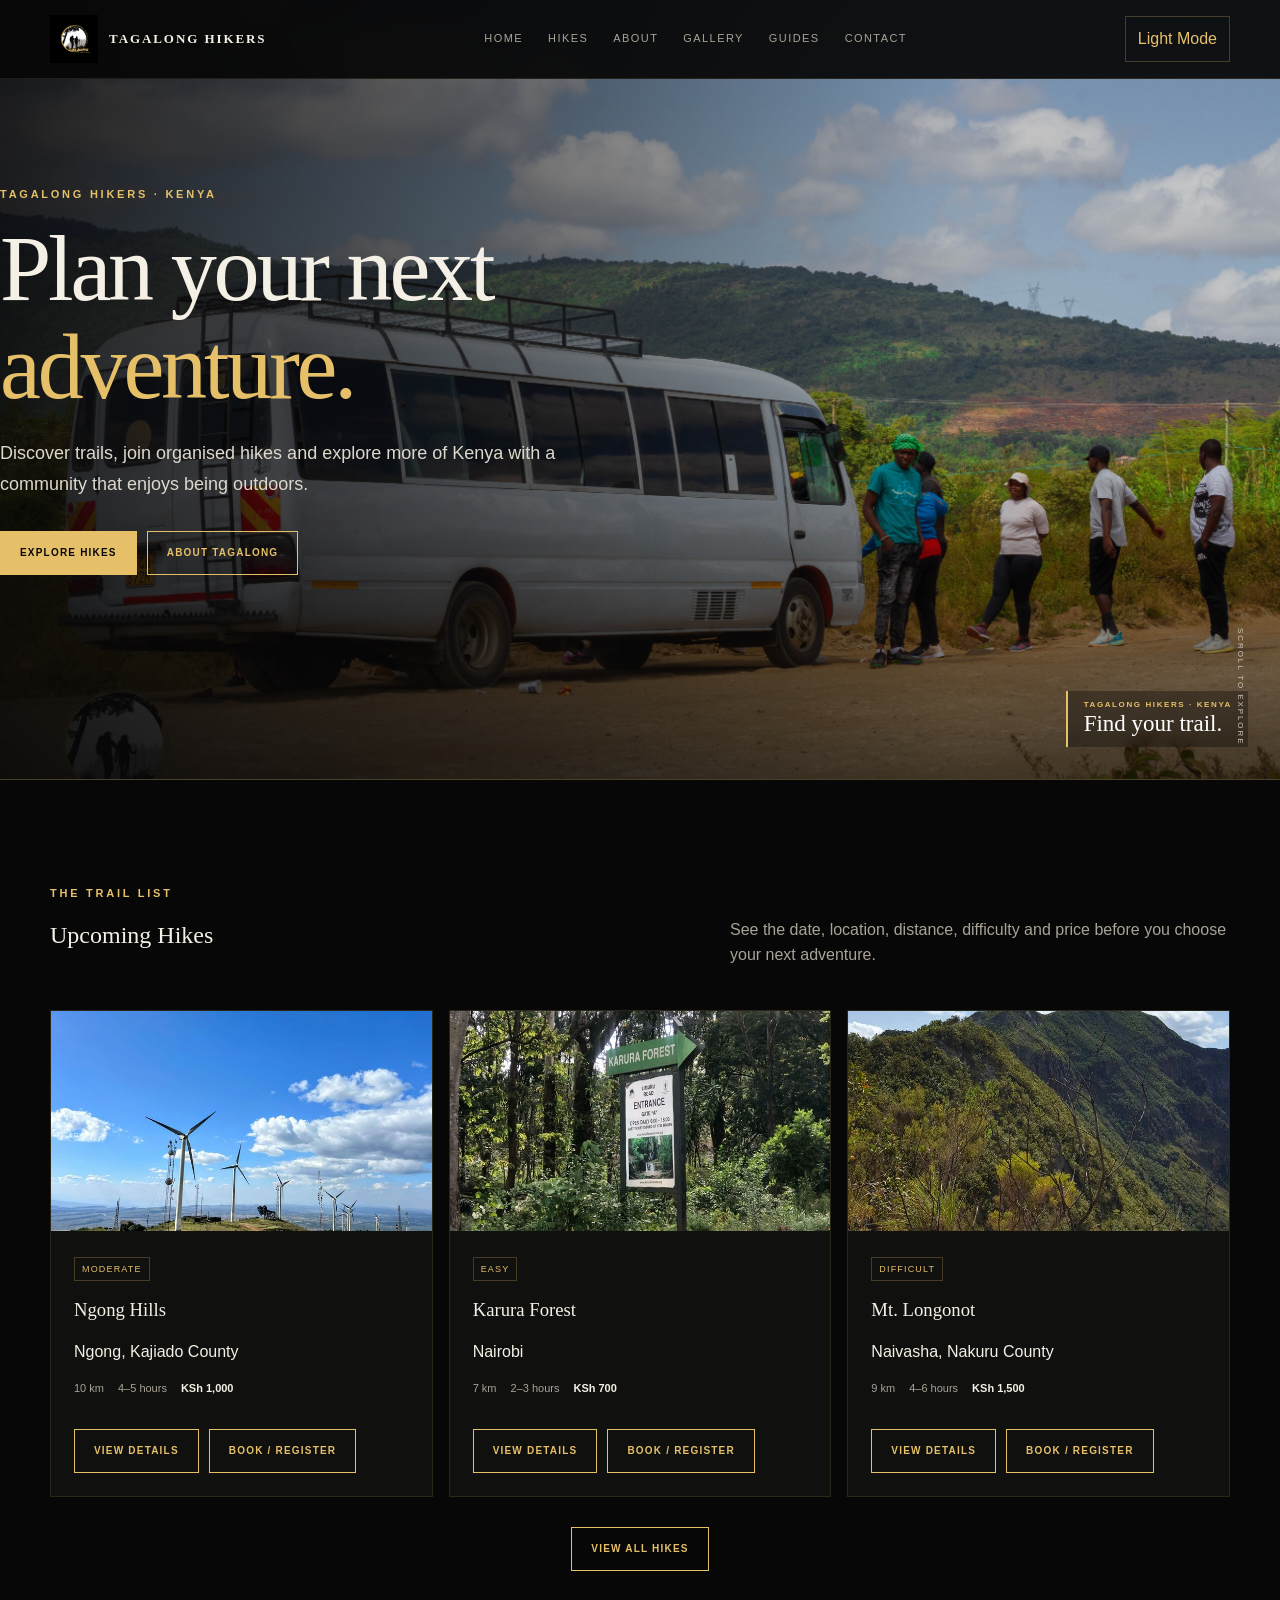
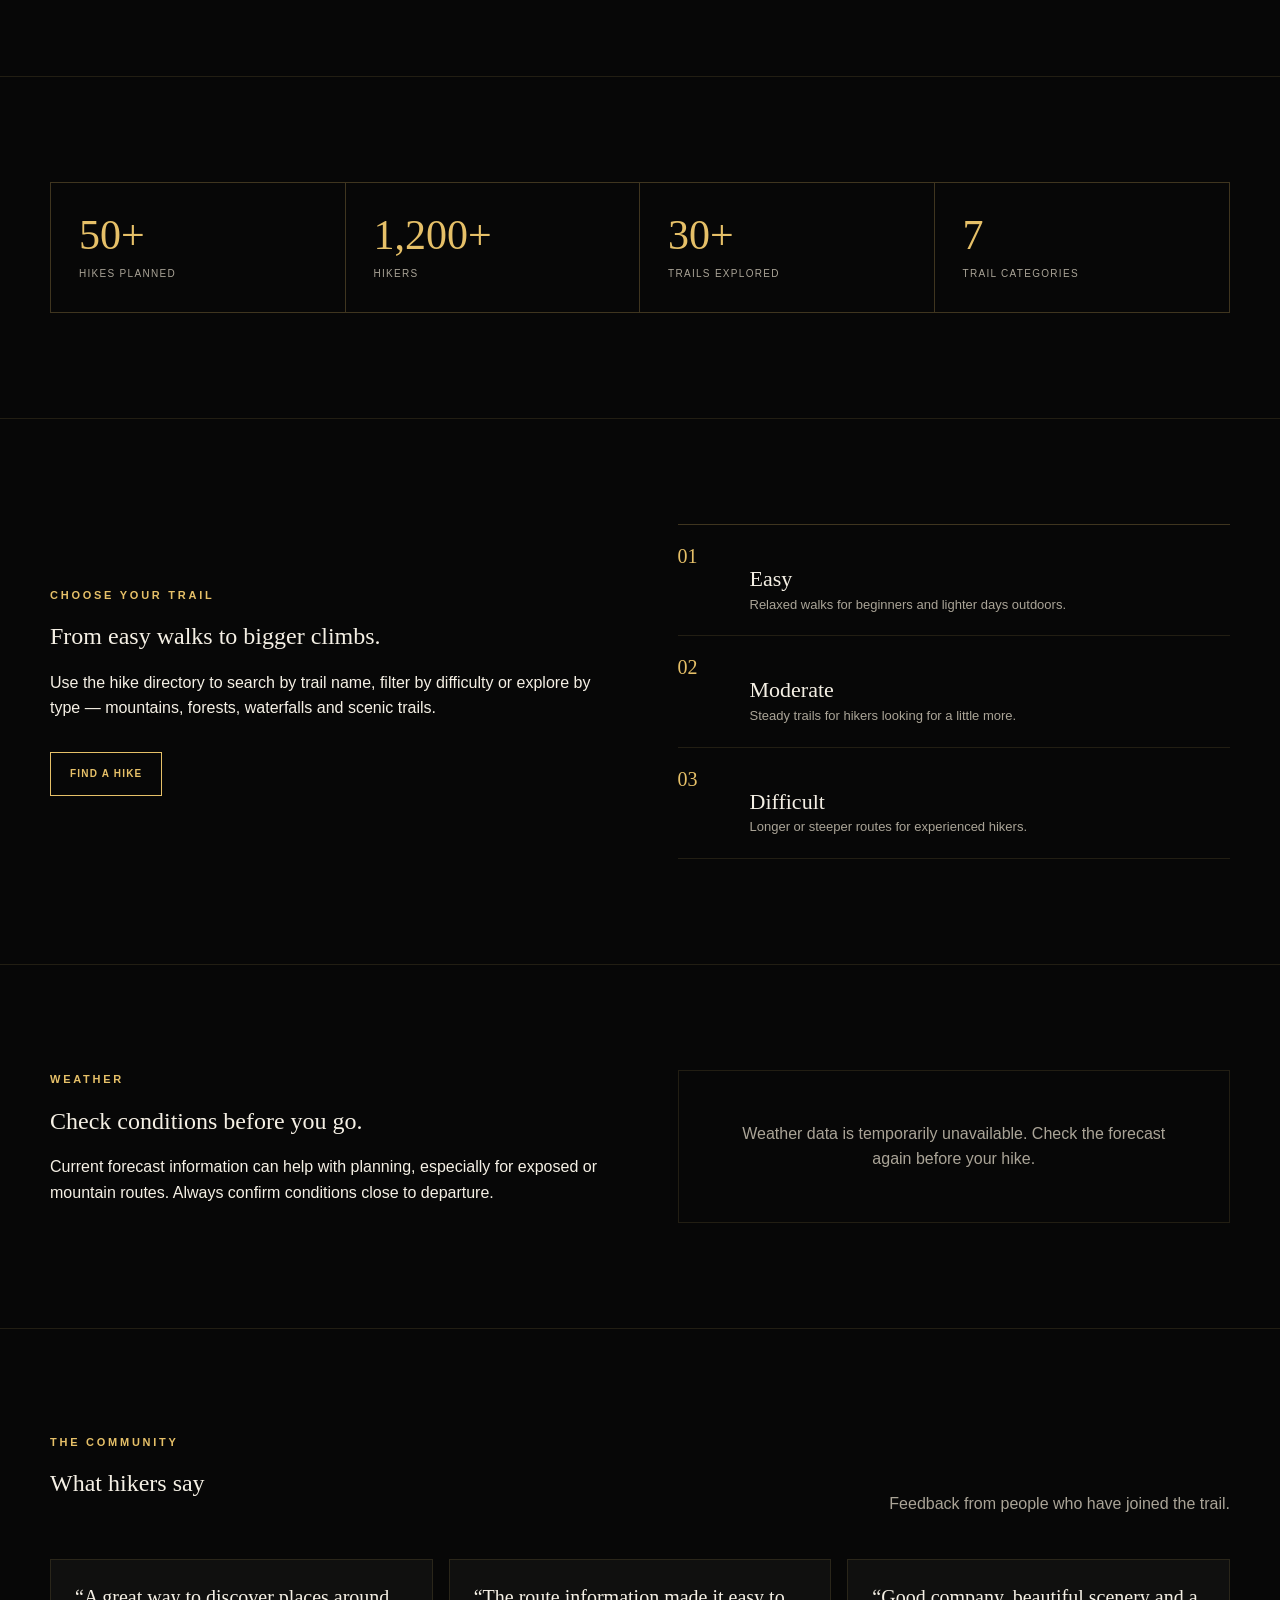
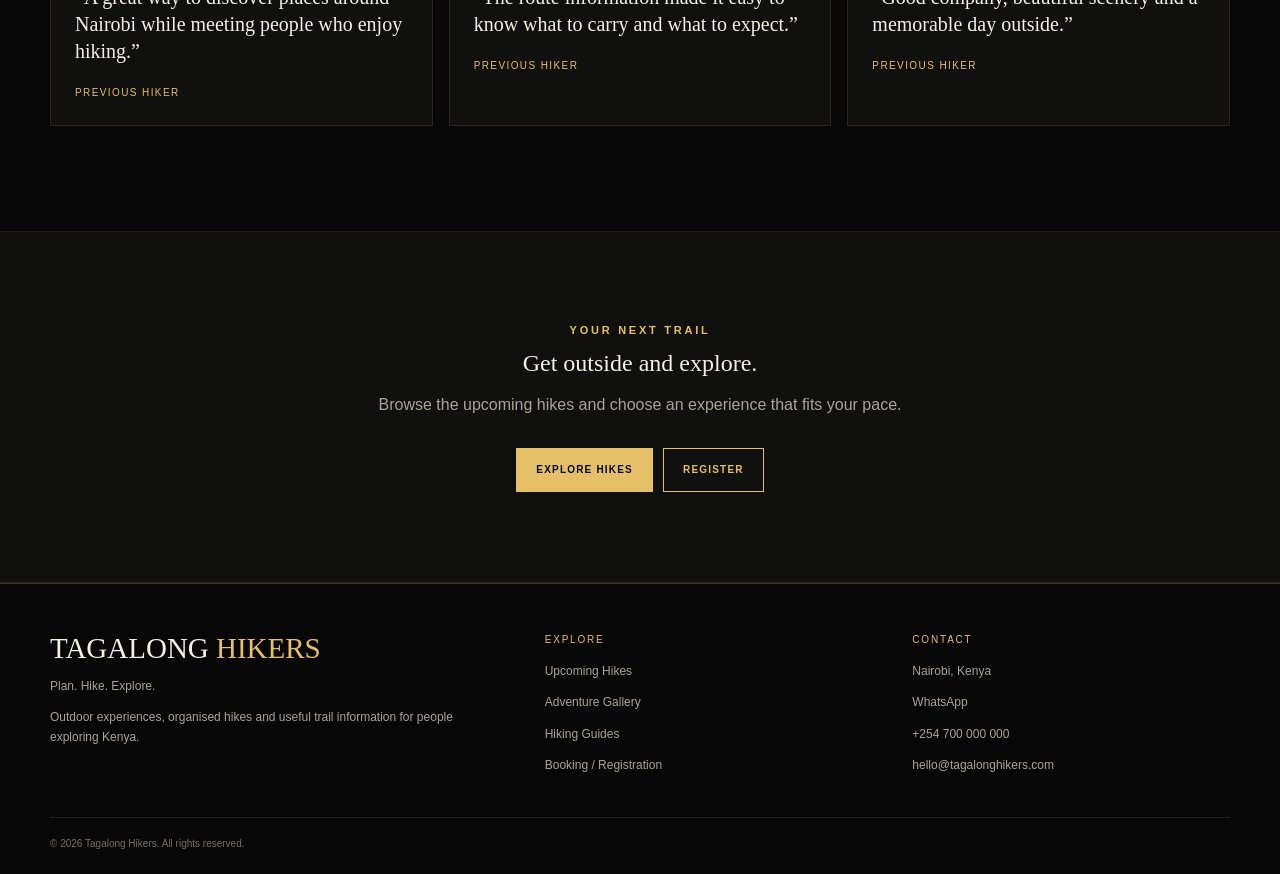
==== index.html @ f9eb4145 "initial commit" ====
<!doctype html>
<html lang="en">
  <head>
    <meta charset="utf-8" />
    <meta name="viewport" content="width=device-width,initial-scale=1" />
    <meta
      name="description"
      content="Tagalong Hikers — plan, hike and explore Kenya. Discover upcoming hikes, trail guides, registration and outdoor adventures."
    />
    <meta name="theme-color" content="#070707" />
    <title>Home | Tagalong Hikers</title>
    <link rel="stylesheet" href="assets/styles.css" />
  </head>
  <body>
    <header class="site-header">
      <div class="container nav">
        <a class="brand" href="index.html"
          ><img src="assets/logo.png" alt="Tagalong Hikers logo" /><span
            >TAGALONG HIKERS</span
          ></a
        >
        <nav class="nav-links">
          <a href="index.html">Home</a><a href="hikes.html">Hikes</a
          ><a href="about.html">About</a><a href="gallery.html">Gallery</a
          ><a href="guides.html">Guides</a><a href="contact.html">Contact</a>
        </nav>
        <div class="nav-actions">
          <button class="theme-btn" type="button">Light Mode</button
          ><button class="menu-btn" type="button">Menu</button>
        </div>
      </div>
    </header>

    <main>
      <section class="hero hero-full">
        <div class="hero-scene">
          <img
            class="hero-background-image"
            src="images/hero_section/kim subday 2025-7.jpg"
            alt="Hiking trail landscape"
            onerror="this.style.display = 'none'"
          />
          <div class="hero-image-placeholder">
            <span>ADD YOUR HERO IMAGE</span
            ><small>Replace assets/hero-image.jpg with your own photo</small>
          </div>
          <div class="scene-vignette"></div>
          <div class="scene-caption">
            <span>TAGALONG HIKERS · KENYA</span
            ><strong>Find your trail.</strong>
          </div>
        </div>
        <div class="container hero-content">
          <div class="hero-copy-block">
            <div class="eyebrow">Tagalong Hikers · Kenya</div>
            <h1>Plan your next <em>adventure.</em></h1>
            <p class="hero-copy">
              Discover trails, join organised hikes and explore more of Kenya
              with a community that enjoys being outdoors.
            </p>
            <div class="actions">
              <a class="btn fill" href="hikes.html">Explore Hikes</a
              ><a class="btn" href="about.html">About Tagalong</a>
            </div>
          </div>
        </div>
        <div class="hero-scroll">SCROLL TO EXPLORE</div>
      </section>

      <section class="section" id="upcoming">
        <div class="container">
          <div class="section-head">
            <div>
              <div class="eyebrow">The trail list</div>
              <h2>Upcoming Hikes</h2>
            </div>
            <p>
              See the date, location, distance, difficulty and price before you
              choose your next adventure.
            </p>
          </div>
          <div class="cards" id="featured-hikes"></div>
          <div
            class="actions"
            style="justify-content: center; margin-top: 30px"
          >
            <a class="btn" href="hikes.html">View All Hikes</a>
          </div>
        </div>
      </section>

      <section class="section">
        <div class="container">
          <div class="stats">
            <div class="stat">
              <strong>50+</strong><span>Hikes planned</span>
            </div>
            <div class="stat"><strong>1,200+</strong><span>Hikers</span></div>
            <div class="stat">
              <strong>30+</strong><span>Trails explored</span>
            </div>
            <div class="stat">
              <strong>7</strong><span>Trail categories</span>
            </div>
          </div>
        </div>
      </section>

      <section class="section">
        <div class="container split">
          <div>
            <div class="eyebrow">Choose your trail</div>
            <h2>From easy walks to bigger climbs.</h2>
            <p>
              Use the hike directory to search by trail name, filter by
              difficulty or explore by type — mountains, forests, waterfalls and
              scenic trails.
            </p>
            <div class="actions">
              <a class="btn" href="hikes.html">Find a Hike</a>
            </div>
          </div>
          <div class="feature-list">
            <div class="feature">
              <b>01</b>
              <div>
                <h3>Easy</h3>
                <p>Relaxed walks for beginners and lighter days outdoors.</p>
              </div>
            </div>
            <div class="feature">
              <b>02</b>
              <div>
                <h3>Moderate</h3>
                <p>Steady trails for hikers looking for a little more.</p>
              </div>
            </div>
            <div class="feature">
              <b>03</b>
              <div>
                <h3>Difficult</h3>
                <p>Longer or steeper routes for experienced hikers.</p>
              </div>
            </div>
          </div>
        </div>
      </section>

      <section class="section">
        <div class="container split">
          <div>
            <div class="eyebrow">Weather</div>
            <h2>Check conditions before you go.</h2>
            <p>
              Current forecast information can help with planning, especially
              for exposed or mountain routes. Always confirm conditions close to
              departure.
            </p>
          </div>
          <div>
            <div class="weather" id="weather-cards">
              <div class="empty">Loading forecast…</div>
            </div>
          </div>
        </div>
      </section>

      <section class="section">
        <div class="container">
          <div class="section-head">
            <div>
              <div class="eyebrow">The community</div>
              <h2>What hikers say</h2>
            </div>
            <p>Feedback from people who have joined the trail.</p>
          </div>
          <div class="testimonials">
            <article class="card">
              <div class="quote">
                “A great way to discover places around Nairobi while meeting
                people who enjoy hiking.”
              </div>
              <div class="reviewer">Previous Hiker</div>
            </article>
            <article class="card">
              <div class="quote">
                “The route information made it easy to know what to carry and
                what to expect.”
              </div>
              <div class="reviewer">Previous Hiker</div>
            </article>
            <article class="card">
              <div class="quote">
                “Good company, beautiful scenery and a memorable day outside.”
              </div>
              <div class="reviewer">Previous Hiker</div>
            </article>
          </div>
        </div>
      </section>

      <section class="cta">
        <div class="container">
          <div class="eyebrow">Your next trail</div>
          <h2>Get outside and explore.</h2>
          <p>
            Browse the upcoming hikes and choose an experience that fits your
            pace.
          </p>
          <div class="actions" style="justify-content: center">
            <a class="btn fill" href="hikes.html">Explore Hikes</a
            ><a class="btn" href="booking.html">Register</a>
          </div>
        </div>
      </section>
    </main>
    <div class="modal" id="hike-modal">
      <div class="modal-box">
        <button class="close" id="close-modal">Close</button>
        <div id="modal-content"></div>
      </div>
    </div>

    <footer>
      <div class="container">
        <div class="footer-grid">
          <div>
            <div class="footer-brand">TAGALONG <em>HIKERS</em></div>
            <p>Plan. Hike. Explore.</p>
            <p>
              Outdoor experiences, organised hikes and useful trail information
              for people exploring Kenya.
            </p>
          </div>
          <div>
            <div class="footer-title">Explore</div>
            <p><a href="hikes.html">Upcoming Hikes</a></p>
            <p><a href="gallery.html">Adventure Gallery</a></p>
            <p><a href="guides.html">Hiking Guides</a></p>
            <p><a href="booking.html">Booking / Registration</a></p>
          </div>
          <div>
            <div class="footer-title">Contact</div>
            <p>Nairobi, Kenya</p>
            <p><a href="https://wa.me/254700000000">WhatsApp</a></p>
            <p><a href="tel:+254700000000">+254 700 000 000</a></p>
            <p>
              <a href="mailto:hello@tagalonghikers.com"
                >hello@tagalonghikers.com</a
              >
            </p>
          </div>
        </div>
        <div class="copyright">
          © <span id="year"></span> Tagalong Hikers. All rights reserved.
        </div>
      </div>
    </footer>
    <script src="assets/script.js"></script>
  </body>
</html>
---- assets/styles.css ----
:root{
  --black:#070707;
  --black-2:#10100f;
  --black-3:#171715;
  --gold:#e6c068;
  --gold-light:#f1d995;
  --cream:#f5f0e5;
  --muted:#aaa497;
  --line:rgba(230,192,104,.25);
  --line-soft:rgba(230,192,104,.12);
  --max:1180px;
}
html[data-theme="light"]{
  --black:#f4f0e7;
  --black-2:#fffdf8;
  --black-3:#ebe5d8;
  --gold:#9c741b;
  --gold-light:#7c5b12;
  --cream:#171613;
  --muted:#655f54;
  --line:rgba(85,61,12,.28);
  --line-soft:rgba(85,61,12,.14);
}
*{box-sizing:border-box}
html{scroll-behavior:smooth}
body{margin:0;background:var(--black);color:var(--cream);font-family:Inter,Arial,sans-serif;line-height:1.6}
body,button,input,select,textarea{transition:background-color .25s,color .25s,border-color .25s}
a{color:inherit;text-decoration:none}
img{max-width:100%;display:block}
button{font:inherit}
.container{width:min(var(--max),calc(100% - 40px));margin:auto}
.site-header{position:fixed;inset:0 0 auto;z-index:100;background:color-mix(in srgb,var(--black) 92%,transparent);border-bottom:1px solid var(--line-soft);backdrop-filter:blur(12px)}
.nav{height:78px;display:flex;align-items:center;justify-content:space-between}
.brand{display:flex;align-items:center;gap:11px;font-family:Georgia,serif;font-weight:700;letter-spacing:.12em}
.brand img{width:48px;height:48px;object-fit:contain}
.brand span{font-size:13px}
.nav-links{display:flex;align-items:center;gap:25px;font-size:11px;text-transform:uppercase;letter-spacing:.13em}
.nav-links a{color:var(--muted)}
.nav-links a:hover,.nav-links a.active{color:var(--gold)}
.nav-actions{display:flex;gap:8px;align-items:center}
.menu-btn,.theme-btn{border:1px solid var(--line);background:transparent;color:var(--gold);padding:9px 12px;cursor:pointer}
.menu-btn{display:none}
.section{padding:105px 0;border-bottom:1px solid var(--line-soft)}
.hero{min-height:780px;padding:0;display:flex;align-items:center;position:relative;overflow:hidden;border-bottom:1px solid var(--line)}
.hero-full{isolation:isolate;background:#121613}
.hero-scene{position:absolute;inset:0;z-index:0;overflow:hidden;background:linear-gradient(135deg,#24251f 0%,#4b493d 48%,#161713 100%)}
.hero-background-image{position:absolute;inset:0;width:100%;height:100%;object-fit:cover;object-position:center;display:block}
.hero-image-placeholder{position:absolute;inset:0;display:flex;align-items:center;justify-content:center;flex-direction:column;gap:6px;color:rgba(245,240,229,.55);font-size:10px;letter-spacing:.2em;text-transform:uppercase;text-align:center}
.hero-image-placeholder small{font-size:9px;letter-spacing:.08em;color:rgba(245,240,229,.38);text-transform:none}
.hero-background-image:not([style*="display: none"]) + .hero-image-placeholder{display:none}
.scene-vignette{position:absolute;inset:0;background:linear-gradient(90deg,rgba(7,7,7,.88) 0%,rgba(7,7,7,.54) 38%,rgba(7,7,7,.12) 75%),linear-gradient(0deg,rgba(7,7,7,.64),transparent 38%,rgba(7,7,7,.16));pointer-events:none}
.hero-content{position:relative;z-index:2;width:100%;padding-top:92px;padding-bottom:110px}
.hero-copy-block{max-width:670px}
.eyebrow{font-size:11px;color:var(--gold);font-weight:700;text-transform:uppercase;letter-spacing:.25em}
h1,h2,h3{font-family:Georgia,"Times New Roman",serif;font-weight:500;line-height:1.06}
h1{font-size:clamp(54px,7.2vw,96px);margin:17px 0 22px;letter-spacing:-.035em}
h1 em{color:var(--gold);font-style:normal}
.hero-copy{max-width:570px;color:#ddd8cc;font-size:18px;line-height:1.7}
.actions{display:flex;gap:10px;flex-wrap:wrap;margin-top:31px}
.btn{display:inline-flex;align-items:center;justify-content:center;border:1px solid var(--gold);background:transparent;color:var(--gold);padding:12px 19px;min-height:44px;text-transform:uppercase;letter-spacing:.12em;font-size:10px;font-weight:700;cursor:pointer}
.btn:hover{background:var(--gold);color:var(--black)}
.btn.fill{background:var(--gold);color:var(--black)}
.btn.fill:hover{background:var(--gold-light)}
.scene-caption{position:absolute;right:32px;bottom:32px;z-index:3;border-left:2px solid var(--gold);padding:8px 16px;background:rgba(7,7,7,.35);backdrop-filter:blur(5px)}
.scene-caption span{display:block;color:var(--gold);font-size:8px;letter-spacing:.2em;font-weight:700}.scene-caption strong{font:500 23px Georgia,serif;color:#fff}
.hero-scroll{position:absolute;z-index:3;right:34px;bottom:34px;writing-mode:vertical-rl;color:#d0c8b7;font-size:8px;letter-spacing:.24em}
@media(max-width:900px){.hero{min-height:720px}.hero-content{padding-top:130px}.scene-vignette{background:linear-gradient(90deg,rgba(7,7,7,.9),rgba(7,7,7,.38)),linear-gradient(0deg,rgba(7,7,7,.72),transparent 48%)}.scene-caption{right:20px;bottom:24px}.hero-scroll{display:none}}
@media(max-width:620px){.hero{min-height:760px}.hero-content{padding-top:145px}.hero-copy{font-size:16px}.scene-caption{display:none}h1{font-size:54px}}

.hero-label{position:absolute;z-index:3;left:25px;right:25px;bottom:25px}
.hero-label strong{font:500 29px Georgia,serif;display:block}
.hero-label span{font-size:10px;color:var(--gold);text-transform:uppercase;letter-spacing:.16em}
.orbit{position:absolute;width:470px;height:470px;border:1px solid var(--line);border-radius:50%;transform:rotate(-18deg)}
.orbit:before{content:"TAGALONG HIKERS • PLAN • HIKE • EXPLORE •";position:absolute;top:-9px;left:50%;transform:translateX(-50%);white-space:nowrap;background:var(--black);padding:0 8px;color:var(--gold);font-size:9px;letter-spacing:.18em}
.hero-ring{position:absolute;width:410px;height:410px;border:1px solid var(--line-soft);border-radius:50%}

.section-head{display:flex;align-items:end;justify-content:space-between;gap:30px;margin-bottom:42px}
.section-head p{max-width:500px;color:var(--muted);margin:0}
.cards{display:grid;grid-template-columns:repeat(3,1fr);gap:16px}
.card{background:var(--black-2);border:1px solid var(--line-soft);padding:24px}
.card:hover{border-color:var(--line);transform:translateY(-3px);transition:.2s}
.hike-card{padding:0;overflow:hidden}
.hike-img{height:220px;position:relative;overflow:hidden;background:#222}
.hike-img img{width:100%;height:100%;object-fit:cover;transition:transform .5s}
.hike-card:hover .hike-img img{transform:scale(1.04)}
.hike-body{padding:23px}
.hike-meta{display:flex;gap:14px;flex-wrap:wrap;color:var(--muted);font-size:11px;margin:16px 0 20px}
.badge{display:inline-block;border:1px solid var(--line);padding:4px 7px;color:var(--gold);font-size:9px;letter-spacing:.13em;text-transform:uppercase}
.price{color:var(--cream);font-weight:700}
.filters{display:grid;grid-template-columns:1.5fr repeat(3,1fr);gap:10px;margin-bottom:28px}
input,select,textarea{width:100%;background:var(--black-2);border:1px solid var(--line-soft);color:var(--cream);padding:13px 14px;outline:none}
input:focus,select:focus,textarea:focus{border-color:var(--gold)}
label{font-size:10px;color:var(--gold);text-transform:uppercase;letter-spacing:.13em}
.field{display:flex;flex-direction:column;gap:7px}
.categories{display:flex;gap:8px;flex-wrap:wrap;margin-bottom:30px}
.category-btn{border:1px solid var(--line);background:transparent;color:var(--muted);padding:9px 13px;cursor:pointer;font-size:10px;text-transform:uppercase;letter-spacing:.12em}
.category-btn.active,.category-btn:hover{color:var(--gold);border-color:var(--gold)}
.empty{padding:50px;border:1px solid var(--line-soft);text-align:center;color:var(--muted);grid-column:1/-1}
.stats{display:grid;grid-template-columns:repeat(4,1fr);border:1px solid var(--line)}
.stat{padding:28px;border-right:1px solid var(--line)}
.stat:last-child{border-right:0}
.stat strong{font:500 42px Georgia,serif;color:var(--gold);display:block}
.stat span{font-size:10px;color:var(--muted);letter-spacing:.13em;text-transform:uppercase}
.split{display:grid;grid-template-columns:1fr 1fr;gap:75px;align-items:center}
.feature-list{border-top:1px solid var(--line)}
.feature{display:grid;grid-template-columns:58px 1fr;gap:14px;padding:20px 0;border-bottom:1px solid var(--line-soft)}
.feature b{color:var(--gold);font:500 20px Georgia,serif}
.feature p{margin:0;color:var(--muted);font-size:13px}
.feature h3{font-size:22px;margin-bottom:4px}
.map-wrap{height:460px;border:1px solid var(--line);overflow:hidden;background:var(--black-3);position:relative}
#map{height:100%;width:100%}
.map-note{position:absolute;z-index:500;left:15px;bottom:15px;background:var(--black-2);border:1px solid var(--line);padding:10px 12px;font-size:10px;color:var(--muted)}
.leaflet-control-attribution{font-size:8px}
.detail-grid{display:grid;grid-template-columns:1.1fr .9fr;gap:45px}
.detail-photo{height:480px;overflow:hidden;border:1px solid var(--line)}
.detail-photo img{width:100%;height:100%;object-fit:cover}
.detail-side{border:1px solid var(--line);background:var(--black-2);padding:28px;height:max-content}
.detail-facts{display:grid;grid-template-columns:1fr 1fr;border-top:1px solid var(--line);margin-top:24px}
.fact{padding:15px 0;border-bottom:1px solid var(--line-soft)}
.fact:nth-child(odd){padding-right:15px;border-right:1px solid var(--line-soft)}
.fact:nth-child(even){padding-left:15px}
.fact small{display:block;color:var(--muted);font-size:9px;text-transform:uppercase;letter-spacing:.13em}
.fact strong{font-size:14px}
.detail-sections{display:grid;grid-template-columns:1fr 1fr;gap:16px;margin-top:18px}
.list-card ul{padding-left:18px;color:var(--muted);margin-bottom:0}
.list-card li{margin:7px 0}
.elevation{border:1px solid var(--line);background:var(--black-2);padding:25px;margin-top:16px}
.elevation svg{width:100%;height:180px}
.elevation polyline{fill:none;stroke:var(--gold);stroke-width:3}
.elevation .axis{stroke:var(--line);stroke-width:1}
.gallery{display:grid;grid-template-columns:1.2fr .8fr .8fr;grid-auto-rows:220px;gap:12px}
.gallery-item{position:relative;overflow:hidden;border:1px solid var(--line-soft)}
.gallery-item:first-child{grid-row:span 2}
.gallery-item img{width:100%;height:100%;object-fit:cover;transition:.4s}
.gallery-item:hover img{transform:scale(1.04)}
.gallery-caption{position:absolute;z-index:2;left:16px;bottom:13px;font:500 20px Georgia,serif;text-shadow:0 2px 12px #000}
.guides{display:grid;grid-template-columns:repeat(2,1fr);gap:16px}
.guide-card{display:grid;grid-template-columns:75px 1fr;gap:20px}
.guide-number{font:500 60px Georgia,serif;color:rgba(230,192,104,.28)}
.testimonials{display:grid;grid-template-columns:repeat(3,1fr);gap:16px}
.quote{font:500 20px Georgia,serif;line-height:1.35}
.reviewer{color:var(--gold);font-size:10px;text-transform:uppercase;letter-spacing:.14em;margin-top:20px}
.weather{display:grid;grid-template-columns:repeat(4,1fr);gap:12px}
.weather-card{border:1px solid var(--line-soft);background:var(--black-2);padding:20px}
.weather-day{font-size:10px;text-transform:uppercase;color:var(--gold);letter-spacing:.14em}
.weather-temp{font:500 35px Georgia,serif;margin:12px 0 3px}
.weather-desc{font-size:12px;color:var(--muted)}
.form-layout{display:grid;grid-template-columns:1.1fr .9fr;gap:30px}
.form-grid{display:grid;grid-template-columns:1fr 1fr;gap:15px}
.full{grid-column:1/-1}
.confirmation{display:none;border:1px solid var(--gold);padding:22px;margin-top:15px}
.confirmation.show{display:block}
.confirmation strong{color:var(--gold);font-family:Georgia,serif;font-size:22px}
.cta{padding:90px 0;text-align:center;background:var(--black-2);border-bottom:1px solid var(--line-soft)}
.cta h2{max-width:780px;margin:12px auto 15px}
.cta p{max-width:600px;margin:auto;color:var(--muted)}
footer{padding:48px 0 22px;border-top:1px solid var(--line)}
.footer-grid{display:grid;grid-template-columns:1.4fr 1fr 1fr;gap:50px}
.footer-brand{font:500 29px Georgia,serif}
.footer-brand em{color:var(--gold);font-style:normal}
.footer-title{color:var(--gold);font-size:10px;text-transform:uppercase;letter-spacing:.18em;margin-bottom:14px}
footer p,footer a{color:var(--muted);font-size:12px}
footer a:hover{color:var(--gold)}
.copyright{margin-top:30px;padding-top:18px;border-top:1px solid var(--line-soft);color:#777166;font-size:10px}
.page-hero{padding:145px 0 70px;border-bottom:1px solid var(--line)}
.page-hero p{color:var(--muted);max-width:650px;font-size:17px}
.modal{display:none;position:fixed;inset:0;background:rgba(0,0,0,.78);z-index:300;padding:30px;overflow:auto}
.modal.show{display:flex;align-items:center;justify-content:center}
.modal-box{width:min(900px,100%);background:var(--black-2);border:1px solid var(--gold);padding:30px;position:relative}
.close{position:absolute;right:15px;top:15px;border:1px solid var(--line);background:transparent;color:var(--gold);padding:7px 10px;cursor:pointer}
.notice{border-left:2px solid var(--gold);padding-left:15px;color:var(--muted);font-size:13px}
@media(max-width:900px){
  .nav-links{display:none;position:absolute;top:78px;left:0;right:0;padding:20px;background:var(--black);border-bottom:1px solid var(--line);flex-direction:column;align-items:flex-start}
  .nav-links.open{display:flex}.menu-btn{display:block}
  .hero-grid,.split,.detail-grid,.form-layout{grid-template-columns:1fr}
  .hero-visual{order:-1;height:400px}.hero-photo{height:390px;width:320px}.orbit{width:390px;height:390px}.hero-ring{width:350px;height:350px}
  .cards,.testimonials{grid-template-columns:1fr}
  .stats{grid-template-columns:1fr 1fr}.stat:nth-child(2){border-right:0}.stat{border-bottom:1px solid var(--line)}
  .filters{grid-template-columns:1fr 1fr}
  .weather{grid-template-columns:1fr 1fr}
  .detail-photo{height:360px}
  .footer-grid{grid-template-columns:1fr 1fr}
}
@media(max-width:560px){
  .container{width:calc(100% - 28px)}
  .nav{height:68px}.nav-links{top:68px}
  .brand span{font-size:10px}.brand img{width:42px;height:42px}
  h1{font-size:50px}
  .hero{padding-top:110px}.hero-visual{height:330px}.hero-photo{width:255px;height:315px}.orbit{width:310px;height:310px}.hero-ring{width:280px;height:280px}
  .filters,.form-grid,.detail-sections,.guides{grid-template-columns:1fr}
  .full{grid-column:auto}
  .stats,.weather{grid-template-columns:1fr}
  .stat{border-right:0}.stat:last-child{border-bottom:0}
  .gallery{grid-template-columns:1fr;grid-auto-rows:230px}.gallery-item:first-child{grid-row:auto}
  .footer-grid{grid-template-columns:1fr}
}
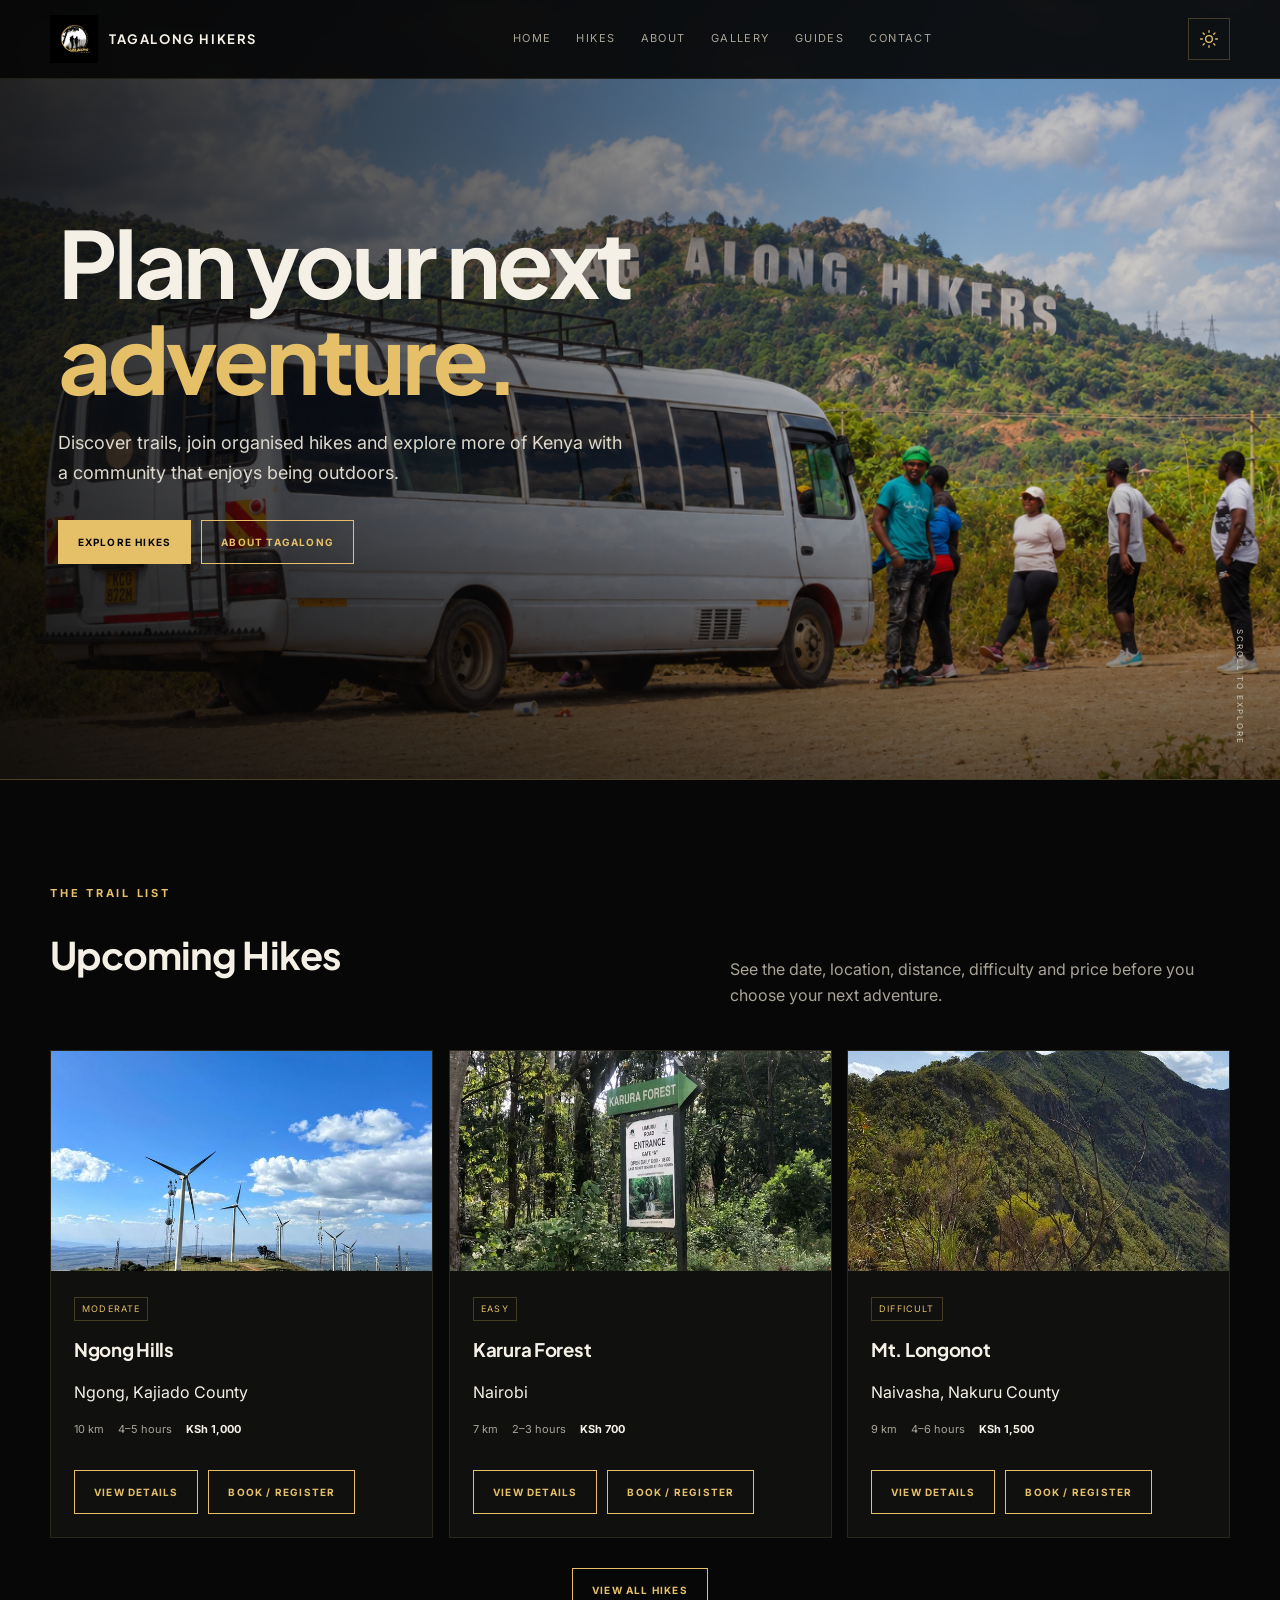
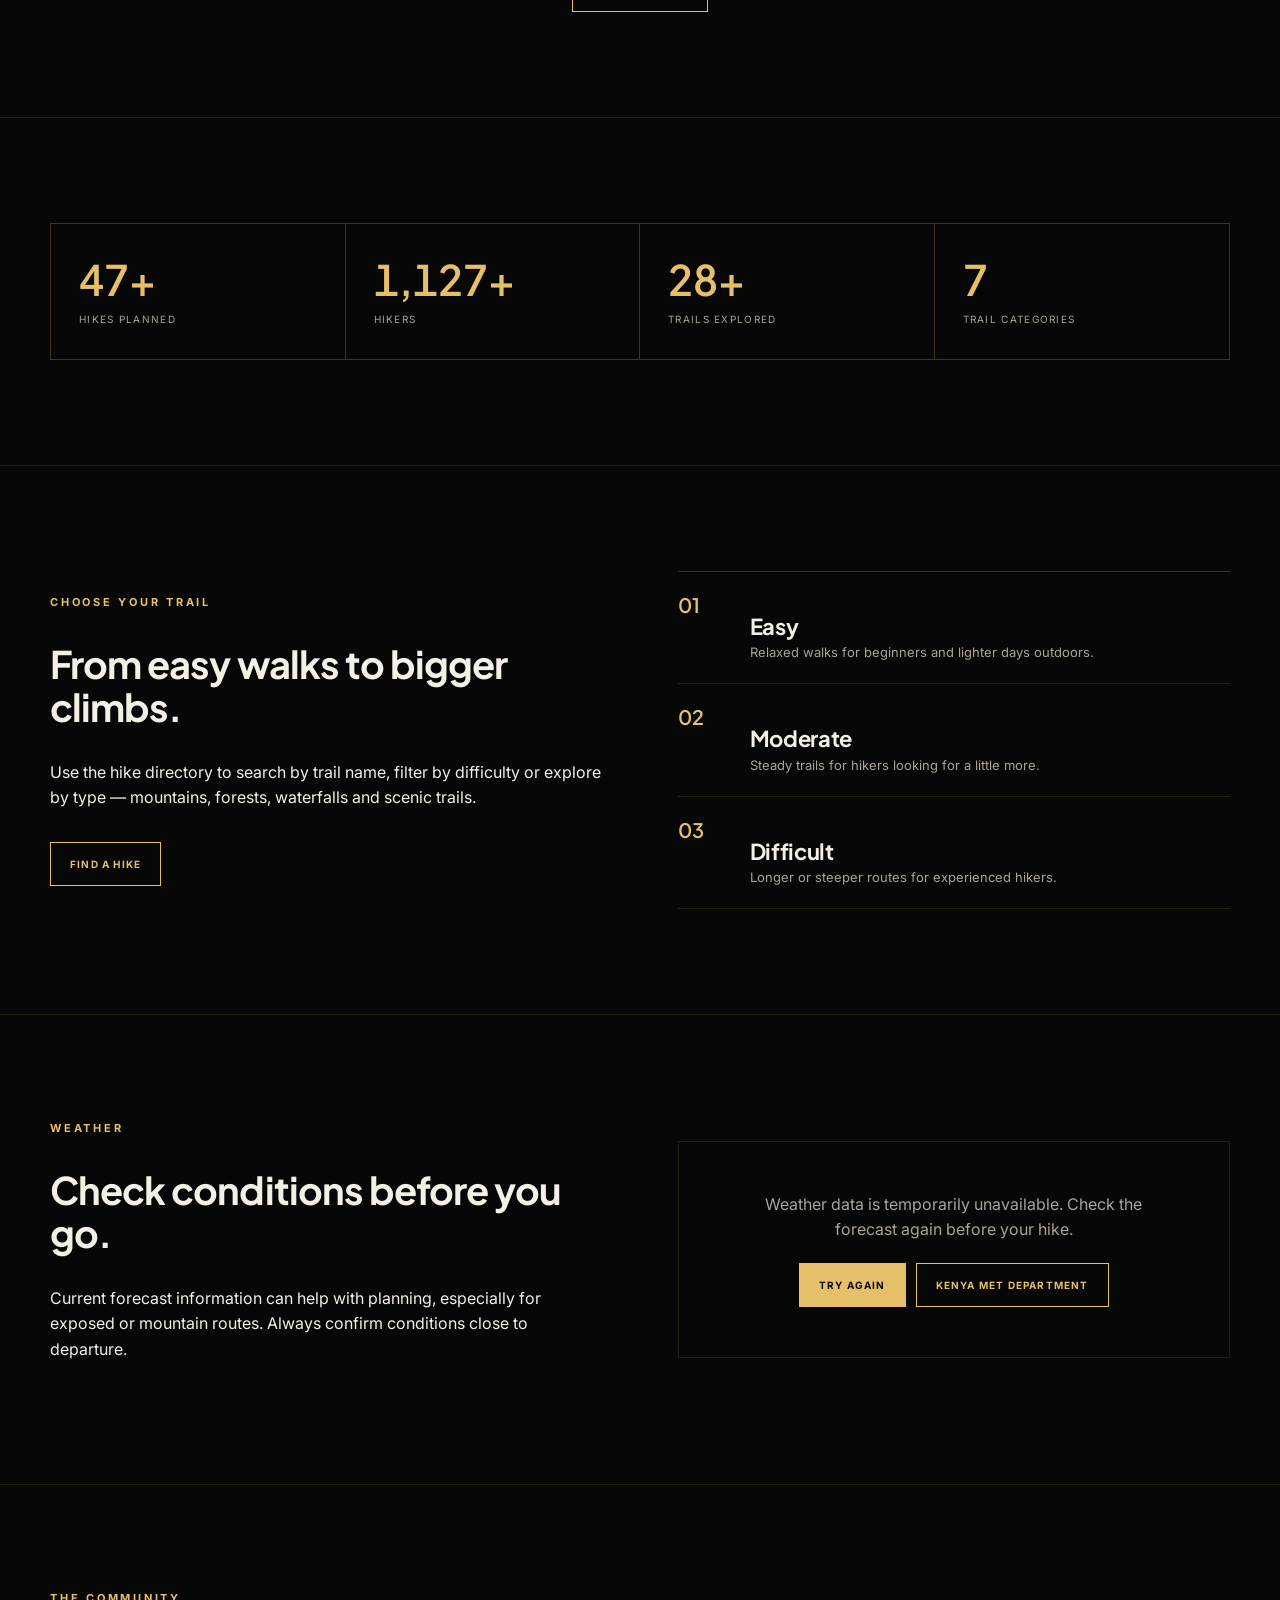
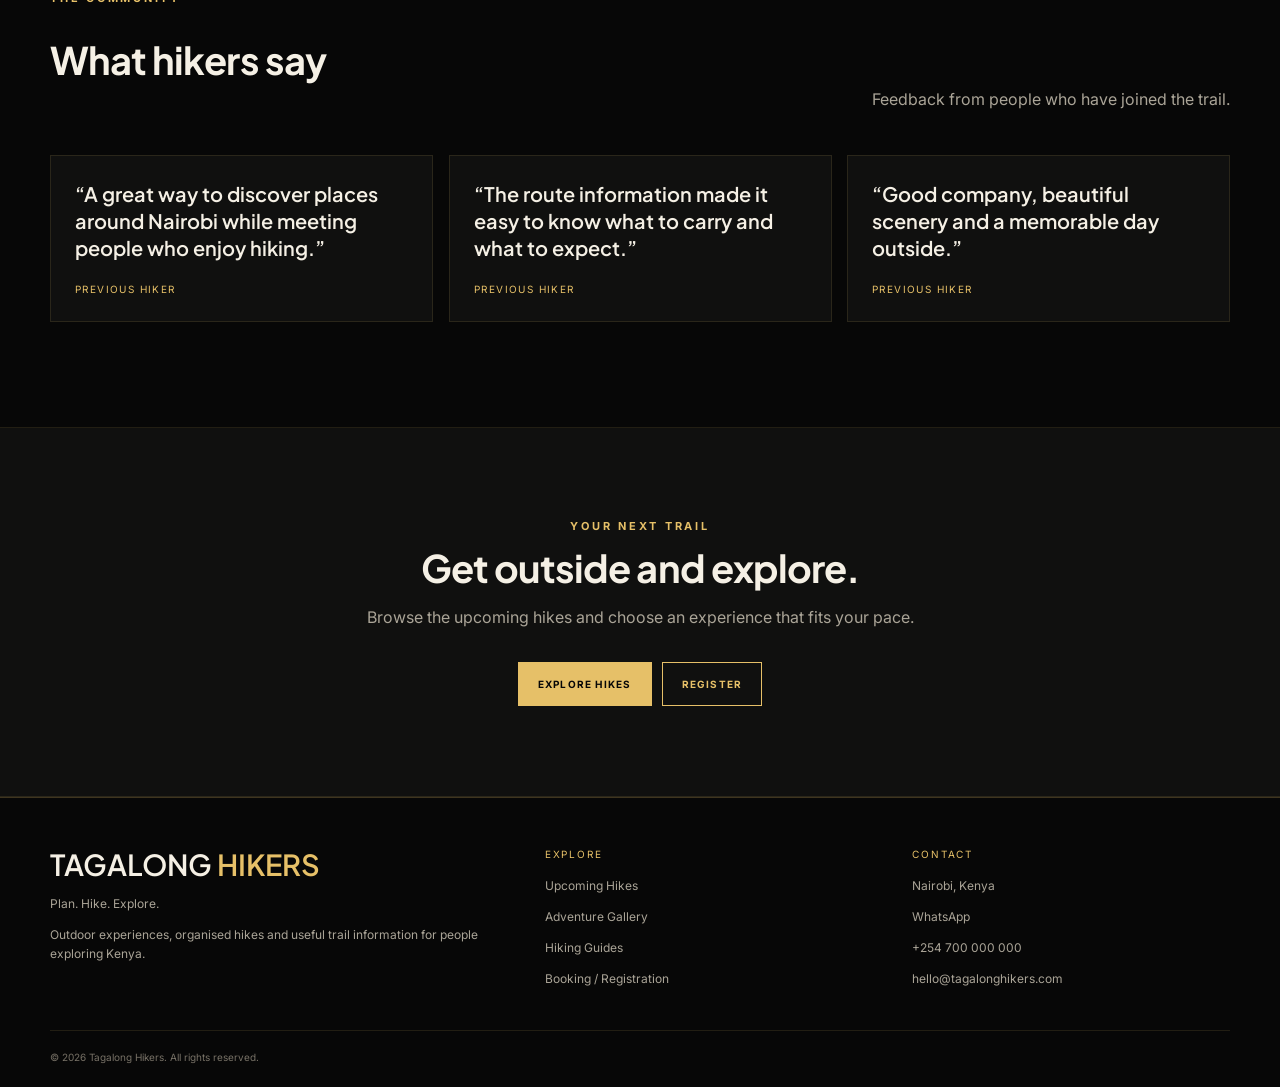
==== commit 46cf6ac8: "refined styling" ====
--- a/index.html
+++ b/index.html
@@ -36,7 +36,7 @@
         <div class="hero-scene">
           <img
             class="hero-background-image"
-            src="images/hero_section/kim subday 2025-7.jpg"
+            src="images/hero_section/hero_image.png"
             alt="Hiking trail landscape"
             onerror="this.style.display = 'none'"
           />
@@ -45,14 +45,14 @@
             ><small>Replace assets/hero-image.jpg with your own photo</small>
           </div>
           <div class="scene-vignette"></div>
-          <div class="scene-caption">
+          <!-- <div class="scene-caption">
             <span>TAGALONG HIKERS · KENYA</span
             ><strong>Find your trail.</strong>
-          </div>
+          </div> -->
         </div>
         <div class="container hero-content">
           <div class="hero-copy-block">
-            <div class="eyebrow">Tagalong Hikers · Kenya</div>
+            <!-- <div class="eyebrow">Tag Along Hikers · Kenya</div> -->
             <h1>Plan your next <em>adventure.</em></h1>
             <p class="hero-copy">
               Discover trails, join organised hikes and explore more of Kenya
--- a/assets/styles.css
+++ b/assets/styles.css
@@ -1,3 +1,4 @@
+@import url('https://fonts.googleapis.com/css2?family=Inter:wght@400;500;600;700&family=Plus+Jakarta+Sans:wght@500;600;700;800&display=swap');
 
 :root{
   --black:#070707;
@@ -24,7 +25,7 @@
 }
 *{box-sizing:border-box}
 html{scroll-behavior:smooth}
-body{margin:0;background:var(--black);color:var(--cream);font-family:Inter,Arial,sans-serif;line-height:1.6}
+body{margin:0;background:var(--black);color:var(--cream);font-family:var(--body);line-height:1.6}
 body,button,input,select,textarea{transition:background-color .25s,color .25s,border-color .25s}
 a{color:inherit;text-decoration:none}
 img{max-width:100%;display:block}
@@ -32,7 +33,7 @@
 .container{width:min(var(--max),calc(100% - 40px));margin:auto}
 .site-header{position:fixed;inset:0 0 auto;z-index:100;background:color-mix(in srgb,var(--black) 92%,transparent);border-bottom:1px solid var(--line-soft);backdrop-filter:blur(12px)}
 .nav{height:78px;display:flex;align-items:center;justify-content:space-between}
-.brand{display:flex;align-items:center;gap:11px;font-family:Georgia,serif;font-weight:700;letter-spacing:.12em}
+.brand{display:flex;align-items:center;gap:11px;font-family:var(--display);font-weight:700;letter-spacing:.12em}
 .brand img{width:48px;height:48px;object-fit:contain}
 .brand span{font-size:13px}
 .nav-links{display:flex;align-items:center;gap:25px;font-size:11px;text-transform:uppercase;letter-spacing:.13em}
@@ -53,7 +54,7 @@
 .hero-content{position:relative;z-index:2;width:100%;padding-top:92px;padding-bottom:110px}
 .hero-copy-block{max-width:670px}
 .eyebrow{font-size:11px;color:var(--gold);font-weight:700;text-transform:uppercase;letter-spacing:.25em}
-h1,h2,h3{font-family:Georgia,"Times New Roman",serif;font-weight:500;line-height:1.06}
+h1,h2,h3{font-family:var(--display);font-weight:500;line-height:1.06}
 h1{font-size:clamp(54px,7.2vw,96px);margin:17px 0 22px;letter-spacing:-.035em}
 h1 em{color:var(--gold);font-style:normal}
 .hero-copy{max-width:570px;color:#ddd8cc;font-size:18px;line-height:1.7}
@@ -63,13 +64,13 @@
 .btn.fill{background:var(--gold);color:var(--black)}
 .btn.fill:hover{background:var(--gold-light)}
 .scene-caption{position:absolute;right:32px;bottom:32px;z-index:3;border-left:2px solid var(--gold);padding:8px 16px;background:rgba(7,7,7,.35);backdrop-filter:blur(5px)}
-.scene-caption span{display:block;color:var(--gold);font-size:8px;letter-spacing:.2em;font-weight:700}.scene-caption strong{font:500 23px Georgia,serif;color:#fff}
+.scene-caption span{display:block;color:var(--gold);font-size:8px;letter-spacing:.2em;font-weight:700}.scene-caption strong{font:600 23px var(--display);color:#fff}
 .hero-scroll{position:absolute;z-index:3;right:34px;bottom:34px;writing-mode:vertical-rl;color:#d0c8b7;font-size:8px;letter-spacing:.24em}
 @media(max-width:900px){.hero{min-height:720px}.hero-content{padding-top:130px}.scene-vignette{background:linear-gradient(90deg,rgba(7,7,7,.9),rgba(7,7,7,.38)),linear-gradient(0deg,rgba(7,7,7,.72),transparent 48%)}.scene-caption{right:20px;bottom:24px}.hero-scroll{display:none}}
 @media(max-width:620px){.hero{min-height:760px}.hero-content{padding-top:145px}.hero-copy{font-size:16px}.scene-caption{display:none}h1{font-size:54px}}
 
 .hero-label{position:absolute;z-index:3;left:25px;right:25px;bottom:25px}
-.hero-label strong{font:500 29px Georgia,serif;display:block}
+.hero-label strong{font:600 29px var(--display);display:block}
 .hero-label span{font-size:10px;color:var(--gold);text-transform:uppercase;letter-spacing:.16em}
 .orbit{position:absolute;width:470px;height:470px;border:1px solid var(--line);border-radius:50%;transform:rotate(-18deg)}
 .orbit:before{content:"TAGALONG HIKERS • PLAN • HIKE • EXPLORE •";position:absolute;top:-9px;left:50%;transform:translateX(-50%);white-space:nowrap;background:var(--black);padding:0 8px;color:var(--gold);font-size:9px;letter-spacing:.18em}
@@ -100,12 +101,12 @@
 .stats{display:grid;grid-template-columns:repeat(4,1fr);border:1px solid var(--line)}
 .stat{padding:28px;border-right:1px solid var(--line)}
 .stat:last-child{border-right:0}
-.stat strong{font:500 42px Georgia,serif;color:var(--gold);display:block}
+.stat strong{font:600 42px var(--display);color:var(--gold);display:block}
 .stat span{font-size:10px;color:var(--muted);letter-spacing:.13em;text-transform:uppercase}
 .split{display:grid;grid-template-columns:1fr 1fr;gap:75px;align-items:center}
 .feature-list{border-top:1px solid var(--line)}
 .feature{display:grid;grid-template-columns:58px 1fr;gap:14px;padding:20px 0;border-bottom:1px solid var(--line-soft)}
-.feature b{color:var(--gold);font:500 20px Georgia,serif}
+.feature b{color:var(--gold);font:600 20px var(--display)}
 .feature p{margin:0;color:var(--muted);font-size:13px}
 .feature h3{font-size:22px;margin-bottom:4px}
 .map-wrap{height:460px;border:1px solid var(--line);overflow:hidden;background:var(--black-3);position:relative}
@@ -134,30 +135,30 @@
 .gallery-item:first-child{grid-row:span 2}
 .gallery-item img{width:100%;height:100%;object-fit:cover;transition:.4s}
 .gallery-item:hover img{transform:scale(1.04)}
-.gallery-caption{position:absolute;z-index:2;left:16px;bottom:13px;font:500 20px Georgia,serif;text-shadow:0 2px 12px #000}
+.gallery-caption{position:absolute;z-index:2;left:16px;bottom:13px;font:600 20px var(--display);text-shadow:0 2px 12px #000}
 .guides{display:grid;grid-template-columns:repeat(2,1fr);gap:16px}
 .guide-card{display:grid;grid-template-columns:75px 1fr;gap:20px}
-.guide-number{font:500 60px Georgia,serif;color:rgba(230,192,104,.28)}
+.guide-number{font:600 60px var(--display);color:rgba(230,192,104,.28)}
 .testimonials{display:grid;grid-template-columns:repeat(3,1fr);gap:16px}
-.quote{font:500 20px Georgia,serif;line-height:1.35}
+.quote{font:600 20px var(--display);line-height:1.35}
 .reviewer{color:var(--gold);font-size:10px;text-transform:uppercase;letter-spacing:.14em;margin-top:20px}
 .weather{display:grid;grid-template-columns:repeat(4,1fr);gap:12px}
 .weather-card{border:1px solid var(--line-soft);background:var(--black-2);padding:20px}
 .weather-day{font-size:10px;text-transform:uppercase;color:var(--gold);letter-spacing:.14em}
-.weather-temp{font:500 35px Georgia,serif;margin:12px 0 3px}
+.weather-temp{font:600 35px var(--display);margin:12px 0 3px}
 .weather-desc{font-size:12px;color:var(--muted)}
 .form-layout{display:grid;grid-template-columns:1.1fr .9fr;gap:30px}
 .form-grid{display:grid;grid-template-columns:1fr 1fr;gap:15px}
 .full{grid-column:1/-1}
 .confirmation{display:none;border:1px solid var(--gold);padding:22px;margin-top:15px}
 .confirmation.show{display:block}
-.confirmation strong{color:var(--gold);font-family:Georgia,serif;font-size:22px}
+.confirmation strong{color:var(--gold);font-family:var(--display);font-size:22px}
 .cta{padding:90px 0;text-align:center;background:var(--black-2);border-bottom:1px solid var(--line-soft)}
 .cta h2{max-width:780px;margin:12px auto 15px}
 .cta p{max-width:600px;margin:auto;color:var(--muted)}
 footer{padding:48px 0 22px;border-top:1px solid var(--line)}
 .footer-grid{display:grid;grid-template-columns:1.4fr 1fr 1fr;gap:50px}
-.footer-brand{font:500 29px Georgia,serif}
+.footer-brand{font:600 29px var(--display)}
 .footer-brand em{color:var(--gold);font-style:normal}
 .footer-title{color:var(--gold);font-size:10px;text-transform:uppercase;letter-spacing:.18em;margin-bottom:14px}
 footer p,footer a{color:var(--muted);font-size:12px}
@@ -195,3 +196,416 @@
   .gallery{grid-template-columns:1fr;grid-auto-rows:230px}.gallery-item:first-child{grid-row:auto}
   .footer-grid{grid-template-columns:1fr}
 }
+
+/* ===================================================================
+   MOTION LAYER
+   Hidden start states are scoped to .js-motion, which script.js only adds
+   when the visitor has not asked for reduced motion.
+   =================================================================== */
+:focus-visible{outline:2px solid var(--gold);outline-offset:3px}
+
+/* scroll progress + header */
+.scroll-progress{position:fixed;top:0;left:0;width:100%;height:3px;z-index:200;pointer-events:none;transform-origin:0 50%;transform:scaleX(0);background:linear-gradient(90deg,var(--gold),var(--gold-light))}
+.site-header{transition:box-shadow .3s,border-color .3s}
+.site-header.scrolled{border-bottom-color:var(--line);box-shadow:0 12px 40px rgba(0,0,0,.28)}
+body.page-leave{opacity:0;transition:opacity .26s ease}
+
+/* 3D hero canvas */
+.js-motion #hiker-canvas{opacity:0;transition:opacity 1.8s ease}
+.js-motion #hiker-canvas.ready{opacity:1}
+.hero-scene,.hero-content{will-change:transform}
+.hero-content{perspective:1200px}
+.hero-copy-block{transform-style:preserve-3d;transform:rotateX(var(--hrx,0deg)) rotateY(var(--hry,0deg));transition:transform .6s cubic-bezier(.2,.8,.2,1)}
+
+/* headline: each word rotates up out of a mask */
+.word{display:inline-block;max-width:100%;overflow:hidden;vertical-align:top;padding:0 .05em .14em;margin:0 -.05em -.14em;perspective:700px}
+.word-inner{display:inline-block;transform-origin:50% 100%;transform:translateY(105%) rotateX(-75deg);opacity:0;animation:wordIn 1s cubic-bezier(.2,.8,.2,1) forwards;animation-delay:calc(var(--i) * 75ms + 200ms)}
+@keyframes wordIn{to{transform:none;opacity:1}}
+
+/* hero supporting copy */
+.js-motion .hero-copy-block .eyebrow,
+.js-motion .hero-copy-block .hero-copy,
+.js-motion .hero-copy-block .actions{opacity:0;animation:riseIn 1s cubic-bezier(.2,.8,.2,1) both}
+.js-motion .hero-copy-block .eyebrow{animation-delay:.05s}
+.js-motion .hero-copy-block .hero-copy{animation-delay:.95s}
+.js-motion .hero-copy-block .actions{animation-delay:1.15s}
+@keyframes riseIn{from{opacity:0;transform:translateY(26px)}to{opacity:1;transform:none}}
+.js-motion .hero-scroll{animation:bob 2.6s ease-in-out infinite}
+@keyframes bob{50%{transform:translateY(-9px)}}
+
+/* scroll reveals */
+.js-motion [data-reveal]{opacity:0;transition:opacity .8s cubic-bezier(.2,.7,.2,1) var(--d,0ms),transform .95s cubic-bezier(.2,.7,.2,1) var(--d,0ms)}
+.js-motion [data-reveal="up"]{transform:translateY(36px)}
+.js-motion [data-reveal="left"]{transform:translateX(-34px)}
+.js-motion [data-reveal="zoom"]{transform:scale(.92)}
+.js-motion [data-reveal="3d"]{transform:perspective(1000px) translateY(44px) rotateX(16deg) scale(.96);transform-origin:50% 100%}
+.js-motion [data-reveal="flip"]{transform:perspective(800px) rotateX(-70deg);transform-origin:50% 0}
+.js-motion [data-reveal].in-view{opacity:1;transform:none}
+
+/* 3D tilt cards */
+:is(.card,.gallery-item,.weather-card).tilt,
+:is(.card,.gallery-item,.weather-card).tilt:hover{
+  position:relative;
+  transform:perspective(900px) translateY(var(--lift,0px)) rotateX(var(--rx,0deg)) rotateY(var(--ry,0deg));
+  transition:transform .55s cubic-bezier(.2,.8,.2,1),border-color .2s,box-shadow .4s;
+  will-change:transform}
+:is(.card,.gallery-item,.weather-card).tilt.tilting,
+:is(.card,.gallery-item,.weather-card).tilt.tilting:hover{
+  --lift:-6px;
+  transition:transform .12s ease-out,border-color .2s,box-shadow .4s;
+  border-color:var(--line);
+  box-shadow:0 28px 50px -24px rgba(0,0,0,.55)}
+.tilt-glare{position:absolute;inset:0;z-index:4;pointer-events:none;opacity:0;transition:opacity .35s;
+  background:radial-gradient(420px circle at var(--mx,50%) var(--my,50%),color-mix(in srgb,var(--gold) 24%,transparent),transparent 55%)}
+.tilting .tilt-glare{opacity:1}
+.tilt .hike-img img{transition:transform .3s ease-out}
+.tilt.tilting .hike-img img{transform:scale(1.1) translate(var(--tx,0px),var(--ty,0px))}
+
+/* buttons: magnetic pull and light sweep */
+.btn{position:relative;overflow:hidden;transform:translate(var(--bx,0px),var(--by,0px));transition:background-color .25s,color .25s,transform .3s cubic-bezier(.2,.8,.2,1)}
+.btn::after{content:"";position:absolute;inset:0;pointer-events:none;background:linear-gradient(110deg,transparent 30%,rgba(255,255,255,.34) 50%,transparent 70%);transform:translateX(-130%)}
+.btn:hover::after{transform:translateX(130%);transition:transform .75s ease}
+
+/* elevation profile draws itself */
+.js-motion .elevation polyline[pathLength]{stroke-dasharray:1;stroke-dashoffset:1}
+.js-motion .elevation.in-view polyline[pathLength]{stroke-dashoffset:0;transition:stroke-dashoffset 2.4s cubic-bezier(.6,0,.2,1) .3s}
+
+/* modal opens with a 3D pop */
+.modal.show{animation:fadeIn .25s ease both}
+.modal.show .modal-box{animation:modalIn .65s cubic-bezier(.2,.8,.2,1) both;transform-origin:50% 0}
+@keyframes fadeIn{from{opacity:0}to{opacity:1}}
+@keyframes modalIn{from{opacity:0;transform:perspective(1200px) translateY(46px) rotateX(-14deg) scale(.94)}to{opacity:1;transform:none}}
+
+/* slow push-in on the hero photo fallback */
+.hero-background-image{animation:pushIn 24s ease-in-out infinite alternate}
+@keyframes pushIn{from{transform:scale(1)}to{transform:scale(1.08)}}
+
+@media(hover:none){.tilt-glare{display:none}}
+@media(prefers-reduced-motion:reduce){
+  *,*::before,*::after{animation:none!important;transition-duration:.01ms!important;scroll-behavior:auto!important}
+  .word-inner{opacity:1;transform:none}
+}
+
+
+/* ===================================================================
+   THEME SYNC + FIT FIXES
+   =================================================================== */
+
+/* Form controls and scrollbars follow the theme */
+html{color-scheme:dark}
+html[data-theme="light"]{color-scheme:light}
+
+/* The hero always sits on a dark photo / 3D scene, so it keeps the dark-theme
+   palette in BOTH modes. Without this, light mode turned the headline dark. */
+.hero,.hero-full{
+  --black:#070707;--black-2:#10100f;--black-3:#171715;
+  --gold:#e6c068;--gold-light:#f1d995;--cream:#f5f0e5;--muted:#aaa497;
+  --line:rgba(230,192,104,.25);--line-soft:rgba(230,192,104,.12);
+  color:var(--cream)}
+
+/* Gallery captions sit on photos: fixed light text over a soft shade */
+.gallery-item::before{content:"";position:absolute;inset:auto 0 0;height:55%;z-index:1;pointer-events:none;background:linear-gradient(0deg,rgba(7,7,7,.75),transparent)}
+.gallery-caption{color:#f5f0e5}
+
+/* Dark map tiles in dark mode; normal tiles in light mode */
+/* (scoped in the Kenya map block below) */
+
+/* Hero copy sits a little further in from the left edge, on every page */
+.hero-copy-block{margin-left:clamp(0px,4.5vw,64px)}
+.page-hero .container{padding-left:clamp(0px,4.5vw,64px)}
+
+/* Nothing may cause sideways scrolling while things animate */
+html,body{overflow-x:clip}
+@supports not (overflow:clip){html,body{overflow-x:hidden}}
+.stat strong{font-variant-numeric:tabular-nums}
+
+/* Headlines never outgrow the screen (words are masked, so they must fit) */
+@media(max-width:620px){
+  .hero h1,.page-hero h1{font-size:min(54px,14.5vw)}
+}
+
+/* Modal: tall content scrolls from the top instead of being cut off */
+.modal.show{align-items:normal;justify-content:normal}
+.modal-box{margin:auto}
+.modal .detail-photo{height:min(360px,45vh)}
+@media(max-width:560px){
+  .modal{padding:12px}
+  .modal-box{padding:20px}
+}
+
+/* ===================================================================
+   KENYA HIKING MAP
+   =================================================================== */
+:root{--lv-easy:#79c088;--lv-moderate:#e0b24e;--lv-difficult:#e2805a}
+html[data-theme="light"]{--lv-easy:#2f7a42;--lv-moderate:#94670a;--lv-difficult:#b04722}
+.lv-easy{--c:var(--lv-easy)}.lv-moderate{--c:var(--lv-moderate)}.lv-difficult{--c:var(--lv-difficult)}
+
+.kenya-section h2{font-size:clamp(30px,4vw,44px);margin:10px 0 0}
+.kenya-layout{display:grid;grid-template-columns:1fr 340px;gap:16px;align-items:start}
+.kenya-wrap{height:640px;scroll-margin-top:96px}
+#contact-map{height:100%;width:100%}
+.kenya-map{background:var(--black-3);font-family:Inter,Arial,sans-serif}
+.map-hint{margin:14px 0 0;color:var(--muted);font-size:12px}
+@media(max-width:900px){
+  .kenya-layout{grid-template-columns:1fr}
+  .kenya-wrap{height:480px}
+  .kenya-section .section-head{flex-direction:column;align-items:flex-start;gap:12px}
+}
+
+/* Dark-mode tile filter only applies to the older OSM maps; this map swaps real tiles */
+html:not([data-theme="light"]) .leaflet-container:not(.kenya-map) .leaflet-tile-pane{filter:invert(1) hue-rotate(180deg) brightness(.92) contrast(.9) saturate(.7)}
+
+/* pins */
+.pin-wrap{background:none;border:0}
+.pin{--c:var(--gold);position:relative;display:block;width:38px;height:46px;filter:drop-shadow(0 5px 6px rgba(0,0,0,.45));
+  animation:pinDrop .7s cubic-bezier(.3,1.6,.5,1) both;animation-delay:calc(var(--i) * 70ms + 200ms);animation-play-state:paused}
+.kenya-wrap.live .pin{animation-play-state:running}
+.pin svg{display:block;width:38px;height:46px;overflow:visible;transform-origin:50% 100%;transition:transform .25s cubic-bezier(.2,.8,.2,1)}
+.pin-body{fill:var(--c);stroke:rgba(0,0,0,.4);stroke-width:1.5}
+.pin-peak{fill:#fff}
+.pin.lv-moderate .pin-peak{fill:#1a1408}
+.pin-ours .pin-body{stroke:#f1d995;stroke-width:2.5}
+.leaflet-marker-icon:hover .pin svg,.pin.active svg{transform:scale(1.2) translateY(-2px)}
+.pin.active .pin-body{stroke:#fff;stroke-width:2.5}
+.pin-pulse{position:absolute;left:19px;top:18px;width:28px;height:28px;margin:-14px 0 0 -14px;border:2px solid #f1d995;border-radius:50%;animation:pinPulse 2.4s ease-out infinite}
+@keyframes pinDrop{from{opacity:0;transform:translateY(-30px) scale(.6)}to{opacity:1;transform:none}}
+@keyframes pinPulse{from{transform:scale(.6);opacity:.9}to{transform:scale(2.3);opacity:0}}
+.city-label{background:transparent;border:0;box-shadow:none;color:var(--gold);font:700 9px Inter,Arial,sans-serif;letter-spacing:.16em;text-transform:uppercase;text-shadow:0 0 5px var(--black),0 0 5px var(--black)}
+.city-label:before{display:none}
+
+/* map controls */
+.kenya-map .map-panel{background:color-mix(in srgb,var(--black-2) 92%,transparent);border:1px solid var(--line);backdrop-filter:blur(6px);color:var(--muted);font-size:11px}
+.map-toggle{display:flex;padding:3px;gap:3px}
+.map-toggle button{border:0;background:transparent;color:var(--muted);padding:7px 12px;font:700 10px Inter,Arial,sans-serif;letter-spacing:.12em;text-transform:uppercase;cursor:pointer;transition:background-color .2s,color .2s}
+.map-toggle button:hover{color:var(--gold)}
+.map-toggle button.active{background:var(--gold);color:var(--black)}
+.map-legend{display:flex;flex-wrap:wrap;gap:6px 14px;padding:9px 12px;margin-bottom:26px!important;max-width:300px}
+.map-legend span{display:inline-flex;align-items:center;gap:6px}
+.dot{width:10px;height:10px;border-radius:50%;background:var(--c);display:inline-block}
+.dot.ring{background:transparent;border:2px solid var(--gold)}
+.kenya-map .leaflet-bar{border:1px solid var(--line);box-shadow:none;border-radius:0}
+.kenya-map .leaflet-bar a{background:var(--black-2);color:var(--gold);border-bottom:1px solid var(--line-soft);border-radius:0}
+.kenya-map .leaflet-bar a:hover{background:var(--gold);color:var(--black)}
+.kenya-map .leaflet-control-attribution{background:color-mix(in srgb,var(--black) 82%,transparent);color:var(--muted)}
+.kenya-map .leaflet-control-attribution a{color:var(--gold)}
+
+/* popups */
+.kenya-popup .leaflet-popup-content-wrapper{background:var(--black-2);color:var(--cream);border:1px solid var(--line);border-radius:0;box-shadow:0 22px 50px rgba(0,0,0,.5);animation:popIn .35s cubic-bezier(.2,.8,.2,1) both;transform-origin:50% 100%}
+.kenya-popup .leaflet-popup-tip{background:var(--black-2);border:1px solid var(--line)}
+.kenya-popup .leaflet-popup-content{margin:18px 20px}
+.kenya-popup a.leaflet-popup-close-button{color:var(--gold);top:8px;right:8px}
+.kp-tags{display:flex;gap:6px;flex-wrap:wrap}
+.kp .badge{color:var(--c,var(--gold));border-color:currentColor}
+.kp .badge.badge-ours{color:var(--gold)}
+.kp h3{font-size:24px;margin:12px 0 4px}
+.kp p{margin:0 0 10px;font-size:13px;line-height:1.55;color:var(--muted)}
+.kp .kp-region{color:var(--gold);font-size:10px;letter-spacing:.1em;text-transform:uppercase}
+.kp-facts{display:grid;grid-template-columns:1fr 1fr;margin:14px 0;border-top:1px solid var(--line-soft)}
+.kp-facts div{padding:9px 0;border-bottom:1px solid var(--line-soft)}
+.kp-facts div:nth-child(odd){padding-right:10px}
+.kp-facts dt{font-size:9px;text-transform:uppercase;letter-spacing:.12em;color:var(--muted)}
+.kp-facts dd{margin:2px 0 0;font-size:13px;font-weight:600}
+.kp-actions{display:flex;gap:8px;flex-wrap:wrap}
+.kp .btn{padding:10px 13px;min-height:40px;font-size:9px}
+.kenya-popup .kp .btn{color:var(--gold)}
+.kenya-popup .kp .btn.fill{color:var(--black)}
+.kenya-popup .kp .btn:hover{color:var(--black)}
+@keyframes popIn{from{opacity:0;transform:translateY(12px) scale(.96)}to{opacity:1;transform:none}}
+
+/* place list */
+.spot-list{list-style:none;margin:0;padding:0;height:640px;overflow:auto;position:relative;border:1px solid var(--line);background:var(--black-2);scrollbar-width:thin;scrollbar-color:var(--gold) transparent}
+@media(max-width:900px){.spot-list{height:auto;max-height:360px}}
+.spot-list li{border-bottom:1px solid var(--line-soft);animation:listIn .5s cubic-bezier(.2,.8,.2,1) both;animation-delay:calc(var(--i) * 40ms)}
+.spot-list li:last-child{border-bottom:0}
+@keyframes listIn{from{opacity:0;transform:translateX(14px)}to{opacity:1;transform:none}}
+.spot{width:100%;display:flex;align-items:center;gap:12px;padding:14px 16px;background:transparent;border:0;border-left:3px solid transparent;color:var(--cream);text-align:left;cursor:pointer;transition:background-color .2s,border-color .2s}
+.spot:hover{background:var(--black-3)}
+.spot.active{background:var(--black-3);border-left-color:var(--gold)}
+.spot-dot{flex:none;width:11px;height:11px;border-radius:50%;background:var(--c)}
+.spot-body{flex:1;min-width:0}
+.spot-body strong{display:block;font:600 17px var(--display)}
+.spot-body small{display:block;color:var(--muted);font-size:11px;white-space:nowrap;overflow:hidden;text-overflow:ellipsis}
+.star{color:var(--gold);font-style:normal}
+.spot-lv{flex:none;color:var(--c);font-size:9px;font-weight:700;letter-spacing:.12em;text-transform:uppercase}
+.categories .category-btn span{opacity:.6;margin-left:4px}
+
+/* Kenya map: terrain tiles are bright, so calm them down in dark mode */
+html:not([data-theme="light"]) .kenya-map.is-terrain .leaflet-tile-pane{filter:brightness(.74) contrast(1.05) saturate(.85)}
+.kenya-map .leaflet-control-container .leaflet-top.leaflet-left{margin-top:4px}
+.kenya-wrap{min-width:0;position:relative}
+.kenya-layout>*{min-width:0}
+.spot-list:focus-visible{outline:2px solid var(--gold);outline-offset:2px}
+@media(max-width:560px){
+  .kenya-wrap{height:420px}
+  .map-legend{max-width:210px;padding:7px 9px;gap:4px 10px}
+  .map-toggle button{padding:6px 9px}
+}
+
+
+/* ===================================================================
+   HEADER CONTROLS  (theme toggle + menu)
+   Two matching 42px icon buttons, aligned to the nav on every screen size.
+   =================================================================== */
+.nav-actions{gap:10px;flex:none}
+.theme-btn,.menu-btn{position:relative;width:42px;height:42px;padding:0;display:inline-grid;place-items:center;flex:none;
+  border:1px solid var(--line);background:transparent;color:var(--gold);cursor:pointer;line-height:0;
+  transition:background-color .25s,color .25s,border-color .25s,transform .15s}
+.menu-btn{display:none}
+.theme-btn:active,.menu-btn:active{transform:scale(.94)}
+@media(hover:hover){
+  .theme-btn:hover,.menu-btn:hover{background:var(--gold);border-color:var(--gold);color:var(--black)}
+}
+
+/* sun shows in dark mode (tap to go light); moon shows in light mode */
+.theme-btn .ico{position:absolute;inset:0;display:grid;place-items:center;transition:transform .5s cubic-bezier(.2,.8,.2,1),opacity .3s}
+.theme-btn .ico svg{width:20px;height:20px}
+.theme-btn .ico-moon{opacity:0;transform:rotate(-90deg) scale(.5)}
+html[data-theme="light"] .theme-btn .ico-sun{opacity:0;transform:rotate(90deg) scale(.5)}
+html[data-theme="light"] .theme-btn .ico-moon{opacity:1;transform:none}
+
+/* hamburger that turns into a close (X) */
+.bars{position:relative;display:block;width:18px;height:12px}
+.bars i{position:absolute;left:0;width:100%;height:1.6px;background:currentColor;transition:top .3s cubic-bezier(.2,.8,.2,1),transform .3s cubic-bezier(.2,.8,.2,1),opacity .2s}
+.bars i:nth-child(1){top:0}
+.bars i:nth-child(2){top:5.2px}
+.bars i:nth-child(3){top:10.4px}
+.menu-btn[aria-expanded="true"]{border-color:var(--gold)}
+.menu-btn[aria-expanded="true"] .bars i:nth-child(1){top:5.2px;transform:rotate(45deg)}
+.menu-btn[aria-expanded="true"] .bars i:nth-child(2){opacity:0}
+.menu-btn[aria-expanded="true"] .bars i:nth-child(3){top:5.2px;transform:rotate(-45deg)}
+
+@media(max-width:900px){
+  .menu-btn{display:inline-grid}
+  /* tidier dropdown: full-width rows, comfortable tap targets */
+  .nav-links{gap:0;padding:6px 20px 14px;box-shadow:0 26px 40px rgba(0,0,0,.32)}
+  .nav-links a{width:100%;padding:15px 0;font-size:12px;border-bottom:1px solid var(--line-soft)}
+  .nav-links a:last-child{border-bottom:0}
+  .nav-links.open{animation:navIn .3s cubic-bezier(.2,.8,.2,1)}
+}
+@keyframes navIn{from{opacity:0;transform:translateY(-8px)}}
+@media(max-width:560px){
+  .nav-actions{gap:8px}
+  .theme-btn,.menu-btn{width:40px;height:40px}
+  .brand{min-width:0;gap:9px}
+  .brand span{white-space:nowrap}
+}
+@media(max-width:360px){.brand span{letter-spacing:.06em}}
+
+
+/* ===================================================================
+   MODERN TYPOGRAPHY  +  COMPACT HERO
+   Change --display / --body here to restyle text across the whole site.
+   =================================================================== */
+:root{
+  --display:"Plus Jakarta Sans","Inter",system-ui,-apple-system,"Segoe UI",Roboto,Arial,sans-serif;
+  --body:"Inter",system-ui,-apple-system,"Segoe UI",Roboto,Arial,sans-serif;
+}
+body{font-family:var(--body)}
+input,select,textarea,button{font-family:inherit}
+h1,h2,h3{font-family:var(--display);font-weight:700;letter-spacing:-.025em;line-height:1.12}
+h2{font-size:clamp(26px,3.4vw,38px)}
+h3{letter-spacing:-.015em}
+.brand{letter-spacing:.1em}
+
+/* Homepage hero: shorter, so the photo shows with far less cropping */
+.hero{min-height:clamp(500px,72vh,640px)}
+.hero-content{padding-top:104px;padding-bottom:76px}
+.hero-copy-block{max-width:620px}
+.hero .eyebrow{font-size:10.5px;letter-spacing:.22em}
+.hero h1{font-size:clamp(36px,4.8vw,62px);line-height:1.08;letter-spacing:-.035em;margin:14px 0 18px;font-weight:800}
+.hero-copy{font-size:16px;line-height:1.7;max-width:520px}
+.hero .actions{margin-top:26px}
+.scene-caption strong{font-size:19px}
+.hero-background-image{object-position:center 45%;animation:pushIn 24s ease-in-out infinite alternate}
+@keyframes pushIn{from{transform:scale(1)}to{transform:scale(1.035)}}
+
+/* Inner-page heroes share the smaller scale */
+.page-hero{padding:132px 0 56px}
+.page-hero h1{font-size:clamp(32px,4.4vw,54px);line-height:1.1;letter-spacing:-.035em;font-weight:800;margin:12px 0 16px}
+.page-hero p{font-size:16px}
+
+@media(max-width:900px){
+  .hero{min-height:560px}
+  .hero-content{padding-top:112px;padding-bottom:64px}
+}
+@media(max-width:620px){
+  .hero{min-height:0}
+  .hero-content{padding-top:104px;padding-bottom:56px}
+  .hero h1,.page-hero h1{font-size:clamp(30px,9.4vw,38px)}
+  .hero-copy{font-size:15px}
+  .hero .actions{margin-top:22px}
+  .page-hero{padding:118px 0 44px}
+}
+
+/* Weather states */
+.weather-note{grid-column:1/-1;margin:2px 0 0;font-size:11px;letter-spacing:.06em;color:var(--muted);max-width:none}
+.weather-error p{margin:0 auto;max-width:420px}
+.weather-error .actions{justify-content:center;margin-top:20px}
+
+/* remove legacy extra top padding on small screens (hero content already clears the header) */
+@media(max-width:560px){.hero{padding-top:0}}
+
+/* ===================================================================
+   LARGE SCREENS: hero back to its original size (small screens keep the compact hero)
+   Modern font stays; only the scale changes.
+   =================================================================== */
+@media(min-width:1025px){
+  .hero{min-height:780px}
+  .hero-content{padding-top:92px;padding-bottom:110px}
+  .hero-copy-block{max-width:670px}
+  .hero .eyebrow{font-size:11px;letter-spacing:.25em}
+  .hero h1{font-size:clamp(54px,7.2vw,96px);line-height:1.04;letter-spacing:-.04em;margin:17px 0 22px;font-weight:700}
+  .hero-copy{font-size:18px;max-width:570px}
+  .hero .actions{margin-top:31px}
+  .scene-caption strong{font-size:23px}
+
+  .page-hero{padding:145px 0 70px}
+  .page-hero h1{font-size:clamp(54px,7.2vw,96px);line-height:1.04;letter-spacing:-.04em;font-weight:700;margin:17px 0 22px}
+  .page-hero p{font-size:17px}
+}
+
+/* ===================================================================
+   FOOTER: Explore and Contact sit side by side on every screen size
+   =================================================================== */
+@media(max-width:900px){
+  .footer-grid{grid-template-columns:minmax(0,1fr) minmax(0,1.15fr);gap:28px 32px}
+  .footer-grid>div:first-child{grid-column:1/-1}
+  .footer-grid>div:not(:first-child) p{margin:0 0 9px}
+  .footer-grid a{overflow-wrap:anywhere}
+  footer{padding-top:40px}
+}
+@media(max-width:560px){
+  .footer-grid{gap:26px 20px}
+  .footer-title{margin-bottom:12px}
+  .footer-grid>div:not(:first-child) p{font-size:12px}
+}
+
+/* ===================================================================
+   SMALL-SCREEN HERO: text over the photo
+   The photo fills the hero (no dimming zoom, no parallax) and the copy sits in
+   the foreground on a dark fade. Nudge which part of the photo shows with
+   --hero-pos on .hero, e.g. .hero{--hero-pos:60% 40%}
+   =================================================================== */
+@media(max-width:900px){
+  .hero{display:flex;align-items:flex-end;min-height:560px;min-height:clamp(520px,80svh,660px);padding:0;background:#121613}
+  .hero-scene{position:absolute;inset:0;height:auto;min-height:0;z-index:0;overflow:hidden;background:linear-gradient(135deg,#24251f 0%,#4b493d 48%,#161713 100%)}
+  .hero-background-image{position:absolute;inset:0;width:100%;height:100%;object-fit:cover;object-position:var(--hero-pos,42% 38%);animation:none}
+  .scene-vignette{display:block;background:linear-gradient(0deg,rgba(7,7,7,.94) 0%,rgba(7,7,7,.78) 34%,rgba(7,7,7,.28) 62%,rgba(7,7,7,.12) 80%,rgba(7,7,7,.4) 100%)}
+  .scene-caption{display:none}
+
+  .hero-content{position:relative;z-index:2;margin:0;padding-top:110px;padding-bottom:40px}
+  .hero-copy-block{max-width:560px;margin-left:clamp(0px,2vw,16px)}
+  .hero .eyebrow{font-size:10px;letter-spacing:.22em}
+  .hero h1{font-size:clamp(28px,7.6vw,38px);font-weight:800;line-height:1.12;letter-spacing:-.03em;margin:10px 0 12px}
+  .hero-copy{font-size:14.5px;line-height:1.7;color:#e3dfd3;max-width:460px}
+
+  /* two equal, easy-to-tap buttons */
+  .hero .actions{display:grid;grid-template-columns:1fr 1fr;gap:10px;margin-top:22px;max-width:420px}
+  .hero .btn{min-height:46px;padding:0 8px;font-size:10px;letter-spacing:.1em;text-align:center}
+}
+@media(max-width:560px){
+  .hero{min-height:520px;min-height:clamp(500px,76svh,600px)}
+  .hero-content{padding-bottom:34px}
+  .hero h1{font-size:clamp(27px,8vw,32px)}
+  .hero-copy{font-size:14px}
+}
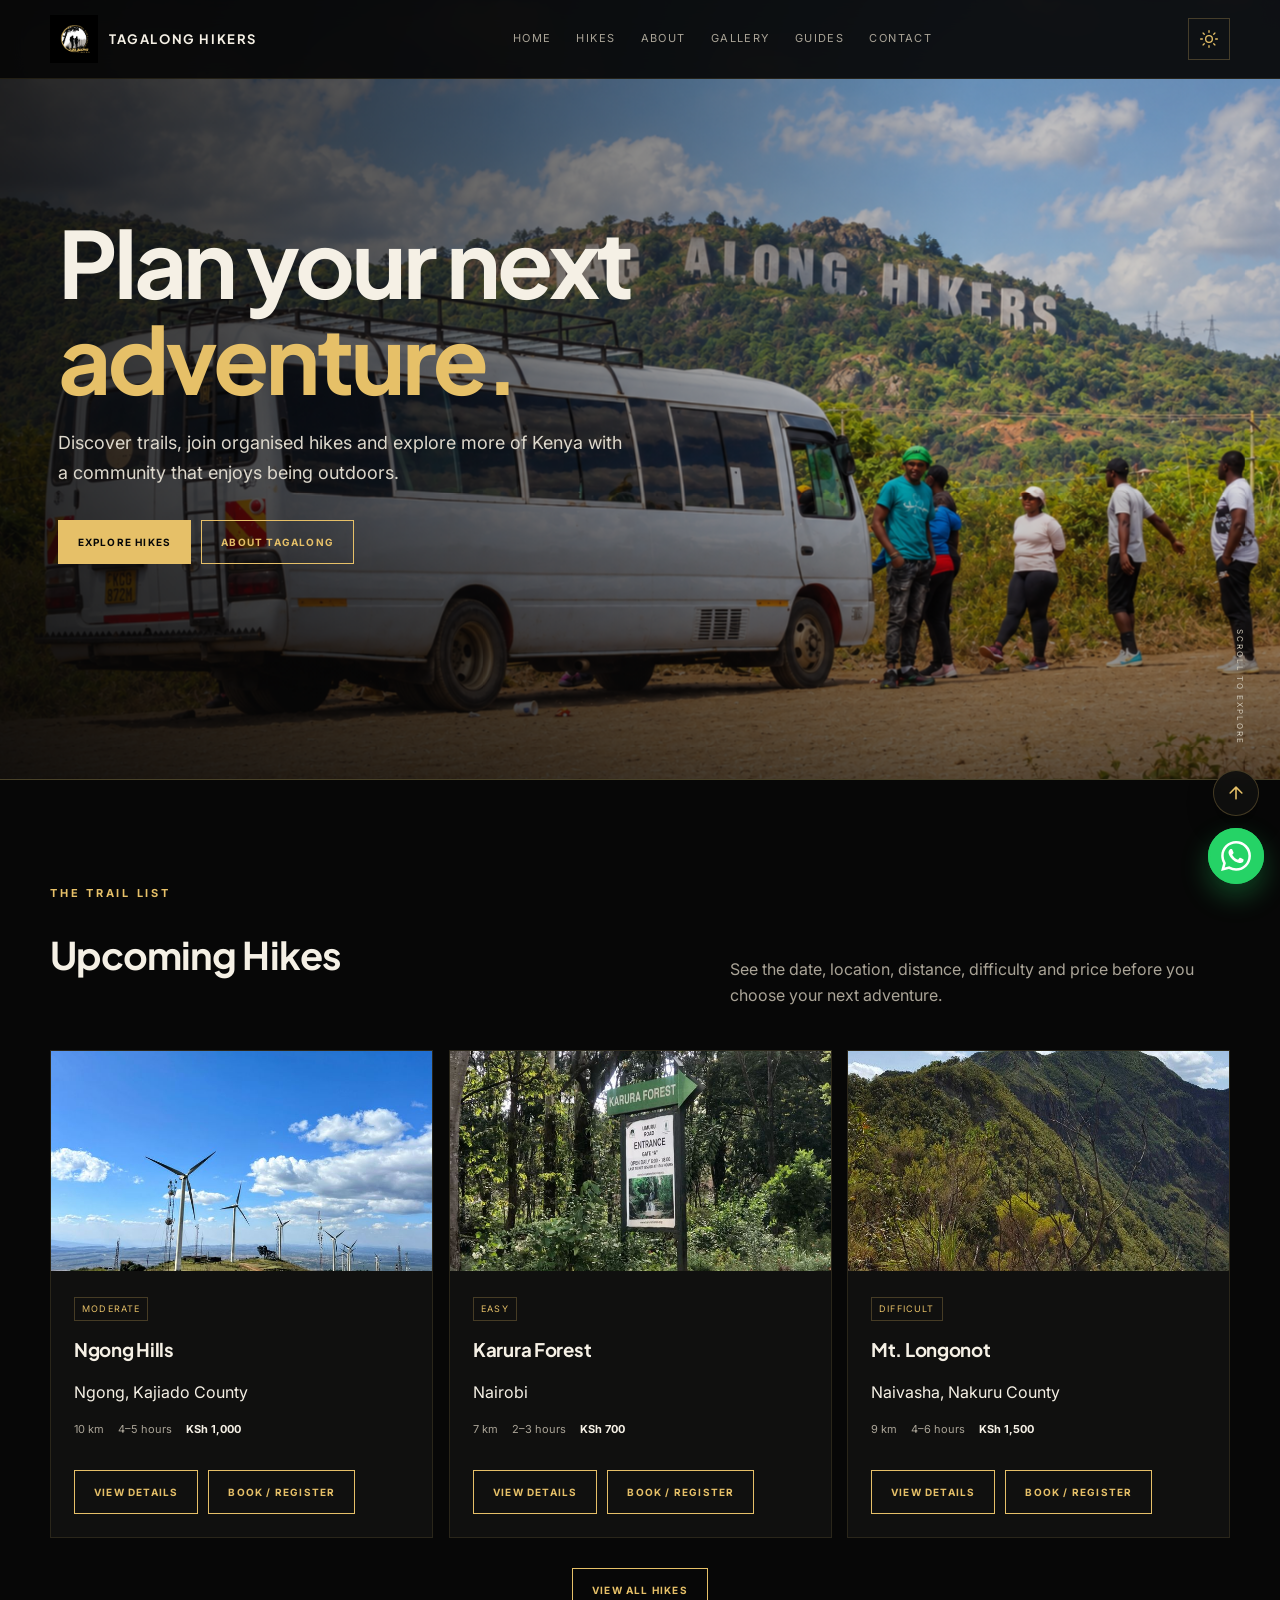
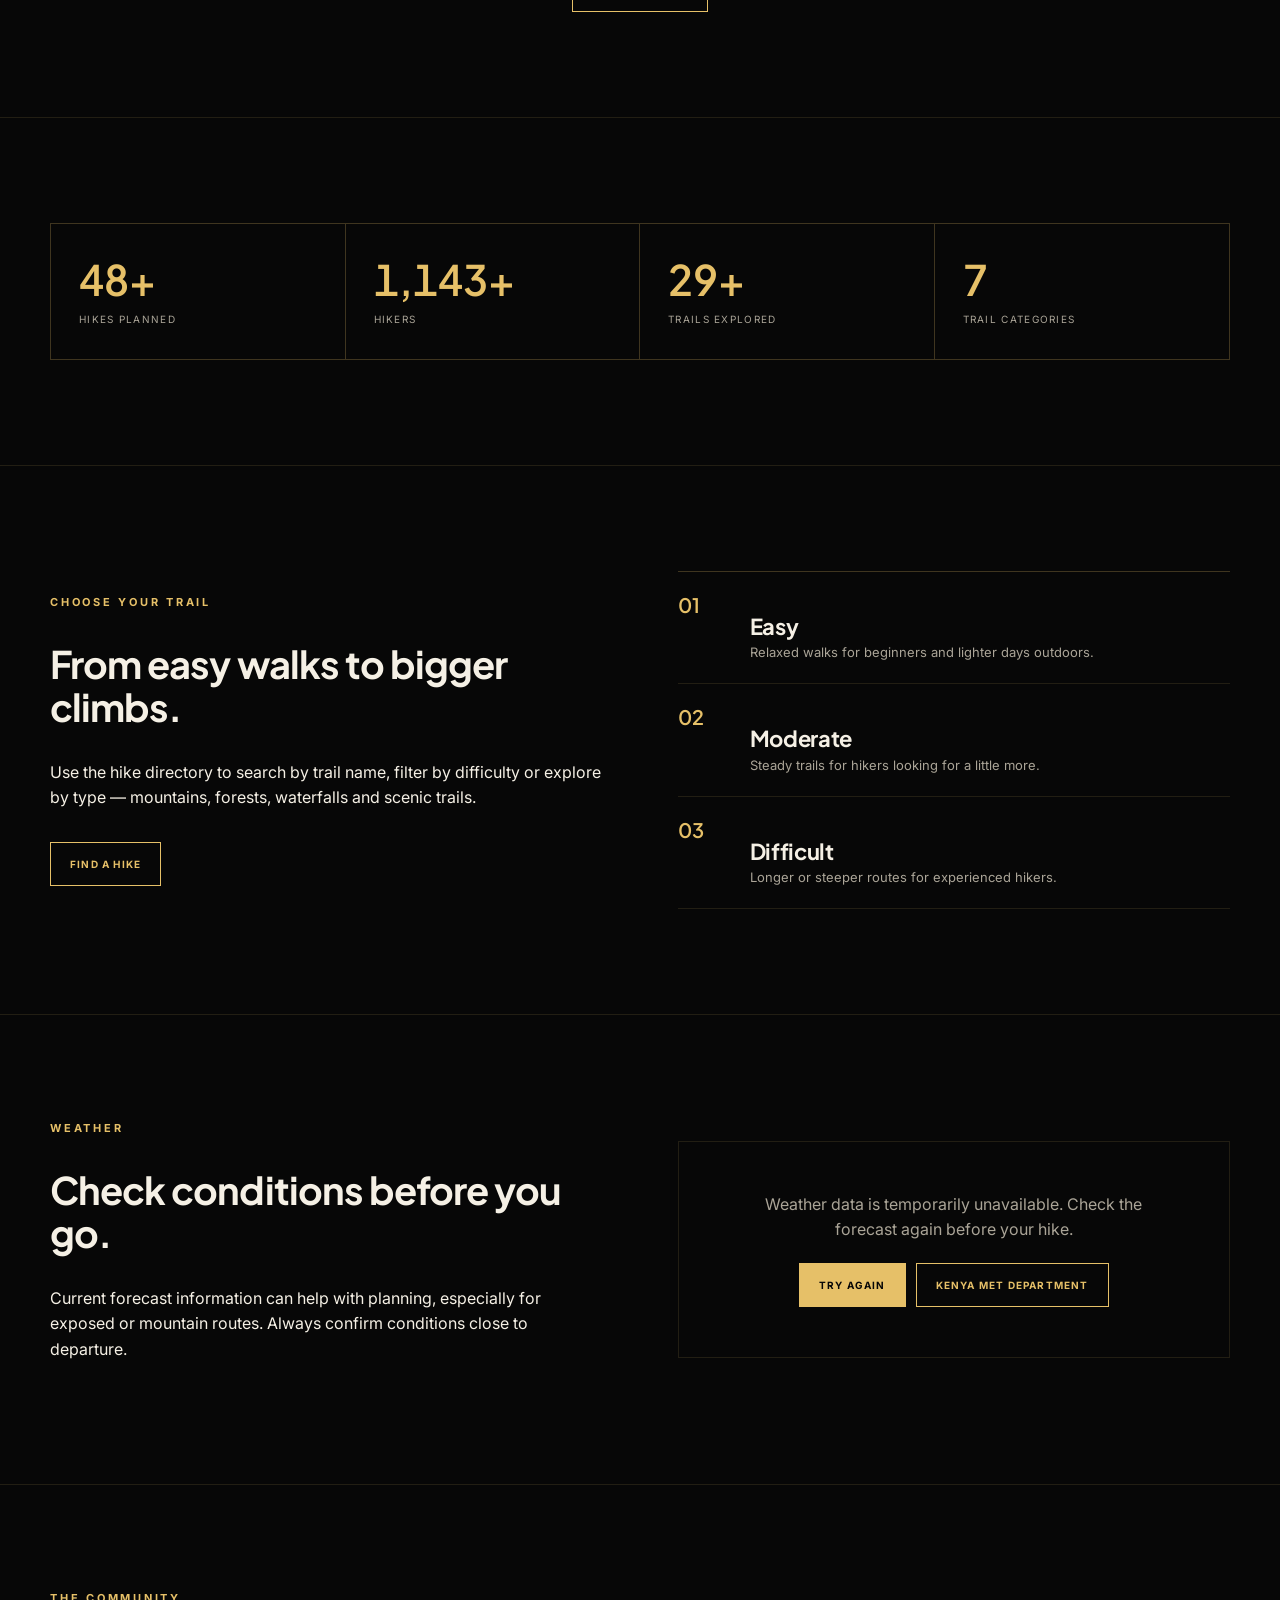
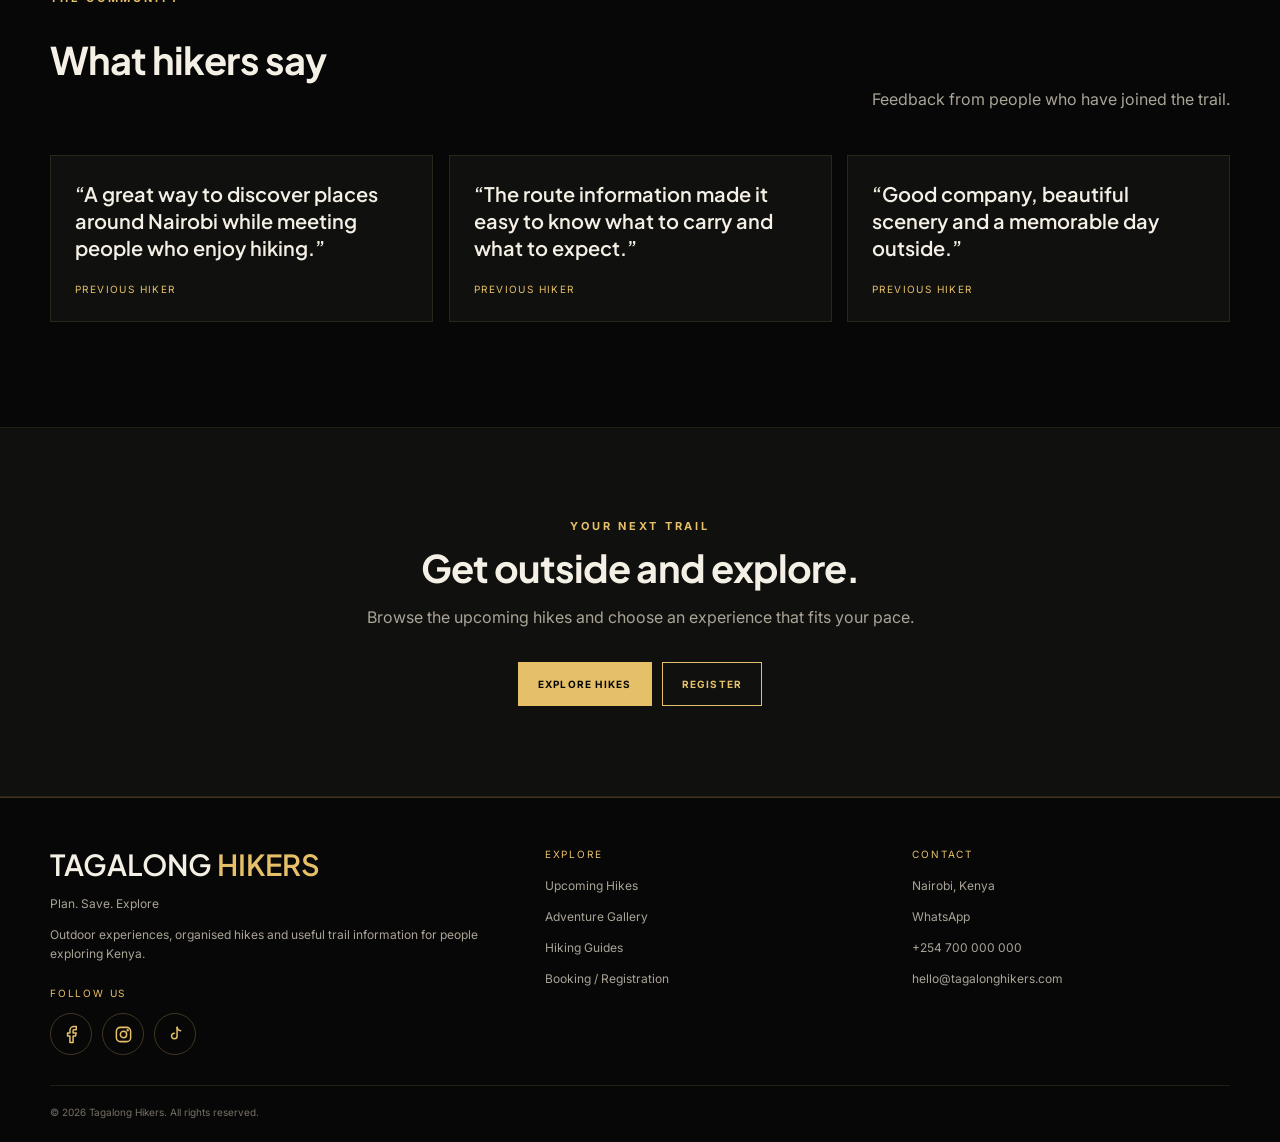
==== commit 7dcfeca8: "refined styling" ====
--- a/index.html
+++ b/index.html
@@ -226,7 +226,7 @@
         <div class="footer-grid">
           <div>
             <div class="footer-brand">TAGALONG <em>HIKERS</em></div>
-            <p>Plan. Hike. Explore.</p>
+            <p>Plan. Save. Explore</p>
             <p>
               Outdoor experiences, organised hikes and useful trail information
               for people exploring Kenya.
--- a/assets/styles.css
+++ b/assets/styles.css
@@ -609,3 +609,62 @@
   .hero h1{font-size:clamp(27px,8vw,32px)}
   .hero-copy{font-size:14px}
 }
+
+
+/* ===================================================================
+   FLOATING ACTIONS (WhatsApp + back to top)
+   =================================================================== */
+.fab-stack{position:fixed;z-index:150;right:max(16px,env(safe-area-inset-right));bottom:max(16px,env(safe-area-inset-bottom));display:flex;flex-direction:column;align-items:flex-end;gap:12px;pointer-events:none}
+.fab-stack>*{pointer-events:auto}
+
+/* WhatsApp */
+.wa-fab{position:relative;display:inline-flex;align-items:center;height:56px;padding:0 13px;border-radius:99px;background:#25d366;color:#fff;text-decoration:none;
+  box-shadow:0 12px 28px rgba(37,211,102,.32),0 4px 12px rgba(0,0,0,.35);transition:transform .25s cubic-bezier(.2,.8,.2,1),box-shadow .25s,background-color .2s}
+.wa-fab svg{width:30px;height:30px;flex:none;display:block}
+.wa-fab::after{content:"";position:absolute;inset:0;border-radius:inherit;border:2px solid #25d366;pointer-events:none;animation:waPulse 2.8s ease-out infinite}
+@keyframes waPulse{0%{transform:scale(1);opacity:.65}100%{transform:scale(1.55);opacity:0}}
+.wa-label{max-width:0;overflow:hidden;white-space:nowrap;font:600 13px/1 var(--body);letter-spacing:.02em;transition:max-width .35s ease,margin .35s ease}
+@media(hover:hover){
+  .wa-fab:hover,.wa-fab:focus-visible{transform:translateY(-3px);background:#1ebe5b;box-shadow:0 16px 34px rgba(37,211,102,.4),0 6px 14px rgba(0,0,0,.4)}
+  .wa-fab:hover .wa-label,.wa-fab:focus-visible .wa-label{max-width:130px;margin:0 8px 0 10px}
+}
+.wa-fab:focus-visible{outline:3px solid #fff;outline-offset:3px}
+
+/* Back to top, with a ring that fills as you scroll */
+.to-top{position:relative;width:46px;height:46px;margin-right:5px;padding:0;display:grid;place-items:center;border-radius:50%;
+  border:1px solid var(--line);background:color-mix(in srgb,var(--black-2) 92%,transparent);backdrop-filter:blur(10px);color:var(--gold);cursor:pointer;
+  box-shadow:0 10px 26px rgba(0,0,0,.35);
+  opacity:0;visibility:hidden;transform:translateY(14px) scale(.9);
+  transition:opacity .3s,transform .35s cubic-bezier(.2,.8,.2,1),visibility 0s .35s,background-color .2s,color .2s,border-color .2s}
+.to-top.show{opacity:1;visibility:visible;transform:none;transition-delay:0s}
+.to-top>svg:not(.ring){position:relative;width:20px;height:20px;display:block}
+.to-top .ring{position:absolute;inset:0;width:100%;height:100%;transform:rotate(-90deg);pointer-events:none}
+.to-top .ring circle{fill:none;stroke:var(--gold);stroke-width:2;stroke-linecap:round;transition:stroke-dashoffset .15s linear}
+@media(hover:hover){
+  .to-top.show:hover{background:var(--gold);color:var(--black);border-color:var(--gold);transform:translateY(-3px)}
+  .to-top:hover .ring circle{stroke:var(--black)}
+}
+.to-top:focus-visible{outline:2px solid var(--gold);outline-offset:3px}
+
+/* ===================================================================
+   FOOTER SOCIAL ICONS
+   =================================================================== */
+.socials{margin-top:22px}
+.socials .footer-title{margin-bottom:12px}
+.social-list{list-style:none;margin:0;padding:0;display:flex;flex-wrap:wrap;gap:10px}
+.social-link{display:grid;place-items:center;width:42px;height:42px;border:1px solid var(--line);border-radius:50%;color:var(--gold);
+  transition:background-color .25s,color .25s,border-color .25s,transform .25s cubic-bezier(.2,.8,.2,1)}
+.social-link svg{width:19px;height:19px;display:block}
+@media(hover:hover){
+  .social-link:hover{background:var(--gold);border-color:var(--gold);color:var(--black);transform:translateY(-3px)}
+}
+.social-link:focus-visible{outline:2px solid var(--gold);outline-offset:3px}
+
+/* Small screens: slightly smaller buttons, and keep the footer text clear of them */
+@media(max-width:560px){
+  .fab-stack{right:max(14px,env(safe-area-inset-right));bottom:max(14px,env(safe-area-inset-bottom));gap:10px}
+  .wa-fab{height:52px;padding:0 11px}
+  .to-top{width:42px;height:42px;margin-right:5px}
+  .social-link{width:40px;height:40px}
+  .copyright{padding-right:76px}
+}
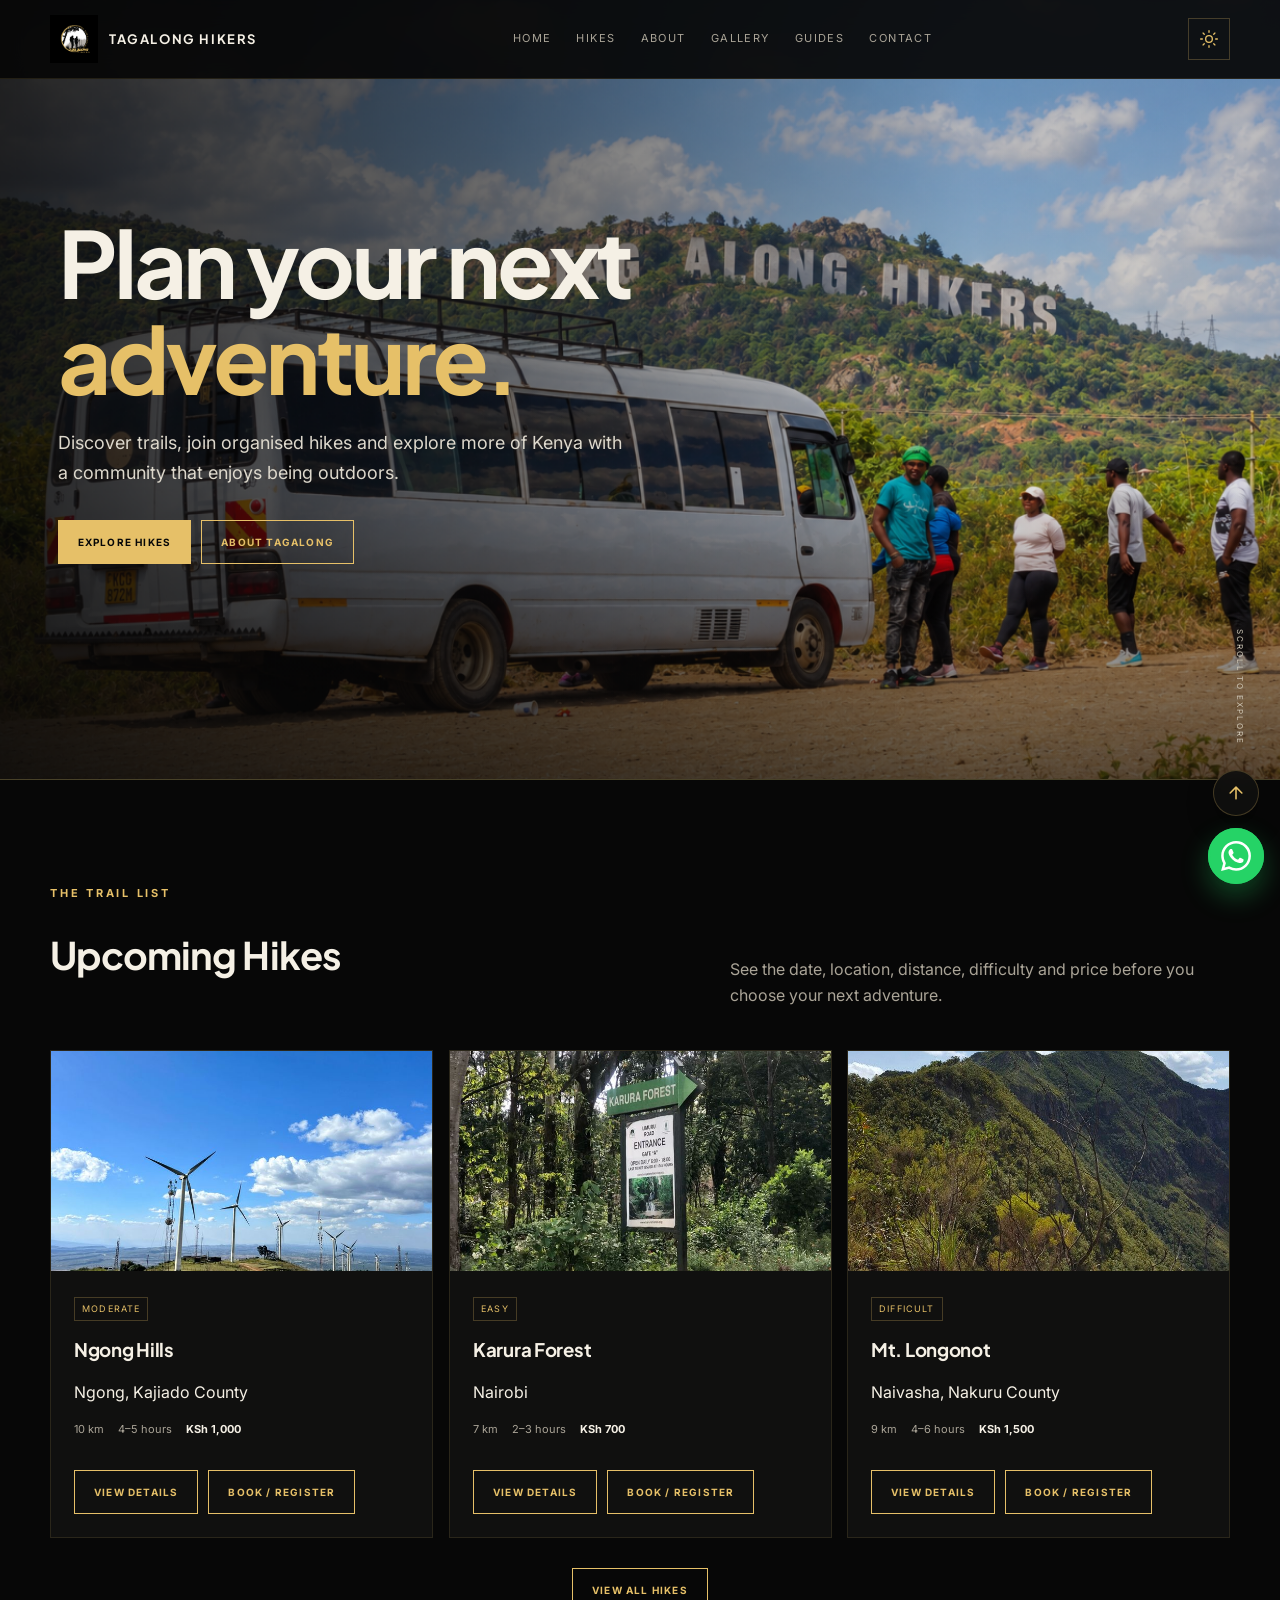
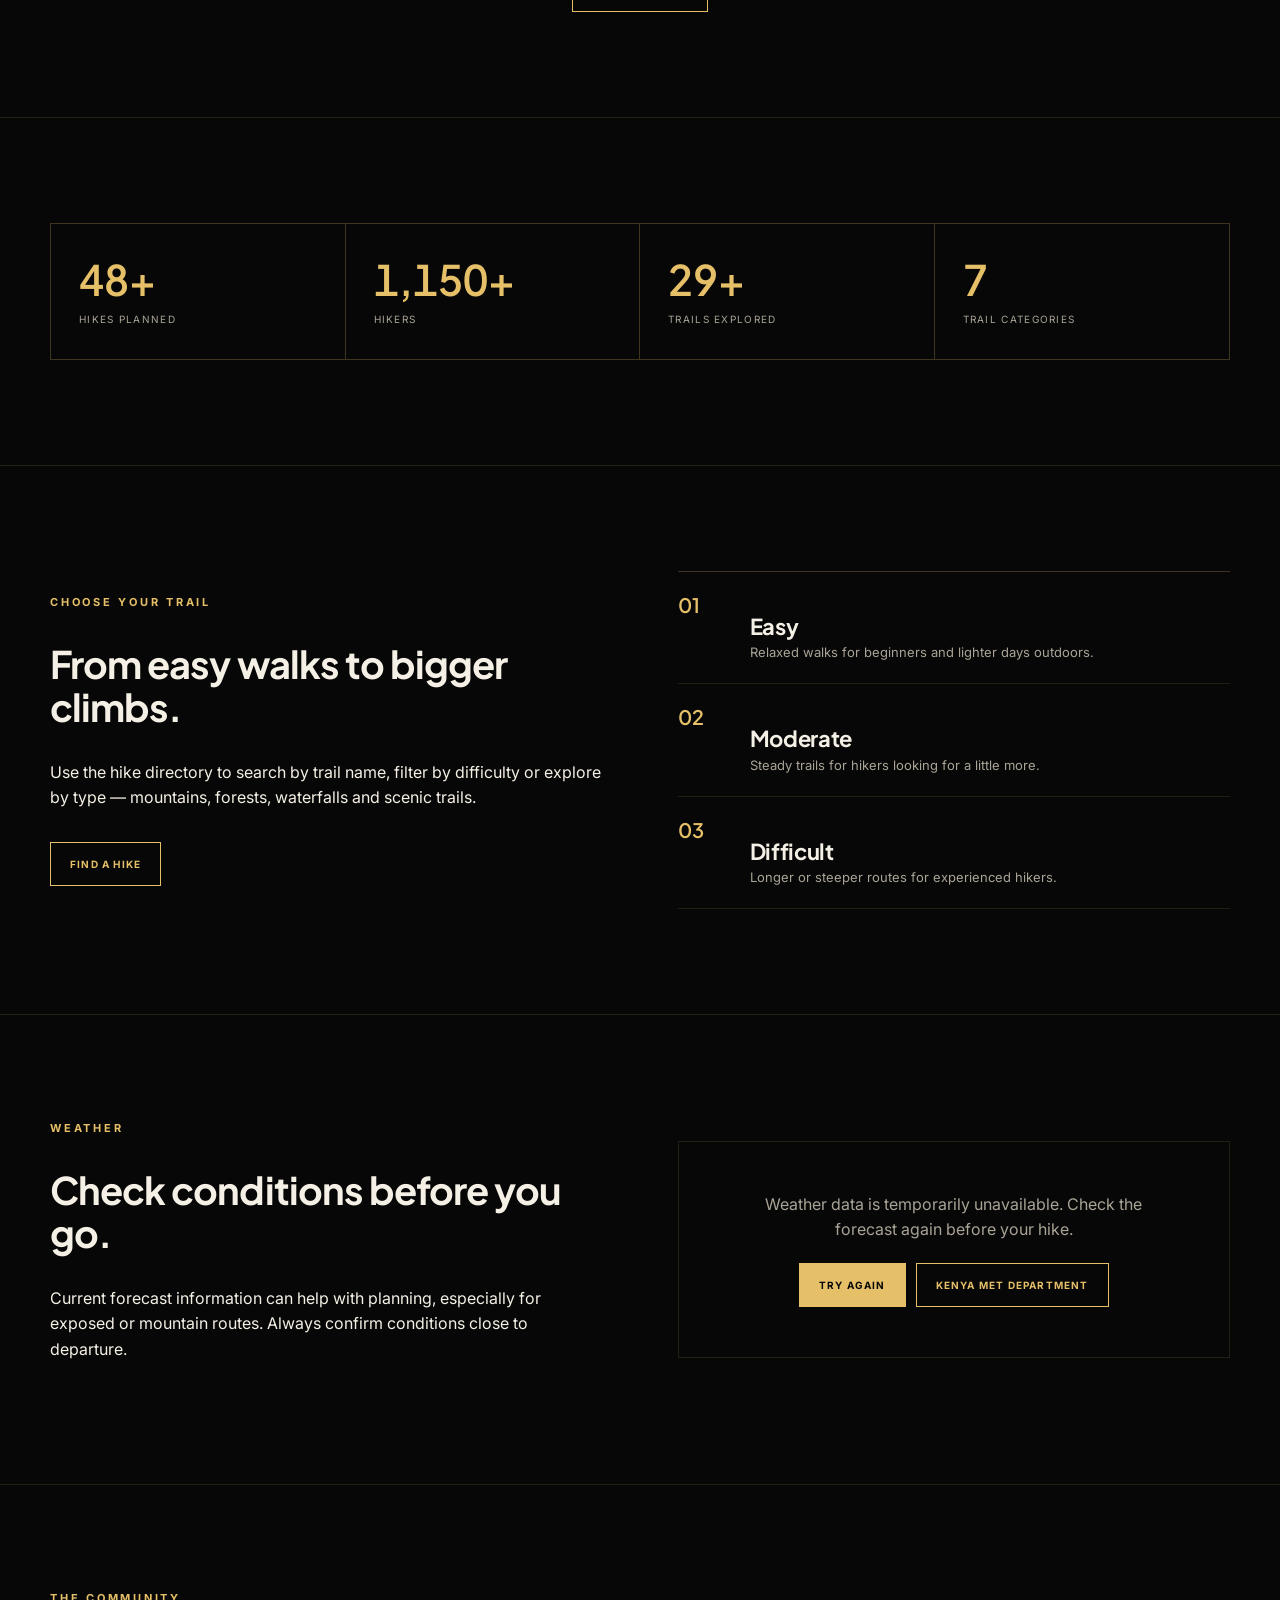
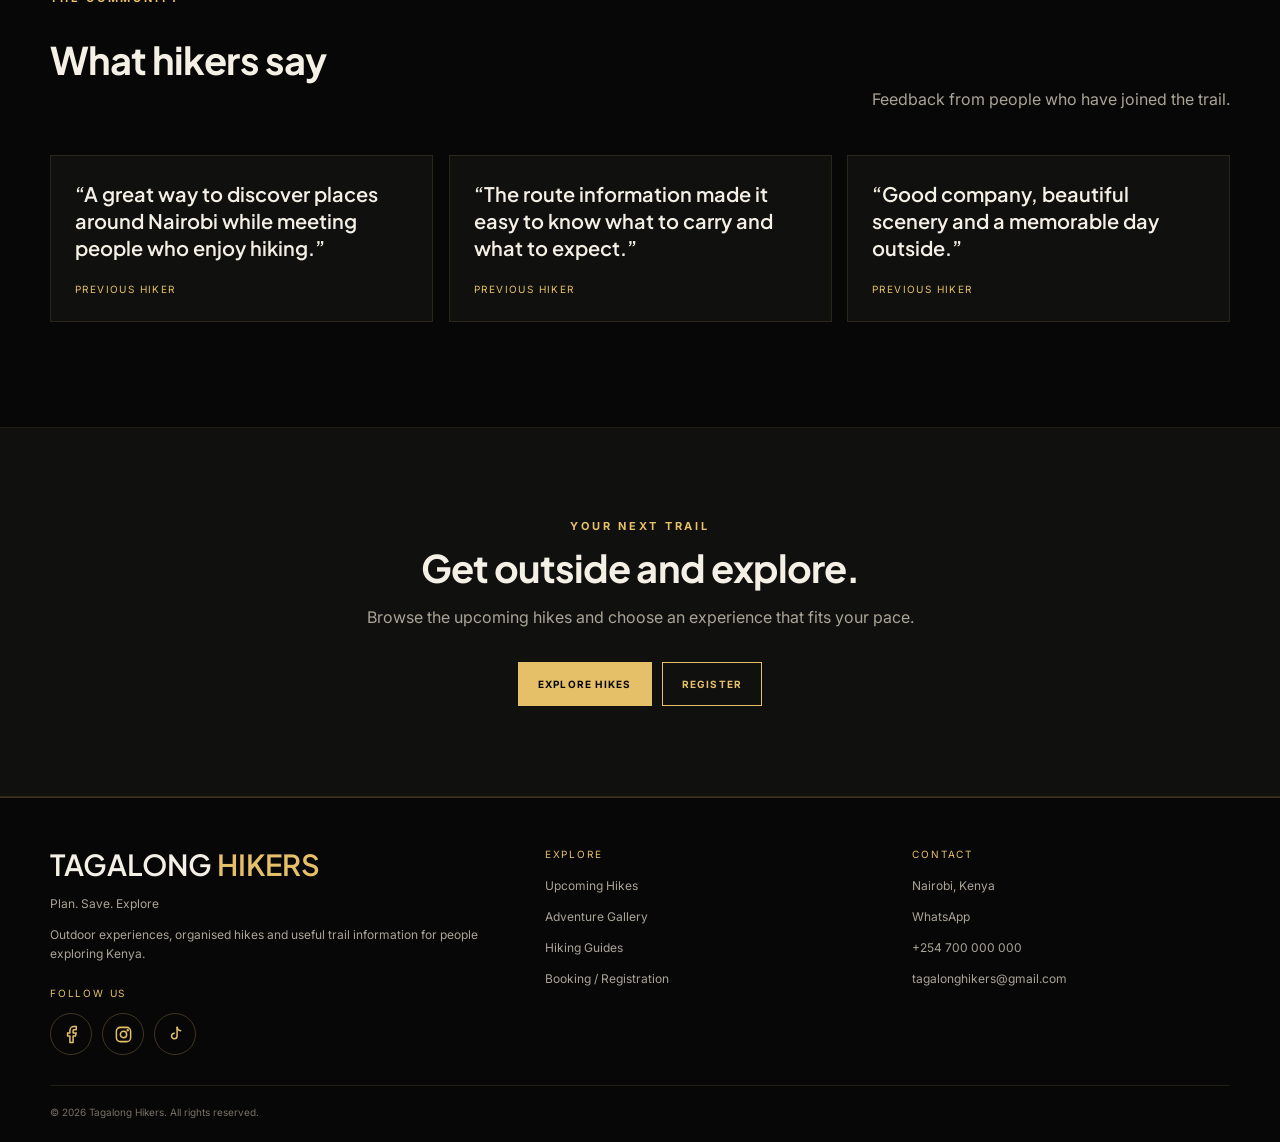
==== commit afda63ae: "refined gallery" ====
--- a/index.html
+++ b/index.html
@@ -245,8 +245,8 @@
             <p><a href="https://wa.me/254700000000">WhatsApp</a></p>
             <p><a href="tel:+254700000000">+254 700 000 000</a></p>
             <p>
-              <a href="mailto:hello@tagalonghikers.com"
-                >hello@tagalonghikers.com</a
+              <a href="mailto:tagalonghikers@gmail.com"
+                >tagalonghikers@gmail.com</a
               >
             </p>
           </div>
--- a/assets/styles.css
+++ b/assets/styles.css
@@ -1,200 +1,1020 @@
-@import url('https://fonts.googleapis.com/css2?family=Inter:wght@400;500;600;700&family=Plus+Jakarta+Sans:wght@500;600;700;800&display=swap');
-
-:root{
-  --black:#070707;
-  --black-2:#10100f;
-  --black-3:#171715;
-  --gold:#e6c068;
-  --gold-light:#f1d995;
-  --cream:#f5f0e5;
-  --muted:#aaa497;
-  --line:rgba(230,192,104,.25);
-  --line-soft:rgba(230,192,104,.12);
-  --max:1180px;
-}
-html[data-theme="light"]{
-  --black:#f4f0e7;
-  --black-2:#fffdf8;
-  --black-3:#ebe5d8;
-  --gold:#9c741b;
-  --gold-light:#7c5b12;
-  --cream:#171613;
-  --muted:#655f54;
-  --line:rgba(85,61,12,.28);
-  --line-soft:rgba(85,61,12,.14);
-}
-*{box-sizing:border-box}
-html{scroll-behavior:smooth}
-body{margin:0;background:var(--black);color:var(--cream);font-family:var(--body);line-height:1.6}
-body,button,input,select,textarea{transition:background-color .25s,color .25s,border-color .25s}
-a{color:inherit;text-decoration:none}
-img{max-width:100%;display:block}
-button{font:inherit}
-.container{width:min(var(--max),calc(100% - 40px));margin:auto}
-.site-header{position:fixed;inset:0 0 auto;z-index:100;background:color-mix(in srgb,var(--black) 92%,transparent);border-bottom:1px solid var(--line-soft);backdrop-filter:blur(12px)}
-.nav{height:78px;display:flex;align-items:center;justify-content:space-between}
-.brand{display:flex;align-items:center;gap:11px;font-family:var(--display);font-weight:700;letter-spacing:.12em}
-.brand img{width:48px;height:48px;object-fit:contain}
-.brand span{font-size:13px}
-.nav-links{display:flex;align-items:center;gap:25px;font-size:11px;text-transform:uppercase;letter-spacing:.13em}
-.nav-links a{color:var(--muted)}
-.nav-links a:hover,.nav-links a.active{color:var(--gold)}
-.nav-actions{display:flex;gap:8px;align-items:center}
-.menu-btn,.theme-btn{border:1px solid var(--line);background:transparent;color:var(--gold);padding:9px 12px;cursor:pointer}
-.menu-btn{display:none}
-.section{padding:105px 0;border-bottom:1px solid var(--line-soft)}
-.hero{min-height:780px;padding:0;display:flex;align-items:center;position:relative;overflow:hidden;border-bottom:1px solid var(--line)}
-.hero-full{isolation:isolate;background:#121613}
-.hero-scene{position:absolute;inset:0;z-index:0;overflow:hidden;background:linear-gradient(135deg,#24251f 0%,#4b493d 48%,#161713 100%)}
-.hero-background-image{position:absolute;inset:0;width:100%;height:100%;object-fit:cover;object-position:center;display:block}
-.hero-image-placeholder{position:absolute;inset:0;display:flex;align-items:center;justify-content:center;flex-direction:column;gap:6px;color:rgba(245,240,229,.55);font-size:10px;letter-spacing:.2em;text-transform:uppercase;text-align:center}
-.hero-image-placeholder small{font-size:9px;letter-spacing:.08em;color:rgba(245,240,229,.38);text-transform:none}
-.hero-background-image:not([style*="display: none"]) + .hero-image-placeholder{display:none}
-.scene-vignette{position:absolute;inset:0;background:linear-gradient(90deg,rgba(7,7,7,.88) 0%,rgba(7,7,7,.54) 38%,rgba(7,7,7,.12) 75%),linear-gradient(0deg,rgba(7,7,7,.64),transparent 38%,rgba(7,7,7,.16));pointer-events:none}
-.hero-content{position:relative;z-index:2;width:100%;padding-top:92px;padding-bottom:110px}
-.hero-copy-block{max-width:670px}
-.eyebrow{font-size:11px;color:var(--gold);font-weight:700;text-transform:uppercase;letter-spacing:.25em}
-h1,h2,h3{font-family:var(--display);font-weight:500;line-height:1.06}
-h1{font-size:clamp(54px,7.2vw,96px);margin:17px 0 22px;letter-spacing:-.035em}
-h1 em{color:var(--gold);font-style:normal}
-.hero-copy{max-width:570px;color:#ddd8cc;font-size:18px;line-height:1.7}
-.actions{display:flex;gap:10px;flex-wrap:wrap;margin-top:31px}
-.btn{display:inline-flex;align-items:center;justify-content:center;border:1px solid var(--gold);background:transparent;color:var(--gold);padding:12px 19px;min-height:44px;text-transform:uppercase;letter-spacing:.12em;font-size:10px;font-weight:700;cursor:pointer}
-.btn:hover{background:var(--gold);color:var(--black)}
-.btn.fill{background:var(--gold);color:var(--black)}
-.btn.fill:hover{background:var(--gold-light)}
-.scene-caption{position:absolute;right:32px;bottom:32px;z-index:3;border-left:2px solid var(--gold);padding:8px 16px;background:rgba(7,7,7,.35);backdrop-filter:blur(5px)}
-.scene-caption span{display:block;color:var(--gold);font-size:8px;letter-spacing:.2em;font-weight:700}.scene-caption strong{font:600 23px var(--display);color:#fff}
-.hero-scroll{position:absolute;z-index:3;right:34px;bottom:34px;writing-mode:vertical-rl;color:#d0c8b7;font-size:8px;letter-spacing:.24em}
-@media(max-width:900px){.hero{min-height:720px}.hero-content{padding-top:130px}.scene-vignette{background:linear-gradient(90deg,rgba(7,7,7,.9),rgba(7,7,7,.38)),linear-gradient(0deg,rgba(7,7,7,.72),transparent 48%)}.scene-caption{right:20px;bottom:24px}.hero-scroll{display:none}}
-@media(max-width:620px){.hero{min-height:760px}.hero-content{padding-top:145px}.hero-copy{font-size:16px}.scene-caption{display:none}h1{font-size:54px}}
-
-.hero-label{position:absolute;z-index:3;left:25px;right:25px;bottom:25px}
-.hero-label strong{font:600 29px var(--display);display:block}
-.hero-label span{font-size:10px;color:var(--gold);text-transform:uppercase;letter-spacing:.16em}
-.orbit{position:absolute;width:470px;height:470px;border:1px solid var(--line);border-radius:50%;transform:rotate(-18deg)}
-.orbit:before{content:"TAGALONG HIKERS • PLAN • HIKE • EXPLORE •";position:absolute;top:-9px;left:50%;transform:translateX(-50%);white-space:nowrap;background:var(--black);padding:0 8px;color:var(--gold);font-size:9px;letter-spacing:.18em}
-.hero-ring{position:absolute;width:410px;height:410px;border:1px solid var(--line-soft);border-radius:50%}
-
-.section-head{display:flex;align-items:end;justify-content:space-between;gap:30px;margin-bottom:42px}
-.section-head p{max-width:500px;color:var(--muted);margin:0}
-.cards{display:grid;grid-template-columns:repeat(3,1fr);gap:16px}
-.card{background:var(--black-2);border:1px solid var(--line-soft);padding:24px}
-.card:hover{border-color:var(--line);transform:translateY(-3px);transition:.2s}
-.hike-card{padding:0;overflow:hidden}
-.hike-img{height:220px;position:relative;overflow:hidden;background:#222}
-.hike-img img{width:100%;height:100%;object-fit:cover;transition:transform .5s}
-.hike-card:hover .hike-img img{transform:scale(1.04)}
-.hike-body{padding:23px}
-.hike-meta{display:flex;gap:14px;flex-wrap:wrap;color:var(--muted);font-size:11px;margin:16px 0 20px}
-.badge{display:inline-block;border:1px solid var(--line);padding:4px 7px;color:var(--gold);font-size:9px;letter-spacing:.13em;text-transform:uppercase}
-.price{color:var(--cream);font-weight:700}
-.filters{display:grid;grid-template-columns:1.5fr repeat(3,1fr);gap:10px;margin-bottom:28px}
-input,select,textarea{width:100%;background:var(--black-2);border:1px solid var(--line-soft);color:var(--cream);padding:13px 14px;outline:none}
-input:focus,select:focus,textarea:focus{border-color:var(--gold)}
-label{font-size:10px;color:var(--gold);text-transform:uppercase;letter-spacing:.13em}
-.field{display:flex;flex-direction:column;gap:7px}
-.categories{display:flex;gap:8px;flex-wrap:wrap;margin-bottom:30px}
-.category-btn{border:1px solid var(--line);background:transparent;color:var(--muted);padding:9px 13px;cursor:pointer;font-size:10px;text-transform:uppercase;letter-spacing:.12em}
-.category-btn.active,.category-btn:hover{color:var(--gold);border-color:var(--gold)}
-.empty{padding:50px;border:1px solid var(--line-soft);text-align:center;color:var(--muted);grid-column:1/-1}
-.stats{display:grid;grid-template-columns:repeat(4,1fr);border:1px solid var(--line)}
-.stat{padding:28px;border-right:1px solid var(--line)}
-.stat:last-child{border-right:0}
-.stat strong{font:600 42px var(--display);color:var(--gold);display:block}
-.stat span{font-size:10px;color:var(--muted);letter-spacing:.13em;text-transform:uppercase}
-.split{display:grid;grid-template-columns:1fr 1fr;gap:75px;align-items:center}
-.feature-list{border-top:1px solid var(--line)}
-.feature{display:grid;grid-template-columns:58px 1fr;gap:14px;padding:20px 0;border-bottom:1px solid var(--line-soft)}
-.feature b{color:var(--gold);font:600 20px var(--display)}
-.feature p{margin:0;color:var(--muted);font-size:13px}
-.feature h3{font-size:22px;margin-bottom:4px}
-.map-wrap{height:460px;border:1px solid var(--line);overflow:hidden;background:var(--black-3);position:relative}
-#map{height:100%;width:100%}
-.map-note{position:absolute;z-index:500;left:15px;bottom:15px;background:var(--black-2);border:1px solid var(--line);padding:10px 12px;font-size:10px;color:var(--muted)}
-.leaflet-control-attribution{font-size:8px}
-.detail-grid{display:grid;grid-template-columns:1.1fr .9fr;gap:45px}
-.detail-photo{height:480px;overflow:hidden;border:1px solid var(--line)}
-.detail-photo img{width:100%;height:100%;object-fit:cover}
-.detail-side{border:1px solid var(--line);background:var(--black-2);padding:28px;height:max-content}
-.detail-facts{display:grid;grid-template-columns:1fr 1fr;border-top:1px solid var(--line);margin-top:24px}
-.fact{padding:15px 0;border-bottom:1px solid var(--line-soft)}
-.fact:nth-child(odd){padding-right:15px;border-right:1px solid var(--line-soft)}
-.fact:nth-child(even){padding-left:15px}
-.fact small{display:block;color:var(--muted);font-size:9px;text-transform:uppercase;letter-spacing:.13em}
-.fact strong{font-size:14px}
-.detail-sections{display:grid;grid-template-columns:1fr 1fr;gap:16px;margin-top:18px}
-.list-card ul{padding-left:18px;color:var(--muted);margin-bottom:0}
-.list-card li{margin:7px 0}
-.elevation{border:1px solid var(--line);background:var(--black-2);padding:25px;margin-top:16px}
-.elevation svg{width:100%;height:180px}
-.elevation polyline{fill:none;stroke:var(--gold);stroke-width:3}
-.elevation .axis{stroke:var(--line);stroke-width:1}
-.gallery{display:grid;grid-template-columns:1.2fr .8fr .8fr;grid-auto-rows:220px;gap:12px}
-.gallery-item{position:relative;overflow:hidden;border:1px solid var(--line-soft)}
-.gallery-item:first-child{grid-row:span 2}
-.gallery-item img{width:100%;height:100%;object-fit:cover;transition:.4s}
-.gallery-item:hover img{transform:scale(1.04)}
-.gallery-caption{position:absolute;z-index:2;left:16px;bottom:13px;font:600 20px var(--display);text-shadow:0 2px 12px #000}
-.guides{display:grid;grid-template-columns:repeat(2,1fr);gap:16px}
-.guide-card{display:grid;grid-template-columns:75px 1fr;gap:20px}
-.guide-number{font:600 60px var(--display);color:rgba(230,192,104,.28)}
-.testimonials{display:grid;grid-template-columns:repeat(3,1fr);gap:16px}
-.quote{font:600 20px var(--display);line-height:1.35}
-.reviewer{color:var(--gold);font-size:10px;text-transform:uppercase;letter-spacing:.14em;margin-top:20px}
-.weather{display:grid;grid-template-columns:repeat(4,1fr);gap:12px}
-.weather-card{border:1px solid var(--line-soft);background:var(--black-2);padding:20px}
-.weather-day{font-size:10px;text-transform:uppercase;color:var(--gold);letter-spacing:.14em}
-.weather-temp{font:600 35px var(--display);margin:12px 0 3px}
-.weather-desc{font-size:12px;color:var(--muted)}
-.form-layout{display:grid;grid-template-columns:1.1fr .9fr;gap:30px}
-.form-grid{display:grid;grid-template-columns:1fr 1fr;gap:15px}
-.full{grid-column:1/-1}
-.confirmation{display:none;border:1px solid var(--gold);padding:22px;margin-top:15px}
-.confirmation.show{display:block}
-.confirmation strong{color:var(--gold);font-family:var(--display);font-size:22px}
-.cta{padding:90px 0;text-align:center;background:var(--black-2);border-bottom:1px solid var(--line-soft)}
-.cta h2{max-width:780px;margin:12px auto 15px}
-.cta p{max-width:600px;margin:auto;color:var(--muted)}
-footer{padding:48px 0 22px;border-top:1px solid var(--line)}
-.footer-grid{display:grid;grid-template-columns:1.4fr 1fr 1fr;gap:50px}
-.footer-brand{font:600 29px var(--display)}
-.footer-brand em{color:var(--gold);font-style:normal}
-.footer-title{color:var(--gold);font-size:10px;text-transform:uppercase;letter-spacing:.18em;margin-bottom:14px}
-footer p,footer a{color:var(--muted);font-size:12px}
-footer a:hover{color:var(--gold)}
-.copyright{margin-top:30px;padding-top:18px;border-top:1px solid var(--line-soft);color:#777166;font-size:10px}
-.page-hero{padding:145px 0 70px;border-bottom:1px solid var(--line)}
-.page-hero p{color:var(--muted);max-width:650px;font-size:17px}
-.modal{display:none;position:fixed;inset:0;background:rgba(0,0,0,.78);z-index:300;padding:30px;overflow:auto}
-.modal.show{display:flex;align-items:center;justify-content:center}
-.modal-box{width:min(900px,100%);background:var(--black-2);border:1px solid var(--gold);padding:30px;position:relative}
-.close{position:absolute;right:15px;top:15px;border:1px solid var(--line);background:transparent;color:var(--gold);padding:7px 10px;cursor:pointer}
-.notice{border-left:2px solid var(--gold);padding-left:15px;color:var(--muted);font-size:13px}
-@media(max-width:900px){
-  .nav-links{display:none;position:absolute;top:78px;left:0;right:0;padding:20px;background:var(--black);border-bottom:1px solid var(--line);flex-direction:column;align-items:flex-start}
-  .nav-links.open{display:flex}.menu-btn{display:block}
-  .hero-grid,.split,.detail-grid,.form-layout{grid-template-columns:1fr}
-  .hero-visual{order:-1;height:400px}.hero-photo{height:390px;width:320px}.orbit{width:390px;height:390px}.hero-ring{width:350px;height:350px}
-  .cards,.testimonials{grid-template-columns:1fr}
-  .stats{grid-template-columns:1fr 1fr}.stat:nth-child(2){border-right:0}.stat{border-bottom:1px solid var(--line)}
-  .filters{grid-template-columns:1fr 1fr}
-  .weather{grid-template-columns:1fr 1fr}
-  .detail-photo{height:360px}
-  .footer-grid{grid-template-columns:1fr 1fr}
-}
-@media(max-width:560px){
-  .container{width:calc(100% - 28px)}
-  .nav{height:68px}.nav-links{top:68px}
-  .brand span{font-size:10px}.brand img{width:42px;height:42px}
-  h1{font-size:50px}
-  .hero{padding-top:110px}.hero-visual{height:330px}.hero-photo{width:255px;height:315px}.orbit{width:310px;height:310px}.hero-ring{width:280px;height:280px}
-  .filters,.form-grid,.detail-sections,.guides{grid-template-columns:1fr}
-  .full{grid-column:auto}
-  .stats,.weather{grid-template-columns:1fr}
-  .stat{border-right:0}.stat:last-child{border-bottom:0}
-  .gallery{grid-template-columns:1fr;grid-auto-rows:230px}.gallery-item:first-child{grid-row:auto}
-  .footer-grid{grid-template-columns:1fr}
+@import url("https://fonts.googleapis.com/css2?family=Inter:wght@400;500;600;700&family=Plus+Jakarta+Sans:wght@500;600;700;800&display=swap");
+
+:root {
+  --black: #070707;
+  --black-2: #10100f;
+  --black-3: #171715;
+  --gold: #e6c068;
+  --gold-light: #f1d995;
+  --cream: #f5f0e5;
+  --muted: #aaa497;
+  --line: rgba(230, 192, 104, 0.25);
+  --line-soft: rgba(230, 192, 104, 0.12);
+  --max: 1180px;
+}
+html[data-theme="light"] {
+  --black: #f4f0e7;
+  --black-2: #fffdf8;
+  --black-3: #ebe5d8;
+  --gold: #9c741b;
+  --gold-light: #7c5b12;
+  --cream: #171613;
+  --muted: #655f54;
+  --line: rgba(85, 61, 12, 0.28);
+  --line-soft: rgba(85, 61, 12, 0.14);
+}
+* {
+  box-sizing: border-box;
+}
+html {
+  scroll-behavior: smooth;
+}
+body {
+  margin: 0;
+  background: var(--black);
+  color: var(--cream);
+  font-family: var(--body);
+  line-height: 1.6;
+}
+body,
+button,
+input,
+select,
+textarea {
+  transition:
+    background-color 0.25s,
+    color 0.25s,
+    border-color 0.25s;
+}
+a {
+  color: inherit;
+  text-decoration: none;
+}
+img {
+  max-width: 100%;
+  display: block;
+}
+button {
+  font: inherit;
+}
+.container {
+  width: min(var(--max), calc(100% - 40px));
+  margin: auto;
+}
+.site-header {
+  position: fixed;
+  inset: 0 0 auto;
+  z-index: 100;
+  background: color-mix(in srgb, var(--black) 92%, transparent);
+  border-bottom: 1px solid var(--line-soft);
+  backdrop-filter: blur(12px);
+}
+.nav {
+  height: 78px;
+  display: flex;
+  align-items: center;
+  justify-content: space-between;
+}
+.brand {
+  display: flex;
+  align-items: center;
+  gap: 11px;
+  font-family: var(--display);
+  font-weight: 700;
+  letter-spacing: 0.12em;
+}
+.brand img {
+  width: 48px;
+  height: 48px;
+  object-fit: contain;
+}
+.brand span {
+  font-size: 13px;
+}
+.nav-links {
+  display: flex;
+  align-items: center;
+  gap: 25px;
+  font-size: 11px;
+  text-transform: uppercase;
+  letter-spacing: 0.13em;
+}
+.nav-links a {
+  color: var(--muted);
+}
+.nav-links a:hover,
+.nav-links a.active {
+  color: var(--gold);
+}
+.nav-actions {
+  display: flex;
+  gap: 8px;
+  align-items: center;
+}
+.menu-btn,
+.theme-btn {
+  border: 1px solid var(--line);
+  background: transparent;
+  color: var(--gold);
+  padding: 9px 12px;
+  cursor: pointer;
+}
+.menu-btn {
+  display: none;
+}
+.section {
+  padding: 105px 0;
+  border-bottom: 1px solid var(--line-soft);
+}
+.hero {
+  min-height: 780px;
+  padding: 0;
+  display: flex;
+  align-items: center;
+  position: relative;
+  overflow: hidden;
+  border-bottom: 1px solid var(--line);
+}
+.hero-full {
+  isolation: isolate;
+  background: #121613;
+}
+.hero-scene {
+  position: absolute;
+  inset: 0;
+  z-index: 0;
+  overflow: hidden;
+  background: linear-gradient(135deg, #24251f 0%, #4b493d 48%, #161713 100%);
+}
+.hero-background-image {
+  position: absolute;
+  inset: 0;
+  width: 100%;
+  height: 100%;
+  object-fit: cover;
+  object-position: center;
+  display: block;
+}
+.hero-image-placeholder {
+  position: absolute;
+  inset: 0;
+  display: flex;
+  align-items: center;
+  justify-content: center;
+  flex-direction: column;
+  gap: 6px;
+  color: rgba(245, 240, 229, 0.55);
+  font-size: 10px;
+  letter-spacing: 0.2em;
+  text-transform: uppercase;
+  text-align: center;
+}
+.hero-image-placeholder small {
+  font-size: 9px;
+  letter-spacing: 0.08em;
+  color: rgba(245, 240, 229, 0.38);
+  text-transform: none;
+}
+.hero-background-image:not([style*="display: none"]) + .hero-image-placeholder {
+  display: none;
+}
+.scene-vignette {
+  position: absolute;
+  inset: 0;
+  background:
+    linear-gradient(
+      90deg,
+      rgba(7, 7, 7, 0.88) 0%,
+      rgba(7, 7, 7, 0.54) 38%,
+      rgba(7, 7, 7, 0.12) 75%
+    ),
+    linear-gradient(
+      0deg,
+      rgba(7, 7, 7, 0.64),
+      transparent 38%,
+      rgba(7, 7, 7, 0.16)
+    );
+  pointer-events: none;
+}
+.hero-content {
+  position: relative;
+  z-index: 2;
+  width: 100%;
+  padding-top: 92px;
+  padding-bottom: 110px;
+}
+.hero-copy-block {
+  max-width: 670px;
+}
+.eyebrow {
+  font-size: 11px;
+  color: var(--gold);
+  font-weight: 700;
+  text-transform: uppercase;
+  letter-spacing: 0.25em;
+}
+h1,
+h2,
+h3 {
+  font-family: var(--display);
+  font-weight: 500;
+  line-height: 1.06;
+}
+h1 {
+  font-size: clamp(54px, 7.2vw, 96px);
+  margin: 17px 0 22px;
+  letter-spacing: -0.035em;
+}
+h1 em {
+  color: var(--gold);
+  font-style: normal;
+}
+.hero-copy {
+  max-width: 570px;
+  color: #ddd8cc;
+  font-size: 18px;
+  line-height: 1.7;
+}
+.actions {
+  display: flex;
+  gap: 10px;
+  flex-wrap: wrap;
+  margin-top: 31px;
+}
+.btn {
+  display: inline-flex;
+  align-items: center;
+  justify-content: center;
+  border: 1px solid var(--gold);
+  background: transparent;
+  color: var(--gold);
+  padding: 12px 19px;
+  min-height: 44px;
+  text-transform: uppercase;
+  letter-spacing: 0.12em;
+  font-size: 10px;
+  font-weight: 700;
+  cursor: pointer;
+}
+.btn:hover {
+  background: var(--gold);
+  color: var(--black);
+}
+.btn.fill {
+  background: var(--gold);
+  color: var(--black);
+}
+.btn.fill:hover {
+  background: var(--gold-light);
+}
+.scene-caption {
+  position: absolute;
+  right: 32px;
+  bottom: 32px;
+  z-index: 3;
+  border-left: 2px solid var(--gold);
+  padding: 8px 16px;
+  background: rgba(7, 7, 7, 0.35);
+  backdrop-filter: blur(5px);
+}
+.scene-caption span {
+  display: block;
+  color: var(--gold);
+  font-size: 8px;
+  letter-spacing: 0.2em;
+  font-weight: 700;
+}
+.scene-caption strong {
+  font: 600 23px var(--display);
+  color: #fff;
+}
+.hero-scroll {
+  position: absolute;
+  z-index: 3;
+  right: 34px;
+  bottom: 34px;
+  writing-mode: vertical-rl;
+  color: #d0c8b7;
+  font-size: 8px;
+  letter-spacing: 0.24em;
+}
+@media (max-width: 900px) {
+  .hero {
+    min-height: 720px;
+  }
+  .hero-content {
+    padding-top: 130px;
+  }
+  .scene-vignette {
+    background:
+      linear-gradient(90deg, rgba(7, 7, 7, 0.9), rgba(7, 7, 7, 0.38)),
+      linear-gradient(0deg, rgba(7, 7, 7, 0.72), transparent 48%);
+  }
+  .scene-caption {
+    right: 20px;
+    bottom: 24px;
+  }
+  .hero-scroll {
+    display: none;
+  }
+}
+@media (max-width: 620px) {
+  .hero {
+    min-height: 760px;
+  }
+  .hero-content {
+    padding-top: 145px;
+  }
+  .hero-copy {
+    font-size: 16px;
+  }
+  .scene-caption {
+    display: none;
+  }
+  h1 {
+    font-size: 54px;
+  }
+}
+
+.hero-label {
+  position: absolute;
+  z-index: 3;
+  left: 25px;
+  right: 25px;
+  bottom: 25px;
+}
+.hero-label strong {
+  font: 600 29px var(--display);
+  display: block;
+}
+.hero-label span {
+  font-size: 10px;
+  color: var(--gold);
+  text-transform: uppercase;
+  letter-spacing: 0.16em;
+}
+.orbit {
+  position: absolute;
+  width: 470px;
+  height: 470px;
+  border: 1px solid var(--line);
+  border-radius: 50%;
+  transform: rotate(-18deg);
+}
+.orbit:before {
+  content: "TAGALONG HIKERS • PLAN • HIKE • EXPLORE •";
+  position: absolute;
+  top: -9px;
+  left: 50%;
+  transform: translateX(-50%);
+  white-space: nowrap;
+  background: var(--black);
+  padding: 0 8px;
+  color: var(--gold);
+  font-size: 9px;
+  letter-spacing: 0.18em;
+}
+.hero-ring {
+  position: absolute;
+  width: 410px;
+  height: 410px;
+  border: 1px solid var(--line-soft);
+  border-radius: 50%;
+}
+
+.section-head {
+  display: flex;
+  align-items: end;
+  justify-content: space-between;
+  gap: 30px;
+  margin-bottom: 42px;
+}
+.section-head p {
+  max-width: 500px;
+  color: var(--muted);
+  margin: 0;
+}
+.cards {
+  display: grid;
+  grid-template-columns: repeat(3, 1fr);
+  gap: 16px;
+}
+.card {
+  background: var(--black-2);
+  border: 1px solid var(--line-soft);
+  padding: 24px;
+}
+.card:hover {
+  border-color: var(--line);
+  transform: translateY(-3px);
+  transition: 0.2s;
+}
+.hike-card {
+  padding: 0;
+  overflow: hidden;
+}
+.hike-img {
+  height: 220px;
+  position: relative;
+  overflow: hidden;
+  background: #222;
+}
+.hike-img img {
+  width: 100%;
+  height: 100%;
+  object-fit: cover;
+  transition: transform 0.5s;
+}
+.hike-card:hover .hike-img img {
+  transform: scale(1.04);
+}
+.hike-body {
+  padding: 23px;
+}
+.hike-meta {
+  display: flex;
+  gap: 14px;
+  flex-wrap: wrap;
+  color: var(--muted);
+  font-size: 11px;
+  margin: 16px 0 20px;
+}
+.badge {
+  display: inline-block;
+  border: 1px solid var(--line);
+  padding: 4px 7px;
+  color: var(--gold);
+  font-size: 9px;
+  letter-spacing: 0.13em;
+  text-transform: uppercase;
+}
+.price {
+  color: var(--cream);
+  font-weight: 700;
+}
+.filters {
+  display: grid;
+  grid-template-columns: 1.5fr repeat(3, 1fr);
+  gap: 10px;
+  margin-bottom: 28px;
+}
+input,
+select,
+textarea {
+  width: 100%;
+  background: var(--black-2);
+  border: 1px solid var(--line-soft);
+  color: var(--cream);
+  padding: 13px 14px;
+  outline: none;
+}
+input:focus,
+select:focus,
+textarea:focus {
+  border-color: var(--gold);
+}
+label {
+  font-size: 10px;
+  color: var(--gold);
+  text-transform: uppercase;
+  letter-spacing: 0.13em;
+}
+.field {
+  display: flex;
+  flex-direction: column;
+  gap: 7px;
+}
+.categories {
+  display: flex;
+  gap: 8px;
+  flex-wrap: wrap;
+  margin-bottom: 30px;
+}
+.category-btn {
+  border: 1px solid var(--line);
+  background: transparent;
+  color: var(--muted);
+  padding: 9px 13px;
+  cursor: pointer;
+  font-size: 10px;
+  text-transform: uppercase;
+  letter-spacing: 0.12em;
+}
+.category-btn.active,
+.category-btn:hover {
+  color: var(--gold);
+  border-color: var(--gold);
+}
+.empty {
+  padding: 50px;
+  border: 1px solid var(--line-soft);
+  text-align: center;
+  color: var(--muted);
+  grid-column: 1/-1;
+}
+.stats {
+  display: grid;
+  grid-template-columns: repeat(4, 1fr);
+  border: 1px solid var(--line);
+}
+.stat {
+  padding: 28px;
+  border-right: 1px solid var(--line);
+}
+.stat:last-child {
+  border-right: 0;
+}
+.stat strong {
+  font: 600 42px var(--display);
+  color: var(--gold);
+  display: block;
+}
+.stat span {
+  font-size: 10px;
+  color: var(--muted);
+  letter-spacing: 0.13em;
+  text-transform: uppercase;
+}
+.split {
+  display: grid;
+  grid-template-columns: 1fr 1fr;
+  gap: 75px;
+  align-items: center;
+}
+.feature-list {
+  border-top: 1px solid var(--line);
+}
+.feature {
+  display: grid;
+  grid-template-columns: 58px 1fr;
+  gap: 14px;
+  padding: 20px 0;
+  border-bottom: 1px solid var(--line-soft);
+}
+.feature b {
+  color: var(--gold);
+  font: 600 20px var(--display);
+}
+.feature p {
+  margin: 0;
+  color: var(--muted);
+  font-size: 13px;
+}
+.feature h3 {
+  font-size: 22px;
+  margin-bottom: 4px;
+}
+.map-wrap {
+  height: 460px;
+  border: 1px solid var(--line);
+  overflow: hidden;
+  background: var(--black-3);
+  position: relative;
+}
+#map {
+  height: 100%;
+  width: 100%;
+}
+.map-note {
+  position: absolute;
+  z-index: 500;
+  left: 15px;
+  bottom: 15px;
+  background: var(--black-2);
+  border: 1px solid var(--line);
+  padding: 10px 12px;
+  font-size: 10px;
+  color: var(--muted);
+}
+.leaflet-control-attribution {
+  font-size: 8px;
+}
+.detail-grid {
+  display: grid;
+  grid-template-columns: 1.1fr 0.9fr;
+  gap: 45px;
+}
+.detail-photo {
+  height: 480px;
+  overflow: hidden;
+  border: 1px solid var(--line);
+}
+.detail-photo img {
+  width: 100%;
+  height: 100%;
+  object-fit: cover;
+}
+.detail-side {
+  border: 1px solid var(--line);
+  background: var(--black-2);
+  padding: 28px;
+  height: max-content;
+}
+.detail-facts {
+  display: grid;
+  grid-template-columns: 1fr 1fr;
+  border-top: 1px solid var(--line);
+  margin-top: 24px;
+}
+.fact {
+  padding: 15px 0;
+  border-bottom: 1px solid var(--line-soft);
+}
+.fact:nth-child(odd) {
+  padding-right: 15px;
+  border-right: 1px solid var(--line-soft);
+}
+.fact:nth-child(even) {
+  padding-left: 15px;
+}
+.fact small {
+  display: block;
+  color: var(--muted);
+  font-size: 9px;
+  text-transform: uppercase;
+  letter-spacing: 0.13em;
+}
+.fact strong {
+  font-size: 14px;
+}
+.detail-sections {
+  display: grid;
+  grid-template-columns: 1fr 1fr;
+  gap: 16px;
+  margin-top: 18px;
+}
+.list-card ul {
+  padding-left: 18px;
+  color: var(--muted);
+  margin-bottom: 0;
+}
+.list-card li {
+  margin: 7px 0;
+}
+.elevation {
+  border: 1px solid var(--line);
+  background: var(--black-2);
+  padding: 25px;
+  margin-top: 16px;
+}
+.elevation svg {
+  width: 100%;
+  height: 180px;
+}
+.elevation polyline {
+  fill: none;
+  stroke: var(--gold);
+  stroke-width: 3;
+}
+.elevation .axis {
+  stroke: var(--line);
+  stroke-width: 1;
+}
+.gallery {
+  display: grid;
+  grid-template-columns: 1.2fr 0.8fr 0.8fr;
+  grid-auto-rows: 220px;
+  gap: 12px;
+}
+.gallery-item {
+  position: relative;
+  overflow: hidden;
+  border: 1px solid var(--line-soft);
+}
+.gallery-item:first-child {
+  grid-row: span 2;
+}
+.gallery-item img {
+  width: 100%;
+  height: 100%;
+  object-fit: cover;
+  transition: 0.4s;
+}
+.gallery-item:hover img {
+  transform: scale(1.04);
+}
+.gallery-caption {
+  position: absolute;
+  z-index: 2;
+  left: 16px;
+  bottom: 13px;
+  font: 600 20px var(--display);
+  text-shadow: 0 2px 12px #000;
+}
+.guides {
+  display: grid;
+  grid-template-columns: repeat(2, 1fr);
+  gap: 16px;
+}
+.guide-card {
+  display: grid;
+  grid-template-columns: 75px 1fr;
+  gap: 20px;
+}
+.guide-number {
+  font: 600 60px var(--display);
+  color: rgba(230, 192, 104, 0.28);
+}
+.testimonials {
+  display: grid;
+  grid-template-columns: repeat(3, 1fr);
+  gap: 16px;
+}
+.quote {
+  font: 600 20px var(--display);
+  line-height: 1.35;
+}
+.reviewer {
+  color: var(--gold);
+  font-size: 10px;
+  text-transform: uppercase;
+  letter-spacing: 0.14em;
+  margin-top: 20px;
+}
+.weather {
+  display: grid;
+  grid-template-columns: repeat(4, 1fr);
+  gap: 12px;
+}
+.weather-card {
+  border: 1px solid var(--line-soft);
+  background: var(--black-2);
+  padding: 20px;
+}
+.weather-day {
+  font-size: 10px;
+  text-transform: uppercase;
+  color: var(--gold);
+  letter-spacing: 0.14em;
+}
+.weather-temp {
+  font: 600 35px var(--display);
+  margin: 12px 0 3px;
+}
+.weather-desc {
+  font-size: 12px;
+  color: var(--muted);
+}
+.form-layout {
+  display: grid;
+  grid-template-columns: 1.1fr 0.9fr;
+  gap: 30px;
+}
+.form-grid {
+  display: grid;
+  grid-template-columns: 1fr 1fr;
+  gap: 15px;
+}
+.full {
+  grid-column: 1/-1;
+}
+.confirmation {
+  display: none;
+  border: 1px solid var(--gold);
+  padding: 22px;
+  margin-top: 15px;
+}
+.confirmation.show {
+  display: block;
+}
+.confirmation strong {
+  color: var(--gold);
+  font-family: var(--display);
+  font-size: 22px;
+}
+.cta {
+  padding: 90px 0;
+  text-align: center;
+  background: var(--black-2);
+  border-bottom: 1px solid var(--line-soft);
+}
+.cta h2 {
+  max-width: 780px;
+  margin: 12px auto 15px;
+}
+.cta p {
+  max-width: 600px;
+  margin: auto;
+  color: var(--muted);
+}
+footer {
+  padding: 48px 0 22px;
+  border-top: 1px solid var(--line);
+}
+.footer-grid {
+  display: grid;
+  grid-template-columns: 1.4fr 1fr 1fr;
+  gap: 50px;
+}
+.footer-brand {
+  font: 600 29px var(--display);
+}
+.footer-brand em {
+  color: var(--gold);
+  font-style: normal;
+}
+.footer-title {
+  color: var(--gold);
+  font-size: 10px;
+  text-transform: uppercase;
+  letter-spacing: 0.18em;
+  margin-bottom: 14px;
+}
+footer p,
+footer a {
+  color: var(--muted);
+  font-size: 12px;
+}
+footer a:hover {
+  color: var(--gold);
+}
+.copyright {
+  margin-top: 30px;
+  padding-top: 18px;
+  border-top: 1px solid var(--line-soft);
+  color: #777166;
+  font-size: 10px;
+}
+.page-hero {
+  padding: 145px 0 70px;
+  border-bottom: 1px solid var(--line);
+}
+.page-hero p {
+  color: var(--muted);
+  max-width: 650px;
+  font-size: 17px;
+}
+.modal {
+  display: none;
+  position: fixed;
+  inset: 0;
+  background: rgba(0, 0, 0, 0.78);
+  z-index: 300;
+  padding: 30px;
+  overflow: auto;
+}
+.modal.show {
+  display: flex;
+  align-items: center;
+  justify-content: center;
+}
+.modal-box {
+  width: min(900px, 100%);
+  background: var(--black-2);
+  border: 1px solid var(--gold);
+  padding: 30px;
+  position: relative;
+}
+.close {
+  position: absolute;
+  right: 15px;
+  top: 15px;
+  border: 1px solid var(--line);
+  background: transparent;
+  color: var(--gold);
+  padding: 7px 10px;
+  cursor: pointer;
+}
+.notice {
+  border-left: 2px solid var(--gold);
+  padding-left: 15px;
+  color: var(--muted);
+  font-size: 13px;
+}
+@media (max-width: 900px) {
+  .nav-links {
+    display: none;
+    position: absolute;
+    top: 78px;
+    left: 0;
+    right: 0;
+    padding: 20px;
+    background: var(--black);
+    border-bottom: 1px solid var(--line);
+    flex-direction: column;
+    align-items: flex-start;
+  }
+  .nav-links.open {
+    display: flex;
+  }
+  .menu-btn {
+    display: block;
+  }
+  .hero-grid,
+  .split,
+  .detail-grid,
+  .form-layout {
+    grid-template-columns: 1fr;
+  }
+  .hero-visual {
+    order: -1;
+    height: 400px;
+  }
+  .hero-photo {
+    height: 390px;
+    width: 320px;
+  }
+  .orbit {
+    width: 390px;
+    height: 390px;
+  }
+  .hero-ring {
+    width: 350px;
+    height: 350px;
+  }
+  .cards,
+  .testimonials {
+    grid-template-columns: 1fr;
+  }
+  .stats {
+    grid-template-columns: 1fr 1fr;
+  }
+  .stat:nth-child(2) {
+    border-right: 0;
+  }
+  .stat {
+    border-bottom: 1px solid var(--line);
+  }
+  .filters {
+    grid-template-columns: 1fr 1fr;
+  }
+  .weather {
+    grid-template-columns: 1fr 1fr;
+  }
+  .detail-photo {
+    height: 360px;
+  }
+  .footer-grid {
+    grid-template-columns: 1fr 1fr;
+  }
+}
+@media (max-width: 560px) {
+  .container {
+    width: calc(100% - 28px);
+  }
+  .nav {
+    height: 68px;
+  }
+  .nav-links {
+    top: 68px;
+  }
+  .brand span {
+    font-size: 10px;
+  }
+  .brand img {
+    width: 42px;
+    height: 42px;
+  }
+  h1 {
+    font-size: 50px;
+  }
+  .hero {
+    padding-top: 110px;
+  }
+  .hero-visual {
+    height: 330px;
+  }
+  .hero-photo {
+    width: 255px;
+    height: 315px;
+  }
+  .orbit {
+    width: 310px;
+    height: 310px;
+  }
+  .hero-ring {
+    width: 280px;
+    height: 280px;
+  }
+  .filters,
+  .form-grid,
+  .detail-sections,
+  .guides {
+    grid-template-columns: 1fr;
+  }
+  .full {
+    grid-column: auto;
+  }
+  .stats,
+  .weather {
+    grid-template-columns: 1fr;
+  }
+  .stat {
+    border-right: 0;
+  }
+  .stat:last-child {
+    border-bottom: 0;
+  }
+  .gallery {
+    grid-template-columns: 1fr;
+    grid-auto-rows: 230px;
+  }
+  .gallery-item:first-child {
+    grid-row: auto;
+  }
+  .footer-grid {
+    grid-template-columns: 1fr;
+  }
 }
 
 /* ===================================================================
@@ -202,382 +1022,1281 @@
    Hidden start states are scoped to .js-motion, which script.js only adds
    when the visitor has not asked for reduced motion.
    =================================================================== */
-:focus-visible{outline:2px solid var(--gold);outline-offset:3px}
+:focus-visible {
+  outline: 2px solid var(--gold);
+  outline-offset: 3px;
+}
 
 /* scroll progress + header */
-.scroll-progress{position:fixed;top:0;left:0;width:100%;height:3px;z-index:200;pointer-events:none;transform-origin:0 50%;transform:scaleX(0);background:linear-gradient(90deg,var(--gold),var(--gold-light))}
-.site-header{transition:box-shadow .3s,border-color .3s}
-.site-header.scrolled{border-bottom-color:var(--line);box-shadow:0 12px 40px rgba(0,0,0,.28)}
-body.page-leave{opacity:0;transition:opacity .26s ease}
+.scroll-progress {
+  position: fixed;
+  top: 0;
+  left: 0;
+  width: 100%;
+  height: 3px;
+  z-index: 200;
+  pointer-events: none;
+  transform-origin: 0 50%;
+  transform: scaleX(0);
+  background: linear-gradient(90deg, var(--gold), var(--gold-light));
+}
+.site-header {
+  transition:
+    box-shadow 0.3s,
+    border-color 0.3s;
+}
+.site-header.scrolled {
+  border-bottom-color: var(--line);
+  box-shadow: 0 12px 40px rgba(0, 0, 0, 0.28);
+}
+body.page-leave {
+  opacity: 0;
+  transition: opacity 0.26s ease;
+}
 
 /* 3D hero canvas */
-.js-motion #hiker-canvas{opacity:0;transition:opacity 1.8s ease}
-.js-motion #hiker-canvas.ready{opacity:1}
-.hero-scene,.hero-content{will-change:transform}
-.hero-content{perspective:1200px}
-.hero-copy-block{transform-style:preserve-3d;transform:rotateX(var(--hrx,0deg)) rotateY(var(--hry,0deg));transition:transform .6s cubic-bezier(.2,.8,.2,1)}
+.js-motion #hiker-canvas {
+  opacity: 0;
+  transition: opacity 1.8s ease;
+}
+.js-motion #hiker-canvas.ready {
+  opacity: 1;
+}
+.hero-scene,
+.hero-content {
+  will-change: transform;
+}
+.hero-content {
+  perspective: 1200px;
+}
+.hero-copy-block {
+  transform-style: preserve-3d;
+  transform: rotateX(var(--hrx, 0deg)) rotateY(var(--hry, 0deg));
+  transition: transform 0.6s cubic-bezier(0.2, 0.8, 0.2, 1);
+}
 
 /* headline: each word rotates up out of a mask */
-.word{display:inline-block;max-width:100%;overflow:hidden;vertical-align:top;padding:0 .05em .14em;margin:0 -.05em -.14em;perspective:700px}
-.word-inner{display:inline-block;transform-origin:50% 100%;transform:translateY(105%) rotateX(-75deg);opacity:0;animation:wordIn 1s cubic-bezier(.2,.8,.2,1) forwards;animation-delay:calc(var(--i) * 75ms + 200ms)}
-@keyframes wordIn{to{transform:none;opacity:1}}
+.word {
+  display: inline-block;
+  max-width: 100%;
+  overflow: hidden;
+  vertical-align: top;
+  padding: 0 0.05em 0.14em;
+  margin: 0 -0.05em -0.14em;
+  perspective: 700px;
+}
+.word-inner {
+  display: inline-block;
+  transform-origin: 50% 100%;
+  transform: translateY(105%) rotateX(-75deg);
+  opacity: 0;
+  animation: wordIn 1s cubic-bezier(0.2, 0.8, 0.2, 1) forwards;
+  animation-delay: calc(var(--i) * 75ms + 200ms);
+}
+@keyframes wordIn {
+  to {
+    transform: none;
+    opacity: 1;
+  }
+}
 
 /* hero supporting copy */
 .js-motion .hero-copy-block .eyebrow,
 .js-motion .hero-copy-block .hero-copy,
-.js-motion .hero-copy-block .actions{opacity:0;animation:riseIn 1s cubic-bezier(.2,.8,.2,1) both}
-.js-motion .hero-copy-block .eyebrow{animation-delay:.05s}
-.js-motion .hero-copy-block .hero-copy{animation-delay:.95s}
-.js-motion .hero-copy-block .actions{animation-delay:1.15s}
-@keyframes riseIn{from{opacity:0;transform:translateY(26px)}to{opacity:1;transform:none}}
-.js-motion .hero-scroll{animation:bob 2.6s ease-in-out infinite}
-@keyframes bob{50%{transform:translateY(-9px)}}
+.js-motion .hero-copy-block .actions {
+  opacity: 0;
+  animation: riseIn 1s cubic-bezier(0.2, 0.8, 0.2, 1) both;
+}
+.js-motion .hero-copy-block .eyebrow {
+  animation-delay: 0.05s;
+}
+.js-motion .hero-copy-block .hero-copy {
+  animation-delay: 0.95s;
+}
+.js-motion .hero-copy-block .actions {
+  animation-delay: 1.15s;
+}
+@keyframes riseIn {
+  from {
+    opacity: 0;
+    transform: translateY(26px);
+  }
+  to {
+    opacity: 1;
+    transform: none;
+  }
+}
+.js-motion .hero-scroll {
+  animation: bob 2.6s ease-in-out infinite;
+}
+@keyframes bob {
+  50% {
+    transform: translateY(-9px);
+  }
+}
 
 /* scroll reveals */
-.js-motion [data-reveal]{opacity:0;transition:opacity .8s cubic-bezier(.2,.7,.2,1) var(--d,0ms),transform .95s cubic-bezier(.2,.7,.2,1) var(--d,0ms)}
-.js-motion [data-reveal="up"]{transform:translateY(36px)}
-.js-motion [data-reveal="left"]{transform:translateX(-34px)}
-.js-motion [data-reveal="zoom"]{transform:scale(.92)}
-.js-motion [data-reveal="3d"]{transform:perspective(1000px) translateY(44px) rotateX(16deg) scale(.96);transform-origin:50% 100%}
-.js-motion [data-reveal="flip"]{transform:perspective(800px) rotateX(-70deg);transform-origin:50% 0}
-.js-motion [data-reveal].in-view{opacity:1;transform:none}
+.js-motion [data-reveal] {
+  opacity: 0;
+  transition:
+    opacity 0.8s cubic-bezier(0.2, 0.7, 0.2, 1) var(--d, 0ms),
+    transform 0.95s cubic-bezier(0.2, 0.7, 0.2, 1) var(--d, 0ms);
+}
+.js-motion [data-reveal="up"] {
+  transform: translateY(36px);
+}
+.js-motion [data-reveal="left"] {
+  transform: translateX(-34px);
+}
+.js-motion [data-reveal="zoom"] {
+  transform: scale(0.92);
+}
+.js-motion [data-reveal="3d"] {
+  transform: perspective(1000px) translateY(44px) rotateX(16deg) scale(0.96);
+  transform-origin: 50% 100%;
+}
+.js-motion [data-reveal="flip"] {
+  transform: perspective(800px) rotateX(-70deg);
+  transform-origin: 50% 0;
+}
+.js-motion [data-reveal].in-view {
+  opacity: 1;
+  transform: none;
+}
 
 /* 3D tilt cards */
-:is(.card,.gallery-item,.weather-card).tilt,
-:is(.card,.gallery-item,.weather-card).tilt:hover{
-  position:relative;
-  transform:perspective(900px) translateY(var(--lift,0px)) rotateX(var(--rx,0deg)) rotateY(var(--ry,0deg));
-  transition:transform .55s cubic-bezier(.2,.8,.2,1),border-color .2s,box-shadow .4s;
-  will-change:transform}
-:is(.card,.gallery-item,.weather-card).tilt.tilting,
-:is(.card,.gallery-item,.weather-card).tilt.tilting:hover{
-  --lift:-6px;
-  transition:transform .12s ease-out,border-color .2s,box-shadow .4s;
-  border-color:var(--line);
-  box-shadow:0 28px 50px -24px rgba(0,0,0,.55)}
-.tilt-glare{position:absolute;inset:0;z-index:4;pointer-events:none;opacity:0;transition:opacity .35s;
-  background:radial-gradient(420px circle at var(--mx,50%) var(--my,50%),color-mix(in srgb,var(--gold) 24%,transparent),transparent 55%)}
-.tilting .tilt-glare{opacity:1}
-.tilt .hike-img img{transition:transform .3s ease-out}
-.tilt.tilting .hike-img img{transform:scale(1.1) translate(var(--tx,0px),var(--ty,0px))}
+:is(.card, .gallery-item, .weather-card).tilt,
+:is(.card, .gallery-item, .weather-card).tilt:hover {
+  position: relative;
+  transform: perspective(900px) translateY(var(--lift, 0px))
+    rotateX(var(--rx, 0deg)) rotateY(var(--ry, 0deg));
+  transition:
+    transform 0.55s cubic-bezier(0.2, 0.8, 0.2, 1),
+    border-color 0.2s,
+    box-shadow 0.4s;
+  will-change: transform;
+}
+:is(.card, .gallery-item, .weather-card).tilt.tilting,
+:is(.card, .gallery-item, .weather-card).tilt.tilting:hover {
+  --lift: -6px;
+  transition:
+    transform 0.12s ease-out,
+    border-color 0.2s,
+    box-shadow 0.4s;
+  border-color: var(--line);
+  box-shadow: 0 28px 50px -24px rgba(0, 0, 0, 0.55);
+}
+.tilt-glare {
+  position: absolute;
+  inset: 0;
+  z-index: 4;
+  pointer-events: none;
+  opacity: 0;
+  transition: opacity 0.35s;
+  background: radial-gradient(
+    420px circle at var(--mx, 50%) var(--my, 50%),
+    color-mix(in srgb, var(--gold) 24%, transparent),
+    transparent 55%
+  );
+}
+.tilting .tilt-glare {
+  opacity: 1;
+}
+.tilt .hike-img img {
+  transition: transform 0.3s ease-out;
+}
+.tilt.tilting .hike-img img {
+  transform: scale(1.1) translate(var(--tx, 0px), var(--ty, 0px));
+}
 
 /* buttons: magnetic pull and light sweep */
-.btn{position:relative;overflow:hidden;transform:translate(var(--bx,0px),var(--by,0px));transition:background-color .25s,color .25s,transform .3s cubic-bezier(.2,.8,.2,1)}
-.btn::after{content:"";position:absolute;inset:0;pointer-events:none;background:linear-gradient(110deg,transparent 30%,rgba(255,255,255,.34) 50%,transparent 70%);transform:translateX(-130%)}
-.btn:hover::after{transform:translateX(130%);transition:transform .75s ease}
+.btn {
+  position: relative;
+  overflow: hidden;
+  transform: translate(var(--bx, 0px), var(--by, 0px));
+  transition:
+    background-color 0.25s,
+    color 0.25s,
+    transform 0.3s cubic-bezier(0.2, 0.8, 0.2, 1);
+}
+.btn::after {
+  content: "";
+  position: absolute;
+  inset: 0;
+  pointer-events: none;
+  background: linear-gradient(
+    110deg,
+    transparent 30%,
+    rgba(255, 255, 255, 0.34) 50%,
+    transparent 70%
+  );
+  transform: translateX(-130%);
+}
+.btn:hover::after {
+  transform: translateX(130%);
+  transition: transform 0.75s ease;
+}
 
 /* elevation profile draws itself */
-.js-motion .elevation polyline[pathLength]{stroke-dasharray:1;stroke-dashoffset:1}
-.js-motion .elevation.in-view polyline[pathLength]{stroke-dashoffset:0;transition:stroke-dashoffset 2.4s cubic-bezier(.6,0,.2,1) .3s}
+.js-motion .elevation polyline[pathLength] {
+  stroke-dasharray: 1;
+  stroke-dashoffset: 1;
+}
+.js-motion .elevation.in-view polyline[pathLength] {
+  stroke-dashoffset: 0;
+  transition: stroke-dashoffset 2.4s cubic-bezier(0.6, 0, 0.2, 1) 0.3s;
+}
 
 /* modal opens with a 3D pop */
-.modal.show{animation:fadeIn .25s ease both}
-.modal.show .modal-box{animation:modalIn .65s cubic-bezier(.2,.8,.2,1) both;transform-origin:50% 0}
-@keyframes fadeIn{from{opacity:0}to{opacity:1}}
-@keyframes modalIn{from{opacity:0;transform:perspective(1200px) translateY(46px) rotateX(-14deg) scale(.94)}to{opacity:1;transform:none}}
+.modal.show {
+  animation: fadeIn 0.25s ease both;
+}
+.modal.show .modal-box {
+  animation: modalIn 0.65s cubic-bezier(0.2, 0.8, 0.2, 1) both;
+  transform-origin: 50% 0;
+}
+@keyframes fadeIn {
+  from {
+    opacity: 0;
+  }
+  to {
+    opacity: 1;
+  }
+}
+@keyframes modalIn {
+  from {
+    opacity: 0;
+    transform: perspective(1200px) translateY(46px) rotateX(-14deg) scale(0.94);
+  }
+  to {
+    opacity: 1;
+    transform: none;
+  }
+}
 
 /* slow push-in on the hero photo fallback */
-.hero-background-image{animation:pushIn 24s ease-in-out infinite alternate}
-@keyframes pushIn{from{transform:scale(1)}to{transform:scale(1.08)}}
-
-@media(hover:none){.tilt-glare{display:none}}
-@media(prefers-reduced-motion:reduce){
-  *,*::before,*::after{animation:none!important;transition-duration:.01ms!important;scroll-behavior:auto!important}
-  .word-inner{opacity:1;transform:none}
-}
-
+.hero-background-image {
+  animation: pushIn 24s ease-in-out infinite alternate;
+}
+@keyframes pushIn {
+  from {
+    transform: scale(1);
+  }
+  to {
+    transform: scale(1.08);
+  }
+}
+
+@media (hover: none) {
+  .tilt-glare {
+    display: none;
+  }
+}
+@media (prefers-reduced-motion: reduce) {
+  *,
+  *::before,
+  *::after {
+    animation: none !important;
+    transition-duration: 0.01ms !important;
+    scroll-behavior: auto !important;
+  }
+  .word-inner {
+    opacity: 1;
+    transform: none;
+  }
+}
 
 /* ===================================================================
    THEME SYNC + FIT FIXES
    =================================================================== */
 
 /* Form controls and scrollbars follow the theme */
-html{color-scheme:dark}
-html[data-theme="light"]{color-scheme:light}
+html {
+  color-scheme: dark;
+}
+html[data-theme="light"] {
+  color-scheme: light;
+}
 
 /* The hero always sits on a dark photo / 3D scene, so it keeps the dark-theme
    palette in BOTH modes. Without this, light mode turned the headline dark. */
-.hero,.hero-full{
-  --black:#070707;--black-2:#10100f;--black-3:#171715;
-  --gold:#e6c068;--gold-light:#f1d995;--cream:#f5f0e5;--muted:#aaa497;
-  --line:rgba(230,192,104,.25);--line-soft:rgba(230,192,104,.12);
-  color:var(--cream)}
+.hero,
+.hero-full {
+  --black: #070707;
+  --black-2: #10100f;
+  --black-3: #171715;
+  --gold: #e6c068;
+  --gold-light: #f1d995;
+  --cream: #f5f0e5;
+  --muted: #aaa497;
+  --line: rgba(230, 192, 104, 0.25);
+  --line-soft: rgba(230, 192, 104, 0.12);
+  color: var(--cream);
+}
 
 /* Gallery captions sit on photos: fixed light text over a soft shade */
-.gallery-item::before{content:"";position:absolute;inset:auto 0 0;height:55%;z-index:1;pointer-events:none;background:linear-gradient(0deg,rgba(7,7,7,.75),transparent)}
-.gallery-caption{color:#f5f0e5}
+.gallery-item::before {
+  content: "";
+  position: absolute;
+  inset: auto 0 0;
+  height: 55%;
+  z-index: 1;
+  pointer-events: none;
+  background: linear-gradient(0deg, rgba(7, 7, 7, 0.75), transparent);
+}
+.gallery-caption {
+  color: #f5f0e5;
+}
 
 /* Dark map tiles in dark mode; normal tiles in light mode */
 /* (scoped in the Kenya map block below) */
 
 /* Hero copy sits a little further in from the left edge, on every page */
-.hero-copy-block{margin-left:clamp(0px,4.5vw,64px)}
-.page-hero .container{padding-left:clamp(0px,4.5vw,64px)}
+.hero-copy-block {
+  margin-left: clamp(0px, 4.5vw, 64px);
+}
+.page-hero .container {
+  padding-left: clamp(0px, 4.5vw, 64px);
+}
 
 /* Nothing may cause sideways scrolling while things animate */
-html,body{overflow-x:clip}
-@supports not (overflow:clip){html,body{overflow-x:hidden}}
-.stat strong{font-variant-numeric:tabular-nums}
+html,
+body {
+  overflow-x: clip;
+}
+@supports not (overflow: clip) {
+  html,
+  body {
+    overflow-x: hidden;
+  }
+}
+.stat strong {
+  font-variant-numeric: tabular-nums;
+}
 
 /* Headlines never outgrow the screen (words are masked, so they must fit) */
-@media(max-width:620px){
-  .hero h1,.page-hero h1{font-size:min(54px,14.5vw)}
+@media (max-width: 620px) {
+  .hero h1,
+  .page-hero h1 {
+    font-size: min(54px, 14.5vw);
+  }
 }
 
 /* Modal: tall content scrolls from the top instead of being cut off */
-.modal.show{align-items:normal;justify-content:normal}
-.modal-box{margin:auto}
-.modal .detail-photo{height:min(360px,45vh)}
-@media(max-width:560px){
-  .modal{padding:12px}
-  .modal-box{padding:20px}
+.modal.show {
+  align-items: normal;
+  justify-content: normal;
+}
+.modal-box {
+  margin: auto;
+}
+.modal .detail-photo {
+  height: min(360px, 45vh);
+}
+@media (max-width: 560px) {
+  .modal {
+    padding: 12px;
+  }
+  .modal-box {
+    padding: 20px;
+  }
 }
 
 /* ===================================================================
    KENYA HIKING MAP
    =================================================================== */
-:root{--lv-easy:#79c088;--lv-moderate:#e0b24e;--lv-difficult:#e2805a}
-html[data-theme="light"]{--lv-easy:#2f7a42;--lv-moderate:#94670a;--lv-difficult:#b04722}
-.lv-easy{--c:var(--lv-easy)}.lv-moderate{--c:var(--lv-moderate)}.lv-difficult{--c:var(--lv-difficult)}
-
-.kenya-section h2{font-size:clamp(30px,4vw,44px);margin:10px 0 0}
-.kenya-layout{display:grid;grid-template-columns:1fr 340px;gap:16px;align-items:start}
-.kenya-wrap{height:640px;scroll-margin-top:96px}
-#contact-map{height:100%;width:100%}
-.kenya-map{background:var(--black-3);font-family:Inter,Arial,sans-serif}
-.map-hint{margin:14px 0 0;color:var(--muted);font-size:12px}
-@media(max-width:900px){
-  .kenya-layout{grid-template-columns:1fr}
-  .kenya-wrap{height:480px}
-  .kenya-section .section-head{flex-direction:column;align-items:flex-start;gap:12px}
+:root {
+  --lv-easy: #79c088;
+  --lv-moderate: #e0b24e;
+  --lv-difficult: #e2805a;
+}
+html[data-theme="light"] {
+  --lv-easy: #2f7a42;
+  --lv-moderate: #94670a;
+  --lv-difficult: #b04722;
+}
+.lv-easy {
+  --c: var(--lv-easy);
+}
+.lv-moderate {
+  --c: var(--lv-moderate);
+}
+.lv-difficult {
+  --c: var(--lv-difficult);
+}
+
+.kenya-section h2 {
+  font-size: clamp(30px, 4vw, 44px);
+  margin: 10px 0 0;
+}
+.kenya-layout {
+  display: grid;
+  grid-template-columns: 1fr 340px;
+  gap: 16px;
+  align-items: start;
+}
+.kenya-wrap {
+  height: 640px;
+  scroll-margin-top: 96px;
+}
+#contact-map {
+  height: 100%;
+  width: 100%;
+}
+.kenya-map {
+  background: var(--black-3);
+  font-family: Inter, Arial, sans-serif;
+}
+.map-hint {
+  margin: 14px 0 0;
+  color: var(--muted);
+  font-size: 12px;
+}
+@media (max-width: 900px) {
+  .kenya-layout {
+    grid-template-columns: 1fr;
+  }
+  .kenya-wrap {
+    height: 480px;
+  }
+  .kenya-section .section-head {
+    flex-direction: column;
+    align-items: flex-start;
+    gap: 12px;
+  }
 }
 
 /* Dark-mode tile filter only applies to the older OSM maps; this map swaps real tiles */
-html:not([data-theme="light"]) .leaflet-container:not(.kenya-map) .leaflet-tile-pane{filter:invert(1) hue-rotate(180deg) brightness(.92) contrast(.9) saturate(.7)}
+html:not([data-theme="light"])
+  .leaflet-container:not(.kenya-map)
+  .leaflet-tile-pane {
+  filter: invert(1) hue-rotate(180deg) brightness(0.92) contrast(0.9)
+    saturate(0.7);
+}
 
 /* pins */
-.pin-wrap{background:none;border:0}
-.pin{--c:var(--gold);position:relative;display:block;width:38px;height:46px;filter:drop-shadow(0 5px 6px rgba(0,0,0,.45));
-  animation:pinDrop .7s cubic-bezier(.3,1.6,.5,1) both;animation-delay:calc(var(--i) * 70ms + 200ms);animation-play-state:paused}
-.kenya-wrap.live .pin{animation-play-state:running}
-.pin svg{display:block;width:38px;height:46px;overflow:visible;transform-origin:50% 100%;transition:transform .25s cubic-bezier(.2,.8,.2,1)}
-.pin-body{fill:var(--c);stroke:rgba(0,0,0,.4);stroke-width:1.5}
-.pin-peak{fill:#fff}
-.pin.lv-moderate .pin-peak{fill:#1a1408}
-.pin-ours .pin-body{stroke:#f1d995;stroke-width:2.5}
-.leaflet-marker-icon:hover .pin svg,.pin.active svg{transform:scale(1.2) translateY(-2px)}
-.pin.active .pin-body{stroke:#fff;stroke-width:2.5}
-.pin-pulse{position:absolute;left:19px;top:18px;width:28px;height:28px;margin:-14px 0 0 -14px;border:2px solid #f1d995;border-radius:50%;animation:pinPulse 2.4s ease-out infinite}
-@keyframes pinDrop{from{opacity:0;transform:translateY(-30px) scale(.6)}to{opacity:1;transform:none}}
-@keyframes pinPulse{from{transform:scale(.6);opacity:.9}to{transform:scale(2.3);opacity:0}}
-.city-label{background:transparent;border:0;box-shadow:none;color:var(--gold);font:700 9px Inter,Arial,sans-serif;letter-spacing:.16em;text-transform:uppercase;text-shadow:0 0 5px var(--black),0 0 5px var(--black)}
-.city-label:before{display:none}
+.pin-wrap {
+  background: none;
+  border: 0;
+}
+.pin {
+  --c: var(--gold);
+  position: relative;
+  display: block;
+  width: 38px;
+  height: 46px;
+  filter: drop-shadow(0 5px 6px rgba(0, 0, 0, 0.45));
+  animation: pinDrop 0.7s cubic-bezier(0.3, 1.6, 0.5, 1) both;
+  animation-delay: calc(var(--i) * 70ms + 200ms);
+  animation-play-state: paused;
+}
+.kenya-wrap.live .pin {
+  animation-play-state: running;
+}
+.pin svg {
+  display: block;
+  width: 38px;
+  height: 46px;
+  overflow: visible;
+  transform-origin: 50% 100%;
+  transition: transform 0.25s cubic-bezier(0.2, 0.8, 0.2, 1);
+}
+.pin-body {
+  fill: var(--c);
+  stroke: rgba(0, 0, 0, 0.4);
+  stroke-width: 1.5;
+}
+.pin-peak {
+  fill: #fff;
+}
+.pin.lv-moderate .pin-peak {
+  fill: #1a1408;
+}
+.pin-ours .pin-body {
+  stroke: #f1d995;
+  stroke-width: 2.5;
+}
+.leaflet-marker-icon:hover .pin svg,
+.pin.active svg {
+  transform: scale(1.2) translateY(-2px);
+}
+.pin.active .pin-body {
+  stroke: #fff;
+  stroke-width: 2.5;
+}
+.pin-pulse {
+  position: absolute;
+  left: 19px;
+  top: 18px;
+  width: 28px;
+  height: 28px;
+  margin: -14px 0 0 -14px;
+  border: 2px solid #f1d995;
+  border-radius: 50%;
+  animation: pinPulse 2.4s ease-out infinite;
+}
+@keyframes pinDrop {
+  from {
+    opacity: 0;
+    transform: translateY(-30px) scale(0.6);
+  }
+  to {
+    opacity: 1;
+    transform: none;
+  }
+}
+@keyframes pinPulse {
+  from {
+    transform: scale(0.6);
+    opacity: 0.9;
+  }
+  to {
+    transform: scale(2.3);
+    opacity: 0;
+  }
+}
+.city-label {
+  background: transparent;
+  border: 0;
+  box-shadow: none;
+  color: var(--gold);
+  font:
+    700 9px Inter,
+    Arial,
+    sans-serif;
+  letter-spacing: 0.16em;
+  text-transform: uppercase;
+  text-shadow:
+    0 0 5px var(--black),
+    0 0 5px var(--black);
+}
+.city-label:before {
+  display: none;
+}
 
 /* map controls */
-.kenya-map .map-panel{background:color-mix(in srgb,var(--black-2) 92%,transparent);border:1px solid var(--line);backdrop-filter:blur(6px);color:var(--muted);font-size:11px}
-.map-toggle{display:flex;padding:3px;gap:3px}
-.map-toggle button{border:0;background:transparent;color:var(--muted);padding:7px 12px;font:700 10px Inter,Arial,sans-serif;letter-spacing:.12em;text-transform:uppercase;cursor:pointer;transition:background-color .2s,color .2s}
-.map-toggle button:hover{color:var(--gold)}
-.map-toggle button.active{background:var(--gold);color:var(--black)}
-.map-legend{display:flex;flex-wrap:wrap;gap:6px 14px;padding:9px 12px;margin-bottom:26px!important;max-width:300px}
-.map-legend span{display:inline-flex;align-items:center;gap:6px}
-.dot{width:10px;height:10px;border-radius:50%;background:var(--c);display:inline-block}
-.dot.ring{background:transparent;border:2px solid var(--gold)}
-.kenya-map .leaflet-bar{border:1px solid var(--line);box-shadow:none;border-radius:0}
-.kenya-map .leaflet-bar a{background:var(--black-2);color:var(--gold);border-bottom:1px solid var(--line-soft);border-radius:0}
-.kenya-map .leaflet-bar a:hover{background:var(--gold);color:var(--black)}
-.kenya-map .leaflet-control-attribution{background:color-mix(in srgb,var(--black) 82%,transparent);color:var(--muted)}
-.kenya-map .leaflet-control-attribution a{color:var(--gold)}
+.kenya-map .map-panel {
+  background: color-mix(in srgb, var(--black-2) 92%, transparent);
+  border: 1px solid var(--line);
+  backdrop-filter: blur(6px);
+  color: var(--muted);
+  font-size: 11px;
+}
+.map-toggle {
+  display: flex;
+  padding: 3px;
+  gap: 3px;
+}
+.map-toggle button {
+  border: 0;
+  background: transparent;
+  color: var(--muted);
+  padding: 7px 12px;
+  font:
+    700 10px Inter,
+    Arial,
+    sans-serif;
+  letter-spacing: 0.12em;
+  text-transform: uppercase;
+  cursor: pointer;
+  transition:
+    background-color 0.2s,
+    color 0.2s;
+}
+.map-toggle button:hover {
+  color: var(--gold);
+}
+.map-toggle button.active {
+  background: var(--gold);
+  color: var(--black);
+}
+.map-legend {
+  display: flex;
+  flex-wrap: wrap;
+  gap: 6px 14px;
+  padding: 9px 12px;
+  margin-bottom: 26px !important;
+  max-width: 300px;
+}
+.map-legend span {
+  display: inline-flex;
+  align-items: center;
+  gap: 6px;
+}
+.dot {
+  width: 10px;
+  height: 10px;
+  border-radius: 50%;
+  background: var(--c);
+  display: inline-block;
+}
+.dot.ring {
+  background: transparent;
+  border: 2px solid var(--gold);
+}
+.kenya-map .leaflet-bar {
+  border: 1px solid var(--line);
+  box-shadow: none;
+  border-radius: 0;
+}
+.kenya-map .leaflet-bar a {
+  background: var(--black-2);
+  color: var(--gold);
+  border-bottom: 1px solid var(--line-soft);
+  border-radius: 0;
+}
+.kenya-map .leaflet-bar a:hover {
+  background: var(--gold);
+  color: var(--black);
+}
+.kenya-map .leaflet-control-attribution {
+  background: color-mix(in srgb, var(--black) 82%, transparent);
+  color: var(--muted);
+}
+.kenya-map .leaflet-control-attribution a {
+  color: var(--gold);
+}
 
 /* popups */
-.kenya-popup .leaflet-popup-content-wrapper{background:var(--black-2);color:var(--cream);border:1px solid var(--line);border-radius:0;box-shadow:0 22px 50px rgba(0,0,0,.5);animation:popIn .35s cubic-bezier(.2,.8,.2,1) both;transform-origin:50% 100%}
-.kenya-popup .leaflet-popup-tip{background:var(--black-2);border:1px solid var(--line)}
-.kenya-popup .leaflet-popup-content{margin:18px 20px}
-.kenya-popup a.leaflet-popup-close-button{color:var(--gold);top:8px;right:8px}
-.kp-tags{display:flex;gap:6px;flex-wrap:wrap}
-.kp .badge{color:var(--c,var(--gold));border-color:currentColor}
-.kp .badge.badge-ours{color:var(--gold)}
-.kp h3{font-size:24px;margin:12px 0 4px}
-.kp p{margin:0 0 10px;font-size:13px;line-height:1.55;color:var(--muted)}
-.kp .kp-region{color:var(--gold);font-size:10px;letter-spacing:.1em;text-transform:uppercase}
-.kp-facts{display:grid;grid-template-columns:1fr 1fr;margin:14px 0;border-top:1px solid var(--line-soft)}
-.kp-facts div{padding:9px 0;border-bottom:1px solid var(--line-soft)}
-.kp-facts div:nth-child(odd){padding-right:10px}
-.kp-facts dt{font-size:9px;text-transform:uppercase;letter-spacing:.12em;color:var(--muted)}
-.kp-facts dd{margin:2px 0 0;font-size:13px;font-weight:600}
-.kp-actions{display:flex;gap:8px;flex-wrap:wrap}
-.kp .btn{padding:10px 13px;min-height:40px;font-size:9px}
-.kenya-popup .kp .btn{color:var(--gold)}
-.kenya-popup .kp .btn.fill{color:var(--black)}
-.kenya-popup .kp .btn:hover{color:var(--black)}
-@keyframes popIn{from{opacity:0;transform:translateY(12px) scale(.96)}to{opacity:1;transform:none}}
+.kenya-popup .leaflet-popup-content-wrapper {
+  background: var(--black-2);
+  color: var(--cream);
+  border: 1px solid var(--line);
+  border-radius: 0;
+  box-shadow: 0 22px 50px rgba(0, 0, 0, 0.5);
+  animation: popIn 0.35s cubic-bezier(0.2, 0.8, 0.2, 1) both;
+  transform-origin: 50% 100%;
+}
+.kenya-popup .leaflet-popup-tip {
+  background: var(--black-2);
+  border: 1px solid var(--line);
+}
+.kenya-popup .leaflet-popup-content {
+  margin: 18px 20px;
+}
+.kenya-popup a.leaflet-popup-close-button {
+  color: var(--gold);
+  top: 8px;
+  right: 8px;
+}
+.kp-tags {
+  display: flex;
+  gap: 6px;
+  flex-wrap: wrap;
+}
+.kp .badge {
+  color: var(--c, var(--gold));
+  border-color: currentColor;
+}
+.kp .badge.badge-ours {
+  color: var(--gold);
+}
+.kp h3 {
+  font-size: 24px;
+  margin: 12px 0 4px;
+}
+.kp p {
+  margin: 0 0 10px;
+  font-size: 13px;
+  line-height: 1.55;
+  color: var(--muted);
+}
+.kp .kp-region {
+  color: var(--gold);
+  font-size: 10px;
+  letter-spacing: 0.1em;
+  text-transform: uppercase;
+}
+.kp-facts {
+  display: grid;
+  grid-template-columns: 1fr 1fr;
+  margin: 14px 0;
+  border-top: 1px solid var(--line-soft);
+}
+.kp-facts div {
+  padding: 9px 0;
+  border-bottom: 1px solid var(--line-soft);
+}
+.kp-facts div:nth-child(odd) {
+  padding-right: 10px;
+}
+.kp-facts dt {
+  font-size: 9px;
+  text-transform: uppercase;
+  letter-spacing: 0.12em;
+  color: var(--muted);
+}
+.kp-facts dd {
+  margin: 2px 0 0;
+  font-size: 13px;
+  font-weight: 600;
+}
+.kp-actions {
+  display: flex;
+  gap: 8px;
+  flex-wrap: wrap;
+}
+.kp .btn {
+  padding: 10px 13px;
+  min-height: 40px;
+  font-size: 9px;
+}
+.kenya-popup .kp .btn {
+  color: var(--gold);
+}
+.kenya-popup .kp .btn.fill {
+  color: var(--black);
+}
+.kenya-popup .kp .btn:hover {
+  color: var(--black);
+}
+@keyframes popIn {
+  from {
+    opacity: 0;
+    transform: translateY(12px) scale(0.96);
+  }
+  to {
+    opacity: 1;
+    transform: none;
+  }
+}
 
 /* place list */
-.spot-list{list-style:none;margin:0;padding:0;height:640px;overflow:auto;position:relative;border:1px solid var(--line);background:var(--black-2);scrollbar-width:thin;scrollbar-color:var(--gold) transparent}
-@media(max-width:900px){.spot-list{height:auto;max-height:360px}}
-.spot-list li{border-bottom:1px solid var(--line-soft);animation:listIn .5s cubic-bezier(.2,.8,.2,1) both;animation-delay:calc(var(--i) * 40ms)}
-.spot-list li:last-child{border-bottom:0}
-@keyframes listIn{from{opacity:0;transform:translateX(14px)}to{opacity:1;transform:none}}
-.spot{width:100%;display:flex;align-items:center;gap:12px;padding:14px 16px;background:transparent;border:0;border-left:3px solid transparent;color:var(--cream);text-align:left;cursor:pointer;transition:background-color .2s,border-color .2s}
-.spot:hover{background:var(--black-3)}
-.spot.active{background:var(--black-3);border-left-color:var(--gold)}
-.spot-dot{flex:none;width:11px;height:11px;border-radius:50%;background:var(--c)}
-.spot-body{flex:1;min-width:0}
-.spot-body strong{display:block;font:600 17px var(--display)}
-.spot-body small{display:block;color:var(--muted);font-size:11px;white-space:nowrap;overflow:hidden;text-overflow:ellipsis}
-.star{color:var(--gold);font-style:normal}
-.spot-lv{flex:none;color:var(--c);font-size:9px;font-weight:700;letter-spacing:.12em;text-transform:uppercase}
-.categories .category-btn span{opacity:.6;margin-left:4px}
+.spot-list {
+  list-style: none;
+  margin: 0;
+  padding: 0;
+  height: 640px;
+  overflow: auto;
+  position: relative;
+  border: 1px solid var(--line);
+  background: var(--black-2);
+  scrollbar-width: thin;
+  scrollbar-color: var(--gold) transparent;
+}
+@media (max-width: 900px) {
+  .spot-list {
+    height: auto;
+    max-height: 360px;
+  }
+}
+.spot-list li {
+  border-bottom: 1px solid var(--line-soft);
+  animation: listIn 0.5s cubic-bezier(0.2, 0.8, 0.2, 1) both;
+  animation-delay: calc(var(--i) * 40ms);
+}
+.spot-list li:last-child {
+  border-bottom: 0;
+}
+@keyframes listIn {
+  from {
+    opacity: 0;
+    transform: translateX(14px);
+  }
+  to {
+    opacity: 1;
+    transform: none;
+  }
+}
+.spot {
+  width: 100%;
+  display: flex;
+  align-items: center;
+  gap: 12px;
+  padding: 14px 16px;
+  background: transparent;
+  border: 0;
+  border-left: 3px solid transparent;
+  color: var(--cream);
+  text-align: left;
+  cursor: pointer;
+  transition:
+    background-color 0.2s,
+    border-color 0.2s;
+}
+.spot:hover {
+  background: var(--black-3);
+}
+.spot.active {
+  background: var(--black-3);
+  border-left-color: var(--gold);
+}
+.spot-dot {
+  flex: none;
+  width: 11px;
+  height: 11px;
+  border-radius: 50%;
+  background: var(--c);
+}
+.spot-body {
+  flex: 1;
+  min-width: 0;
+}
+.spot-body strong {
+  display: block;
+  font: 600 17px var(--display);
+}
+.spot-body small {
+  display: block;
+  color: var(--muted);
+  font-size: 11px;
+  white-space: nowrap;
+  overflow: hidden;
+  text-overflow: ellipsis;
+}
+.star {
+  color: var(--gold);
+  font-style: normal;
+}
+.spot-lv {
+  flex: none;
+  color: var(--c);
+  font-size: 9px;
+  font-weight: 700;
+  letter-spacing: 0.12em;
+  text-transform: uppercase;
+}
+.categories .category-btn span {
+  opacity: 0.6;
+  margin-left: 4px;
+}
 
 /* Kenya map: terrain tiles are bright, so calm them down in dark mode */
-html:not([data-theme="light"]) .kenya-map.is-terrain .leaflet-tile-pane{filter:brightness(.74) contrast(1.05) saturate(.85)}
-.kenya-map .leaflet-control-container .leaflet-top.leaflet-left{margin-top:4px}
-.kenya-wrap{min-width:0;position:relative}
-.kenya-layout>*{min-width:0}
-.spot-list:focus-visible{outline:2px solid var(--gold);outline-offset:2px}
-@media(max-width:560px){
-  .kenya-wrap{height:420px}
-  .map-legend{max-width:210px;padding:7px 9px;gap:4px 10px}
-  .map-toggle button{padding:6px 9px}
-}
-
+html:not([data-theme="light"]) .kenya-map.is-terrain .leaflet-tile-pane {
+  filter: brightness(0.74) contrast(1.05) saturate(0.85);
+}
+.kenya-map .leaflet-control-container .leaflet-top.leaflet-left {
+  margin-top: 4px;
+}
+.kenya-wrap {
+  min-width: 0;
+  position: relative;
+}
+.kenya-layout > * {
+  min-width: 0;
+}
+.spot-list:focus-visible {
+  outline: 2px solid var(--gold);
+  outline-offset: 2px;
+}
+@media (max-width: 560px) {
+  .kenya-wrap {
+    height: 420px;
+  }
+  .map-legend {
+    max-width: 210px;
+    padding: 7px 9px;
+    gap: 4px 10px;
+  }
+  .map-toggle button {
+    padding: 6px 9px;
+  }
+}
 
 /* ===================================================================
    HEADER CONTROLS  (theme toggle + menu)
    Two matching 42px icon buttons, aligned to the nav on every screen size.
    =================================================================== */
-.nav-actions{gap:10px;flex:none}
-.theme-btn,.menu-btn{position:relative;width:42px;height:42px;padding:0;display:inline-grid;place-items:center;flex:none;
-  border:1px solid var(--line);background:transparent;color:var(--gold);cursor:pointer;line-height:0;
-  transition:background-color .25s,color .25s,border-color .25s,transform .15s}
-.menu-btn{display:none}
-.theme-btn:active,.menu-btn:active{transform:scale(.94)}
-@media(hover:hover){
-  .theme-btn:hover,.menu-btn:hover{background:var(--gold);border-color:var(--gold);color:var(--black)}
+.nav-actions {
+  gap: 10px;
+  flex: none;
+}
+.theme-btn,
+.menu-btn {
+  position: relative;
+  width: 42px;
+  height: 42px;
+  padding: 0;
+  display: inline-grid;
+  place-items: center;
+  flex: none;
+  border: 1px solid var(--line);
+  background: transparent;
+  color: var(--gold);
+  cursor: pointer;
+  line-height: 0;
+  transition:
+    background-color 0.25s,
+    color 0.25s,
+    border-color 0.25s,
+    transform 0.15s;
+}
+.menu-btn {
+  display: none;
+}
+.theme-btn:active,
+.menu-btn:active {
+  transform: scale(0.94);
+}
+@media (hover: hover) {
+  .theme-btn:hover,
+  .menu-btn:hover {
+    background: var(--gold);
+    border-color: var(--gold);
+    color: var(--black);
+  }
 }
 
 /* sun shows in dark mode (tap to go light); moon shows in light mode */
-.theme-btn .ico{position:absolute;inset:0;display:grid;place-items:center;transition:transform .5s cubic-bezier(.2,.8,.2,1),opacity .3s}
-.theme-btn .ico svg{width:20px;height:20px}
-.theme-btn .ico-moon{opacity:0;transform:rotate(-90deg) scale(.5)}
-html[data-theme="light"] .theme-btn .ico-sun{opacity:0;transform:rotate(90deg) scale(.5)}
-html[data-theme="light"] .theme-btn .ico-moon{opacity:1;transform:none}
+.theme-btn .ico {
+  position: absolute;
+  inset: 0;
+  display: grid;
+  place-items: center;
+  transition:
+    transform 0.5s cubic-bezier(0.2, 0.8, 0.2, 1),
+    opacity 0.3s;
+}
+.theme-btn .ico svg {
+  width: 20px;
+  height: 20px;
+}
+.theme-btn .ico-moon {
+  opacity: 0;
+  transform: rotate(-90deg) scale(0.5);
+}
+html[data-theme="light"] .theme-btn .ico-sun {
+  opacity: 0;
+  transform: rotate(90deg) scale(0.5);
+}
+html[data-theme="light"] .theme-btn .ico-moon {
+  opacity: 1;
+  transform: none;
+}
 
 /* hamburger that turns into a close (X) */
-.bars{position:relative;display:block;width:18px;height:12px}
-.bars i{position:absolute;left:0;width:100%;height:1.6px;background:currentColor;transition:top .3s cubic-bezier(.2,.8,.2,1),transform .3s cubic-bezier(.2,.8,.2,1),opacity .2s}
-.bars i:nth-child(1){top:0}
-.bars i:nth-child(2){top:5.2px}
-.bars i:nth-child(3){top:10.4px}
-.menu-btn[aria-expanded="true"]{border-color:var(--gold)}
-.menu-btn[aria-expanded="true"] .bars i:nth-child(1){top:5.2px;transform:rotate(45deg)}
-.menu-btn[aria-expanded="true"] .bars i:nth-child(2){opacity:0}
-.menu-btn[aria-expanded="true"] .bars i:nth-child(3){top:5.2px;transform:rotate(-45deg)}
-
-@media(max-width:900px){
-  .menu-btn{display:inline-grid}
+.bars {
+  position: relative;
+  display: block;
+  width: 18px;
+  height: 12px;
+}
+.bars i {
+  position: absolute;
+  left: 0;
+  width: 100%;
+  height: 1.6px;
+  background: currentColor;
+  transition:
+    top 0.3s cubic-bezier(0.2, 0.8, 0.2, 1),
+    transform 0.3s cubic-bezier(0.2, 0.8, 0.2, 1),
+    opacity 0.2s;
+}
+.bars i:nth-child(1) {
+  top: 0;
+}
+.bars i:nth-child(2) {
+  top: 5.2px;
+}
+.bars i:nth-child(3) {
+  top: 10.4px;
+}
+.menu-btn[aria-expanded="true"] {
+  border-color: var(--gold);
+}
+.menu-btn[aria-expanded="true"] .bars i:nth-child(1) {
+  top: 5.2px;
+  transform: rotate(45deg);
+}
+.menu-btn[aria-expanded="true"] .bars i:nth-child(2) {
+  opacity: 0;
+}
+.menu-btn[aria-expanded="true"] .bars i:nth-child(3) {
+  top: 5.2px;
+  transform: rotate(-45deg);
+}
+
+@media (max-width: 900px) {
+  .menu-btn {
+    display: inline-grid;
+  }
   /* tidier dropdown: full-width rows, comfortable tap targets */
-  .nav-links{gap:0;padding:6px 20px 14px;box-shadow:0 26px 40px rgba(0,0,0,.32)}
-  .nav-links a{width:100%;padding:15px 0;font-size:12px;border-bottom:1px solid var(--line-soft)}
-  .nav-links a:last-child{border-bottom:0}
-  .nav-links.open{animation:navIn .3s cubic-bezier(.2,.8,.2,1)}
-}
-@keyframes navIn{from{opacity:0;transform:translateY(-8px)}}
-@media(max-width:560px){
-  .nav-actions{gap:8px}
-  .theme-btn,.menu-btn{width:40px;height:40px}
-  .brand{min-width:0;gap:9px}
-  .brand span{white-space:nowrap}
-}
-@media(max-width:360px){.brand span{letter-spacing:.06em}}
-
+  .nav-links {
+    gap: 0;
+    padding: 6px 20px 14px;
+    box-shadow: 0 26px 40px rgba(0, 0, 0, 0.32);
+  }
+  .nav-links a {
+    width: 100%;
+    padding: 15px 0;
+    font-size: 12px;
+    border-bottom: 1px solid var(--line-soft);
+  }
+  .nav-links a:last-child {
+    border-bottom: 0;
+  }
+  .nav-links.open {
+    animation: navIn 0.3s cubic-bezier(0.2, 0.8, 0.2, 1);
+  }
+}
+@keyframes navIn {
+  from {
+    opacity: 0;
+    transform: translateY(-8px);
+  }
+}
+@media (max-width: 560px) {
+  .nav-actions {
+    gap: 8px;
+  }
+  .theme-btn,
+  .menu-btn {
+    width: 40px;
+    height: 40px;
+  }
+  .brand {
+    min-width: 0;
+    gap: 9px;
+  }
+  .brand span {
+    white-space: nowrap;
+  }
+}
+@media (max-width: 360px) {
+  .brand span {
+    letter-spacing: 0.06em;
+  }
+}
 
 /* ===================================================================
    MODERN TYPOGRAPHY  +  COMPACT HERO
    Change --display / --body here to restyle text across the whole site.
    =================================================================== */
-:root{
-  --display:"Plus Jakarta Sans","Inter",system-ui,-apple-system,"Segoe UI",Roboto,Arial,sans-serif;
-  --body:"Inter",system-ui,-apple-system,"Segoe UI",Roboto,Arial,sans-serif;
-}
-body{font-family:var(--body)}
-input,select,textarea,button{font-family:inherit}
-h1,h2,h3{font-family:var(--display);font-weight:700;letter-spacing:-.025em;line-height:1.12}
-h2{font-size:clamp(26px,3.4vw,38px)}
-h3{letter-spacing:-.015em}
-.brand{letter-spacing:.1em}
+:root {
+  --display:
+    "Plus Jakarta Sans", "Inter", system-ui, -apple-system, "Segoe UI", Roboto,
+    Arial, sans-serif;
+  --body:
+    "Inter", system-ui, -apple-system, "Segoe UI", Roboto, Arial, sans-serif;
+}
+body {
+  font-family: var(--body);
+}
+input,
+select,
+textarea,
+button {
+  font-family: inherit;
+}
+h1,
+h2,
+h3 {
+  font-family: var(--display);
+  font-weight: 700;
+  letter-spacing: -0.025em;
+  line-height: 1.12;
+}
+h2 {
+  font-size: clamp(26px, 3.4vw, 38px);
+}
+h3 {
+  letter-spacing: -0.015em;
+}
+.brand {
+  letter-spacing: 0.1em;
+}
 
 /* Homepage hero: shorter, so the photo shows with far less cropping */
-.hero{min-height:clamp(500px,72vh,640px)}
-.hero-content{padding-top:104px;padding-bottom:76px}
-.hero-copy-block{max-width:620px}
-.hero .eyebrow{font-size:10.5px;letter-spacing:.22em}
-.hero h1{font-size:clamp(36px,4.8vw,62px);line-height:1.08;letter-spacing:-.035em;margin:14px 0 18px;font-weight:800}
-.hero-copy{font-size:16px;line-height:1.7;max-width:520px}
-.hero .actions{margin-top:26px}
-.scene-caption strong{font-size:19px}
-.hero-background-image{object-position:center 45%;animation:pushIn 24s ease-in-out infinite alternate}
-@keyframes pushIn{from{transform:scale(1)}to{transform:scale(1.035)}}
+.hero {
+  min-height: clamp(500px, 72vh, 640px);
+}
+.hero-content {
+  padding-top: 104px;
+  padding-bottom: 76px;
+}
+.hero-copy-block {
+  max-width: 620px;
+}
+.hero .eyebrow {
+  font-size: 10.5px;
+  letter-spacing: 0.22em;
+}
+.hero h1 {
+  font-size: clamp(36px, 4.8vw, 62px);
+  line-height: 1.08;
+  letter-spacing: -0.035em;
+  margin: 14px 0 18px;
+  font-weight: 800;
+}
+.hero-copy {
+  font-size: 16px;
+  line-height: 1.7;
+  max-width: 520px;
+}
+.hero .actions {
+  margin-top: 26px;
+}
+.scene-caption strong {
+  font-size: 19px;
+}
+.hero-background-image {
+  object-position: center 45%;
+  animation: pushIn 24s ease-in-out infinite alternate;
+}
+@keyframes pushIn {
+  from {
+    transform: scale(1);
+  }
+  to {
+    transform: scale(1.035);
+  }
+}
 
 /* Inner-page heroes share the smaller scale */
-.page-hero{padding:132px 0 56px}
-.page-hero h1{font-size:clamp(32px,4.4vw,54px);line-height:1.1;letter-spacing:-.035em;font-weight:800;margin:12px 0 16px}
-.page-hero p{font-size:16px}
-
-@media(max-width:900px){
-  .hero{min-height:560px}
-  .hero-content{padding-top:112px;padding-bottom:64px}
-}
-@media(max-width:620px){
-  .hero{min-height:0}
-  .hero-content{padding-top:104px;padding-bottom:56px}
-  .hero h1,.page-hero h1{font-size:clamp(30px,9.4vw,38px)}
-  .hero-copy{font-size:15px}
-  .hero .actions{margin-top:22px}
-  .page-hero{padding:118px 0 44px}
+.page-hero {
+  padding: 132px 0 56px;
+}
+.page-hero h1 {
+  font-size: clamp(32px, 4.4vw, 54px);
+  line-height: 1.1;
+  letter-spacing: -0.035em;
+  font-weight: 800;
+  margin: 12px 0 16px;
+}
+.page-hero p {
+  font-size: 16px;
+}
+
+@media (max-width: 900px) {
+  .hero {
+    min-height: 560px;
+  }
+  .hero-content {
+    padding-top: 112px;
+    padding-bottom: 64px;
+  }
+}
+@media (max-width: 620px) {
+  .hero {
+    min-height: 0;
+  }
+  .hero-content {
+    padding-top: 104px;
+    padding-bottom: 56px;
+  }
+  .hero h1,
+  .page-hero h1 {
+    font-size: clamp(30px, 9.4vw, 38px);
+  }
+  .hero-copy {
+    font-size: 15px;
+  }
+  .hero .actions {
+    margin-top: 22px;
+  }
+  .page-hero {
+    padding: 118px 0 44px;
+  }
 }
 
 /* Weather states */
-.weather-note{grid-column:1/-1;margin:2px 0 0;font-size:11px;letter-spacing:.06em;color:var(--muted);max-width:none}
-.weather-error p{margin:0 auto;max-width:420px}
-.weather-error .actions{justify-content:center;margin-top:20px}
+.weather-note {
+  grid-column: 1/-1;
+  margin: 2px 0 0;
+  font-size: 11px;
+  letter-spacing: 0.06em;
+  color: var(--muted);
+  max-width: none;
+}
+.weather-error p {
+  margin: 0 auto;
+  max-width: 420px;
+}
+.weather-error .actions {
+  justify-content: center;
+  margin-top: 20px;
+}
 
 /* remove legacy extra top padding on small screens (hero content already clears the header) */
-@media(max-width:560px){.hero{padding-top:0}}
+@media (max-width: 560px) {
+  .hero {
+    padding-top: 0;
+  }
+}
 
 /* ===================================================================
    LARGE SCREENS: hero back to its original size (small screens keep the compact hero)
    Modern font stays; only the scale changes.
    =================================================================== */
-@media(min-width:1025px){
-  .hero{min-height:780px}
-  .hero-content{padding-top:92px;padding-bottom:110px}
-  .hero-copy-block{max-width:670px}
-  .hero .eyebrow{font-size:11px;letter-spacing:.25em}
-  .hero h1{font-size:clamp(54px,7.2vw,96px);line-height:1.04;letter-spacing:-.04em;margin:17px 0 22px;font-weight:700}
-  .hero-copy{font-size:18px;max-width:570px}
-  .hero .actions{margin-top:31px}
-  .scene-caption strong{font-size:23px}
-
-  .page-hero{padding:145px 0 70px}
-  .page-hero h1{font-size:clamp(54px,7.2vw,96px);line-height:1.04;letter-spacing:-.04em;font-weight:700;margin:17px 0 22px}
-  .page-hero p{font-size:17px}
+@media (min-width: 1025px) {
+  .hero {
+    min-height: 780px;
+  }
+  .hero-content {
+    padding-top: 92px;
+    padding-bottom: 110px;
+  }
+  .hero-copy-block {
+    max-width: 670px;
+  }
+  .hero .eyebrow {
+    font-size: 11px;
+    letter-spacing: 0.25em;
+  }
+  .hero h1 {
+    font-size: clamp(54px, 7.2vw, 96px);
+    line-height: 1.04;
+    letter-spacing: -0.04em;
+    margin: 17px 0 22px;
+    font-weight: 700;
+  }
+  .hero-copy {
+    font-size: 18px;
+    max-width: 570px;
+  }
+  .hero .actions {
+    margin-top: 31px;
+  }
+  .scene-caption strong {
+    font-size: 23px;
+  }
+
+  .page-hero {
+    padding: 145px 0 70px;
+  }
+  .page-hero h1 {
+    font-size: clamp(54px, 7.2vw, 96px);
+    line-height: 1.04;
+    letter-spacing: -0.04em;
+    font-weight: 700;
+    margin: 17px 0 22px;
+  }
+  .page-hero p {
+    font-size: 17px;
+  }
 }
 
 /* ===================================================================
    FOOTER: Explore and Contact sit side by side on every screen size
    =================================================================== */
-@media(max-width:900px){
-  .footer-grid{grid-template-columns:minmax(0,1fr) minmax(0,1.15fr);gap:28px 32px}
-  .footer-grid>div:first-child{grid-column:1/-1}
-  .footer-grid>div:not(:first-child) p{margin:0 0 9px}
-  .footer-grid a{overflow-wrap:anywhere}
-  footer{padding-top:40px}
-}
-@media(max-width:560px){
-  .footer-grid{gap:26px 20px}
-  .footer-title{margin-bottom:12px}
-  .footer-grid>div:not(:first-child) p{font-size:12px}
+@media (max-width: 900px) {
+  .footer-grid {
+    grid-template-columns: minmax(0, 1fr) minmax(0, 1.15fr);
+    gap: 28px 32px;
+  }
+  .footer-grid > div:first-child {
+    grid-column: 1/-1;
+  }
+  .footer-grid > div:not(:first-child) p {
+    margin: 0 0 9px;
+  }
+  .footer-grid a {
+    overflow-wrap: anywhere;
+  }
+  footer {
+    padding-top: 40px;
+  }
+}
+@media (max-width: 560px) {
+  .footer-grid {
+    gap: 26px 20px;
+  }
+  .footer-title {
+    margin-bottom: 12px;
+  }
+  .footer-grid > div:not(:first-child) p {
+    font-size: 12px;
+  }
 }
 
 /* ===================================================================
@@ -586,85 +2305,864 @@
    the foreground on a dark fade. Nudge which part of the photo shows with
    --hero-pos on .hero, e.g. .hero{--hero-pos:60% 40%}
    =================================================================== */
-@media(max-width:900px){
-  .hero{display:flex;align-items:flex-end;min-height:560px;min-height:clamp(520px,80svh,660px);padding:0;background:#121613}
-  .hero-scene{position:absolute;inset:0;height:auto;min-height:0;z-index:0;overflow:hidden;background:linear-gradient(135deg,#24251f 0%,#4b493d 48%,#161713 100%)}
-  .hero-background-image{position:absolute;inset:0;width:100%;height:100%;object-fit:cover;object-position:var(--hero-pos,42% 38%);animation:none}
-  .scene-vignette{display:block;background:linear-gradient(0deg,rgba(7,7,7,.94) 0%,rgba(7,7,7,.78) 34%,rgba(7,7,7,.28) 62%,rgba(7,7,7,.12) 80%,rgba(7,7,7,.4) 100%)}
-  .scene-caption{display:none}
-
-  .hero-content{position:relative;z-index:2;margin:0;padding-top:110px;padding-bottom:40px}
-  .hero-copy-block{max-width:560px;margin-left:clamp(0px,2vw,16px)}
-  .hero .eyebrow{font-size:10px;letter-spacing:.22em}
-  .hero h1{font-size:clamp(28px,7.6vw,38px);font-weight:800;line-height:1.12;letter-spacing:-.03em;margin:10px 0 12px}
-  .hero-copy{font-size:14.5px;line-height:1.7;color:#e3dfd3;max-width:460px}
+@media (max-width: 900px) {
+  .hero {
+    display: flex;
+    align-items: flex-end;
+    min-height: 560px;
+    min-height: clamp(520px, 80svh, 660px);
+    padding: 0;
+    background: #121613;
+  }
+  .hero-scene {
+    position: absolute;
+    inset: 0;
+    height: auto;
+    min-height: 0;
+    z-index: 0;
+    overflow: hidden;
+    background: linear-gradient(135deg, #24251f 0%, #4b493d 48%, #161713 100%);
+  }
+  .hero-background-image {
+    position: absolute;
+    inset: 0;
+    width: 100%;
+    height: 100%;
+    object-fit: cover;
+    object-position: var(--hero-pos, 42% 38%);
+    animation: none;
+  }
+  .scene-vignette {
+    display: block;
+    background: linear-gradient(
+      0deg,
+      rgba(7, 7, 7, 0.94) 0%,
+      rgba(7, 7, 7, 0.78) 34%,
+      rgba(7, 7, 7, 0.28) 62%,
+      rgba(7, 7, 7, 0.12) 80%,
+      rgba(7, 7, 7, 0.4) 100%
+    );
+  }
+  .scene-caption {
+    display: none;
+  }
+
+  .hero-content {
+    position: relative;
+    z-index: 2;
+    margin: 0;
+    padding-top: 110px;
+    padding-bottom: 40px;
+  }
+  .hero-copy-block {
+    max-width: 560px;
+    margin-left: clamp(0px, 2vw, 16px);
+  }
+  .hero .eyebrow {
+    font-size: 10px;
+    letter-spacing: 0.22em;
+  }
+  .hero h1 {
+    font-size: clamp(28px, 7.6vw, 38px);
+    font-weight: 800;
+    line-height: 1.12;
+    letter-spacing: -0.03em;
+    margin: 10px 0 12px;
+  }
+  .hero-copy {
+    font-size: 14.5px;
+    line-height: 1.7;
+    color: #e3dfd3;
+    max-width: 460px;
+  }
 
   /* two equal, easy-to-tap buttons */
-  .hero .actions{display:grid;grid-template-columns:1fr 1fr;gap:10px;margin-top:22px;max-width:420px}
-  .hero .btn{min-height:46px;padding:0 8px;font-size:10px;letter-spacing:.1em;text-align:center}
-}
-@media(max-width:560px){
-  .hero{min-height:520px;min-height:clamp(500px,76svh,600px)}
-  .hero-content{padding-bottom:34px}
-  .hero h1{font-size:clamp(27px,8vw,32px)}
-  .hero-copy{font-size:14px}
-}
-
+  .hero .actions {
+    display: grid;
+    grid-template-columns: 1fr 1fr;
+    gap: 10px;
+    margin-top: 22px;
+    max-width: 420px;
+  }
+  .hero .btn {
+    min-height: 46px;
+    padding: 0 8px;
+    font-size: 10px;
+    letter-spacing: 0.1em;
+    text-align: center;
+  }
+}
+@media (max-width: 560px) {
+  .hero {
+    min-height: 520px;
+    min-height: clamp(500px, 76svh, 600px);
+  }
+  .hero-content {
+    padding-bottom: 34px;
+  }
+  .hero h1 {
+    font-size: clamp(27px, 8vw, 32px);
+  }
+  .hero-copy {
+    font-size: 14px;
+  }
+}
 
 /* ===================================================================
    FLOATING ACTIONS (WhatsApp + back to top)
    =================================================================== */
-.fab-stack{position:fixed;z-index:150;right:max(16px,env(safe-area-inset-right));bottom:max(16px,env(safe-area-inset-bottom));display:flex;flex-direction:column;align-items:flex-end;gap:12px;pointer-events:none}
-.fab-stack>*{pointer-events:auto}
+.fab-stack {
+  position: fixed;
+  z-index: 150;
+  right: max(16px, env(safe-area-inset-right));
+  bottom: max(16px, env(safe-area-inset-bottom));
+  display: flex;
+  flex-direction: column;
+  align-items: flex-end;
+  gap: 12px;
+  pointer-events: none;
+}
+.fab-stack > * {
+  pointer-events: auto;
+}
 
 /* WhatsApp */
-.wa-fab{position:relative;display:inline-flex;align-items:center;height:56px;padding:0 13px;border-radius:99px;background:#25d366;color:#fff;text-decoration:none;
-  box-shadow:0 12px 28px rgba(37,211,102,.32),0 4px 12px rgba(0,0,0,.35);transition:transform .25s cubic-bezier(.2,.8,.2,1),box-shadow .25s,background-color .2s}
-.wa-fab svg{width:30px;height:30px;flex:none;display:block}
-.wa-fab::after{content:"";position:absolute;inset:0;border-radius:inherit;border:2px solid #25d366;pointer-events:none;animation:waPulse 2.8s ease-out infinite}
-@keyframes waPulse{0%{transform:scale(1);opacity:.65}100%{transform:scale(1.55);opacity:0}}
-.wa-label{max-width:0;overflow:hidden;white-space:nowrap;font:600 13px/1 var(--body);letter-spacing:.02em;transition:max-width .35s ease,margin .35s ease}
-@media(hover:hover){
-  .wa-fab:hover,.wa-fab:focus-visible{transform:translateY(-3px);background:#1ebe5b;box-shadow:0 16px 34px rgba(37,211,102,.4),0 6px 14px rgba(0,0,0,.4)}
-  .wa-fab:hover .wa-label,.wa-fab:focus-visible .wa-label{max-width:130px;margin:0 8px 0 10px}
-}
-.wa-fab:focus-visible{outline:3px solid #fff;outline-offset:3px}
+.wa-fab {
+  position: relative;
+  display: inline-flex;
+  align-items: center;
+  height: 56px;
+  padding: 0 13px;
+  border-radius: 99px;
+  background: #25d366;
+  color: #fff;
+  text-decoration: none;
+  box-shadow:
+    0 12px 28px rgba(37, 211, 102, 0.32),
+    0 4px 12px rgba(0, 0, 0, 0.35);
+  transition:
+    transform 0.25s cubic-bezier(0.2, 0.8, 0.2, 1),
+    box-shadow 0.25s,
+    background-color 0.2s;
+}
+.wa-fab svg {
+  width: 30px;
+  height: 30px;
+  flex: none;
+  display: block;
+}
+.wa-fab::after {
+  content: "";
+  position: absolute;
+  inset: 0;
+  border-radius: inherit;
+  border: 2px solid #25d366;
+  pointer-events: none;
+  animation: waPulse 2.8s ease-out infinite;
+}
+@keyframes waPulse {
+  0% {
+    transform: scale(1);
+    opacity: 0.65;
+  }
+  100% {
+    transform: scale(1.55);
+    opacity: 0;
+  }
+}
+.wa-label {
+  max-width: 0;
+  overflow: hidden;
+  white-space: nowrap;
+  font: 600 13px/1 var(--body);
+  letter-spacing: 0.02em;
+  transition:
+    max-width 0.35s ease,
+    margin 0.35s ease;
+}
+@media (hover: hover) {
+  .wa-fab:hover,
+  .wa-fab:focus-visible {
+    transform: translateY(-3px);
+    background: #1ebe5b;
+    box-shadow:
+      0 16px 34px rgba(37, 211, 102, 0.4),
+      0 6px 14px rgba(0, 0, 0, 0.4);
+  }
+  .wa-fab:hover .wa-label,
+  .wa-fab:focus-visible .wa-label {
+    max-width: 130px;
+    margin: 0 8px 0 10px;
+  }
+}
+.wa-fab:focus-visible {
+  outline: 3px solid #fff;
+  outline-offset: 3px;
+}
 
 /* Back to top, with a ring that fills as you scroll */
-.to-top{position:relative;width:46px;height:46px;margin-right:5px;padding:0;display:grid;place-items:center;border-radius:50%;
-  border:1px solid var(--line);background:color-mix(in srgb,var(--black-2) 92%,transparent);backdrop-filter:blur(10px);color:var(--gold);cursor:pointer;
-  box-shadow:0 10px 26px rgba(0,0,0,.35);
-  opacity:0;visibility:hidden;transform:translateY(14px) scale(.9);
-  transition:opacity .3s,transform .35s cubic-bezier(.2,.8,.2,1),visibility 0s .35s,background-color .2s,color .2s,border-color .2s}
-.to-top.show{opacity:1;visibility:visible;transform:none;transition-delay:0s}
-.to-top>svg:not(.ring){position:relative;width:20px;height:20px;display:block}
-.to-top .ring{position:absolute;inset:0;width:100%;height:100%;transform:rotate(-90deg);pointer-events:none}
-.to-top .ring circle{fill:none;stroke:var(--gold);stroke-width:2;stroke-linecap:round;transition:stroke-dashoffset .15s linear}
-@media(hover:hover){
-  .to-top.show:hover{background:var(--gold);color:var(--black);border-color:var(--gold);transform:translateY(-3px)}
-  .to-top:hover .ring circle{stroke:var(--black)}
-}
-.to-top:focus-visible{outline:2px solid var(--gold);outline-offset:3px}
+.to-top {
+  position: relative;
+  width: 46px;
+  height: 46px;
+  margin-right: 5px;
+  padding: 0;
+  display: grid;
+  place-items: center;
+  border-radius: 50%;
+  border: 1px solid var(--line);
+  background: color-mix(in srgb, var(--black-2) 92%, transparent);
+  backdrop-filter: blur(10px);
+  color: var(--gold);
+  cursor: pointer;
+  box-shadow: 0 10px 26px rgba(0, 0, 0, 0.35);
+  opacity: 0;
+  visibility: hidden;
+  transform: translateY(14px) scale(0.9);
+  transition:
+    opacity 0.3s,
+    transform 0.35s cubic-bezier(0.2, 0.8, 0.2, 1),
+    visibility 0s 0.35s,
+    background-color 0.2s,
+    color 0.2s,
+    border-color 0.2s;
+}
+.to-top.show {
+  opacity: 1;
+  visibility: visible;
+  transform: none;
+  transition-delay: 0s;
+}
+.to-top > svg:not(.ring) {
+  position: relative;
+  width: 20px;
+  height: 20px;
+  display: block;
+}
+.to-top .ring {
+  position: absolute;
+  inset: 0;
+  width: 100%;
+  height: 100%;
+  transform: rotate(-90deg);
+  pointer-events: none;
+}
+.to-top .ring circle {
+  fill: none;
+  stroke: var(--gold);
+  stroke-width: 2;
+  stroke-linecap: round;
+  transition: stroke-dashoffset 0.15s linear;
+}
+@media (hover: hover) {
+  .to-top.show:hover {
+    background: var(--gold);
+    color: var(--black);
+    border-color: var(--gold);
+    transform: translateY(-3px);
+  }
+  .to-top:hover .ring circle {
+    stroke: var(--black);
+  }
+}
+.to-top:focus-visible {
+  outline: 2px solid var(--gold);
+  outline-offset: 3px;
+}
 
 /* ===================================================================
    FOOTER SOCIAL ICONS
    =================================================================== */
-.socials{margin-top:22px}
-.socials .footer-title{margin-bottom:12px}
-.social-list{list-style:none;margin:0;padding:0;display:flex;flex-wrap:wrap;gap:10px}
-.social-link{display:grid;place-items:center;width:42px;height:42px;border:1px solid var(--line);border-radius:50%;color:var(--gold);
-  transition:background-color .25s,color .25s,border-color .25s,transform .25s cubic-bezier(.2,.8,.2,1)}
-.social-link svg{width:19px;height:19px;display:block}
-@media(hover:hover){
-  .social-link:hover{background:var(--gold);border-color:var(--gold);color:var(--black);transform:translateY(-3px)}
-}
-.social-link:focus-visible{outline:2px solid var(--gold);outline-offset:3px}
+.socials {
+  margin-top: 22px;
+}
+.socials .footer-title {
+  margin-bottom: 12px;
+}
+.social-list {
+  list-style: none;
+  margin: 0;
+  padding: 0;
+  display: flex;
+  flex-wrap: wrap;
+  gap: 10px;
+}
+.social-link {
+  display: grid;
+  place-items: center;
+  width: 42px;
+  height: 42px;
+  border: 1px solid var(--line);
+  border-radius: 50%;
+  color: var(--gold);
+  transition:
+    background-color 0.25s,
+    color 0.25s,
+    border-color 0.25s,
+    transform 0.25s cubic-bezier(0.2, 0.8, 0.2, 1);
+}
+.social-link svg {
+  width: 19px;
+  height: 19px;
+  display: block;
+}
+@media (hover: hover) {
+  .social-link:hover {
+    background: var(--gold);
+    border-color: var(--gold);
+    color: var(--black);
+    transform: translateY(-3px);
+  }
+}
+.social-link:focus-visible {
+  outline: 2px solid var(--gold);
+  outline-offset: 3px;
+}
 
 /* Small screens: slightly smaller buttons, and keep the footer text clear of them */
-@media(max-width:560px){
-  .fab-stack{right:max(14px,env(safe-area-inset-right));bottom:max(14px,env(safe-area-inset-bottom));gap:10px}
-  .wa-fab{height:52px;padding:0 11px}
-  .to-top{width:42px;height:42px;margin-right:5px}
-  .social-link{width:40px;height:40px}
-  .copyright{padding-right:76px}
-}
+@media (max-width: 560px) {
+  .fab-stack {
+    right: max(14px, env(safe-area-inset-right));
+    bottom: max(14px, env(safe-area-inset-bottom));
+    gap: 10px;
+  }
+  .wa-fab {
+    height: 52px;
+    padding: 0 11px;
+  }
+  .to-top {
+    width: 42px;
+    height: 42px;
+    margin-right: 5px;
+  }
+  .social-link {
+    width: 40px;
+    height: 40px;
+  }
+  .copyright {
+    padding-right: 76px;
+  }
+}
+
+/* ===================================================================
+   GALLERY: albums from past hikes
+   =================================================================== */
+.album-filter {
+  display: flex;
+  flex-wrap: wrap;
+  gap: 8px;
+  margin-bottom: 40px;
+}
+.album-chip {
+  display: inline-flex;
+  align-items: center;
+  gap: 8px;
+  min-height: 40px;
+  padding: 9px 15px;
+  border: 1px solid var(--line);
+  background: transparent;
+  color: var(--muted);
+  cursor: pointer;
+  font-size: 10px;
+  letter-spacing: 0.12em;
+  text-transform: uppercase;
+  transition:
+    color 0.2s,
+    border-color 0.2s,
+    background-color 0.2s;
+}
+.album-chip span {
+  color: var(--gold);
+  font-weight: 700;
+  letter-spacing: 0;
+}
+.album-chip:hover {
+  color: var(--gold);
+  border-color: var(--gold);
+}
+.album-chip[aria-pressed="true"] {
+  background: var(--gold);
+  border-color: var(--gold);
+  color: var(--black);
+  font-weight: 700;
+}
+.album-chip[aria-pressed="true"] span {
+  color: var(--black);
+}
+
+.album[hidden] {
+  display: none !important;
+}
+.album + .album {
+  margin-top: 72px;
+}
+.album-head {
+  display: flex;
+  align-items: flex-end;
+  justify-content: space-between;
+  gap: 20px;
+  margin-bottom: 22px;
+  padding-bottom: 16px;
+  border-bottom: 1px solid var(--line);
+}
+.album-head h2 {
+  font-size: clamp(24px, 3vw, 34px);
+  margin: 0;
+}
+.album-meta {
+  margin: 6px 0 0;
+  font-size: 11px;
+  letter-spacing: 0.14em;
+  text-transform: uppercase;
+  color: var(--gold);
+  max-width: none;
+}
+.album-count {
+  flex: none;
+  font-size: 11px;
+  letter-spacing: 0.14em;
+  text-transform: uppercase;
+  color: var(--muted);
+}
+
+.photo-grid {
+  display: grid;
+  grid-template-columns: repeat(4, 1fr);
+  grid-auto-rows: clamp(150px, 17vw, 230px);
+  gap: 12px;
+}
+.album.is-featured .photo:first-child {
+  grid-column: span 2;
+  grid-row: span 2;
+}
+.photo {
+  position: relative;
+  display: block;
+  overflow: hidden;
+  background: var(--black-3);
+  border: 1px solid var(--line-soft);
+  cursor: zoom-in;
+  -webkit-tap-highlight-color: transparent;
+}
+.photo img {
+  width: 100%;
+  height: 100%;
+  object-fit: cover;
+  transition:
+    transform 0.7s cubic-bezier(0.2, 0.7, 0.2, 1),
+    filter 0.4s;
+}
+.photo::after {
+  content: "";
+  position: absolute;
+  inset: 0;
+  pointer-events: none;
+  opacity: 0;
+  transition: opacity 0.35s;
+  background: linear-gradient(0deg, rgba(7, 7, 7, 0.6), transparent 55%);
+}
+.photo-zoom {
+  position: absolute;
+  z-index: 2;
+  right: 10px;
+  bottom: 10px;
+  width: 36px;
+  height: 36px;
+  display: grid;
+  place-items: center;
+  border-radius: 50%;
+  background: rgba(7, 7, 7, 0.7);
+  color: #e6c068;
+  border: 1px solid rgba(230, 192, 104, 0.4);
+  opacity: 0;
+  transform: translateY(6px);
+  transition:
+    opacity 0.3s,
+    transform 0.3s cubic-bezier(0.2, 0.8, 0.2, 1);
+}
+.photo-zoom svg {
+  width: 18px;
+  height: 18px;
+  display: block;
+}
+.photo:focus-visible {
+  outline: 2px solid var(--gold);
+  outline-offset: 3px;
+}
+@media (hover: hover) {
+  .photo:hover img {
+    transform: scale(1.06);
+  }
+  .photo:hover::after {
+    opacity: 1;
+  }
+  .photo:hover .photo-zoom,
+  .photo:focus-visible .photo-zoom {
+    opacity: 1;
+    transform: none;
+  }
+}
+@media (hover: none) {
+  .photo-zoom {
+    opacity: 0.92;
+    transform: none;
+    width: 32px;
+    height: 32px;
+    right: 8px;
+    bottom: 8px;
+  }
+}
+
+@media (max-width: 1000px) {
+  .photo-grid {
+    grid-template-columns: repeat(3, 1fr);
+    grid-auto-rows: clamp(130px, 24vw, 220px);
+  }
+}
+@media (max-width: 640px) {
+  .photo-grid {
+    grid-template-columns: repeat(2, 1fr);
+    grid-auto-rows: clamp(120px, 36vw, 190px);
+    gap: 8px;
+  }
+  .album + .album {
+    margin-top: 52px;
+  }
+  .album-head {
+    align-items: flex-start;
+    flex-direction: column;
+    gap: 8px;
+  }
+  .album-filter {
+    gap: 6px;
+    margin-bottom: 28px;
+  }
+  .album-chip {
+    padding: 8px 12px;
+  }
+}
+
+/* ===================================================================
+   GALLERY: full-screen photo viewer
+   Always dark, whichever site theme is active.
+   =================================================================== */
+.lb {
+  --gold: #e6c068;
+  --gold-light: #f1d995;
+  --cream: #f5f0e5;
+  --muted: #aaa497;
+  --line: rgba(230, 192, 104, 0.3);
+  --line-soft: rgba(230, 192, 104, 0.14);
+  position: fixed;
+  inset: 0;
+  z-index: 400;
+  display: flex;
+  flex-direction: column;
+  background: rgba(6, 7, 6, 0.97);
+  color: var(--cream);
+  opacity: 0;
+  transition: opacity 0.28s ease;
+  overscroll-behavior: contain;
+}
+.lb[hidden] {
+  display: none;
+}
+.lb.open {
+  opacity: 1;
+}
+html.lb-open {
+  overflow: hidden;
+}
+
+/* top bar */
+.lb-bar {
+  position: relative;
+  z-index: 3;
+  flex: none;
+  display: flex;
+  align-items: center;
+  gap: 16px;
+  padding: 12px 16px;
+  padding-top: max(12px, env(safe-area-inset-top));
+  padding-left: max(16px, env(safe-area-inset-left));
+  padding-right: max(16px, env(safe-area-inset-right));
+  background: linear-gradient(180deg, rgba(0, 0, 0, 0.65), transparent);
+}
+.lb-info {
+  min-width: 0;
+  flex: 1;
+}
+.lb-title {
+  display: block;
+  font: 700 16px/1.25 var(--display);
+  white-space: nowrap;
+  overflow: hidden;
+  text-overflow: ellipsis;
+}
+.lb-sub {
+  display: block;
+  margin-top: 2px;
+  font-size: 11px;
+  letter-spacing: 0.1em;
+  text-transform: uppercase;
+  color: var(--gold);
+  white-space: nowrap;
+  overflow: hidden;
+  text-overflow: ellipsis;
+}
+.lb-count {
+  flex: none;
+  font-size: 12px;
+  letter-spacing: 0.14em;
+  color: var(--muted);
+  font-variant-numeric: tabular-nums;
+}
+.lb-tools {
+  flex: none;
+  display: flex;
+  align-items: center;
+  gap: 8px;
+}
+.lb-btn,
+.lb-nav {
+  display: grid;
+  place-items: center;
+  padding: 0;
+  border: 1px solid var(--line);
+  color: var(--gold);
+  cursor: pointer;
+  transition:
+    background-color 0.2s,
+    color 0.2s,
+    border-color 0.2s,
+    opacity 0.2s,
+    transform 0.2s;
+}
+.lb-btn {
+  width: 40px;
+  height: 40px;
+  border-radius: 50%;
+  background: rgba(255, 255, 255, 0.05);
+}
+.lb-btn svg,
+.lb-nav svg {
+  width: 20px;
+  height: 20px;
+  display: block;
+}
+.lb-zoom {
+  min-width: 58px;
+  height: 40px;
+  padding: 0 10px;
+  border: 1px solid var(--line);
+  border-radius: 99px;
+  background: transparent;
+  color: var(--cream);
+  cursor: pointer;
+  font: 600 12px var(--body);
+  font-variant-numeric: tabular-nums;
+}
+.lb-btn:disabled {
+  opacity: 0.3;
+  cursor: default;
+}
+@media (hover: hover) {
+  .lb-btn:not(:disabled):hover,
+  .lb-nav:hover,
+  .lb-zoom:hover {
+    background: var(--gold);
+    border-color: var(--gold);
+    color: #070707;
+  }
+}
+.lb-btn:focus-visible,
+.lb-nav:focus-visible,
+.lb-zoom:focus-visible,
+.lb-thumb:focus-visible {
+  outline: 2px solid var(--gold);
+  outline-offset: 2px;
+}
+
+/* stage + photo */
+.lb-stage {
+  position: relative;
+  flex: 1;
+  min-height: 0;
+  display: flex;
+  align-items: center;
+  justify-content: center;
+  overflow: hidden;
+  padding: 0 76px;
+  touch-action: none;
+  user-select: none;
+  -webkit-user-select: none;
+}
+.lb-img {
+  max-width: 100%;
+  max-height: 100%;
+  width: auto;
+  height: auto;
+  object-fit: contain;
+  transform-origin: 50% 50%;
+  will-change: transform;
+  -webkit-user-drag: none;
+  user-select: none;
+  opacity: 1;
+  transition: opacity 0.3s ease;
+}
+.lb-img.is-loading {
+  opacity: 0;
+}
+.lb-img.is-anim {
+  transition:
+    transform 0.28s cubic-bezier(0.2, 0.8, 0.2, 1),
+    opacity 0.3s ease;
+}
+.lb-stage.is-zoomed {
+  cursor: grab;
+}
+.lb-stage.is-panning {
+  cursor: grabbing;
+}
+.lb-spinner {
+  position: absolute;
+  left: 50%;
+  top: 50%;
+  width: 38px;
+  height: 38px;
+  margin: -19px 0 0 -19px;
+  border: 2px solid rgba(230, 192, 104, 0.22);
+  border-top-color: var(--gold);
+  border-radius: 50%;
+  opacity: 0;
+  pointer-events: none;
+  animation: lbSpin 0.8s linear infinite;
+  transition: opacity 0.2s;
+}
+.lb-stage.is-busy .lb-spinner {
+  opacity: 1;
+}
+@keyframes lbSpin {
+  to {
+    transform: rotate(360deg);
+  }
+}
+
+/* previous / next */
+.lb-nav {
+  position: absolute;
+  z-index: 3;
+  top: 50%;
+  translate: 0 -50%;
+  width: 48px;
+  height: 48px;
+  border-radius: 50%;
+  background: rgba(10, 10, 9, 0.62);
+  backdrop-filter: blur(6px);
+}
+.lb-prev {
+  left: max(14px, env(safe-area-inset-left));
+}
+.lb-next {
+  right: max(14px, env(safe-area-inset-right));
+}
+
+/* thumbnails */
+.lb-thumbs {
+  position: relative;
+  z-index: 3;
+  flex: none;
+  display: flex;
+  gap: 8px;
+  justify-content: flex-start;
+  justify-content: safe center;
+  overflow-x: auto;
+  padding: 10px 16px;
+  padding-bottom: max(10px, env(safe-area-inset-bottom));
+  background: linear-gradient(0deg, rgba(0, 0, 0, 0.7), transparent);
+  scrollbar-width: thin;
+  scrollbar-color: var(--gold) transparent;
+}
+.lb-thumb {
+  flex: none;
+  width: 68px;
+  height: 46px;
+  padding: 0;
+  overflow: hidden;
+  border: 2px solid transparent;
+  background: #111;
+  opacity: 0.5;
+  cursor: pointer;
+  transition:
+    opacity 0.2s,
+    border-color 0.2s;
+}
+.lb-thumb img {
+  width: 100%;
+  height: 100%;
+  object-fit: cover;
+  display: block;
+}
+.lb-thumb:hover {
+  opacity: 0.85;
+}
+.lb-thumb.is-active {
+  opacity: 1;
+  border-color: var(--gold);
+}
+.lb.single .lb-nav,
+.lb.single .lb-thumbs {
+  display: none;
+}
+
+/* small screens: two-row top bar, smaller controls, photo uses the full width */
+@media (max-width: 640px) {
+  .lb-bar {
+    flex-wrap: wrap;
+    gap: 8px 10px;
+    padding-bottom: 8px;
+  }
+  .lb-count {
+    order: 1;
+    margin-right: auto;
+  }
+  .lb-tools {
+    order: 2;
+    gap: 6px;
+  }
+  .lb-info {
+    order: 3;
+    flex: 1 0 100%;
+  }
+  .lb-btn {
+    width: 38px;
+    height: 38px;
+  }
+  .lb-zoom {
+    min-width: 52px;
+    height: 38px;
+  }
+  .lb-stage {
+    padding: 0;
+  }
+  .lb-nav {
+    width: 42px;
+    height: 42px;
+    background: rgba(10, 10, 9, 0.5);
+  }
+  .lb-prev {
+    left: 8px;
+  }
+  .lb-next {
+    right: 8px;
+  }
+  .lb-thumb {
+    width: 54px;
+    height: 38px;
+  }
+}
+@media (max-height: 480px) {
+  .lb-thumbs {
+    display: none;
+  }
+}
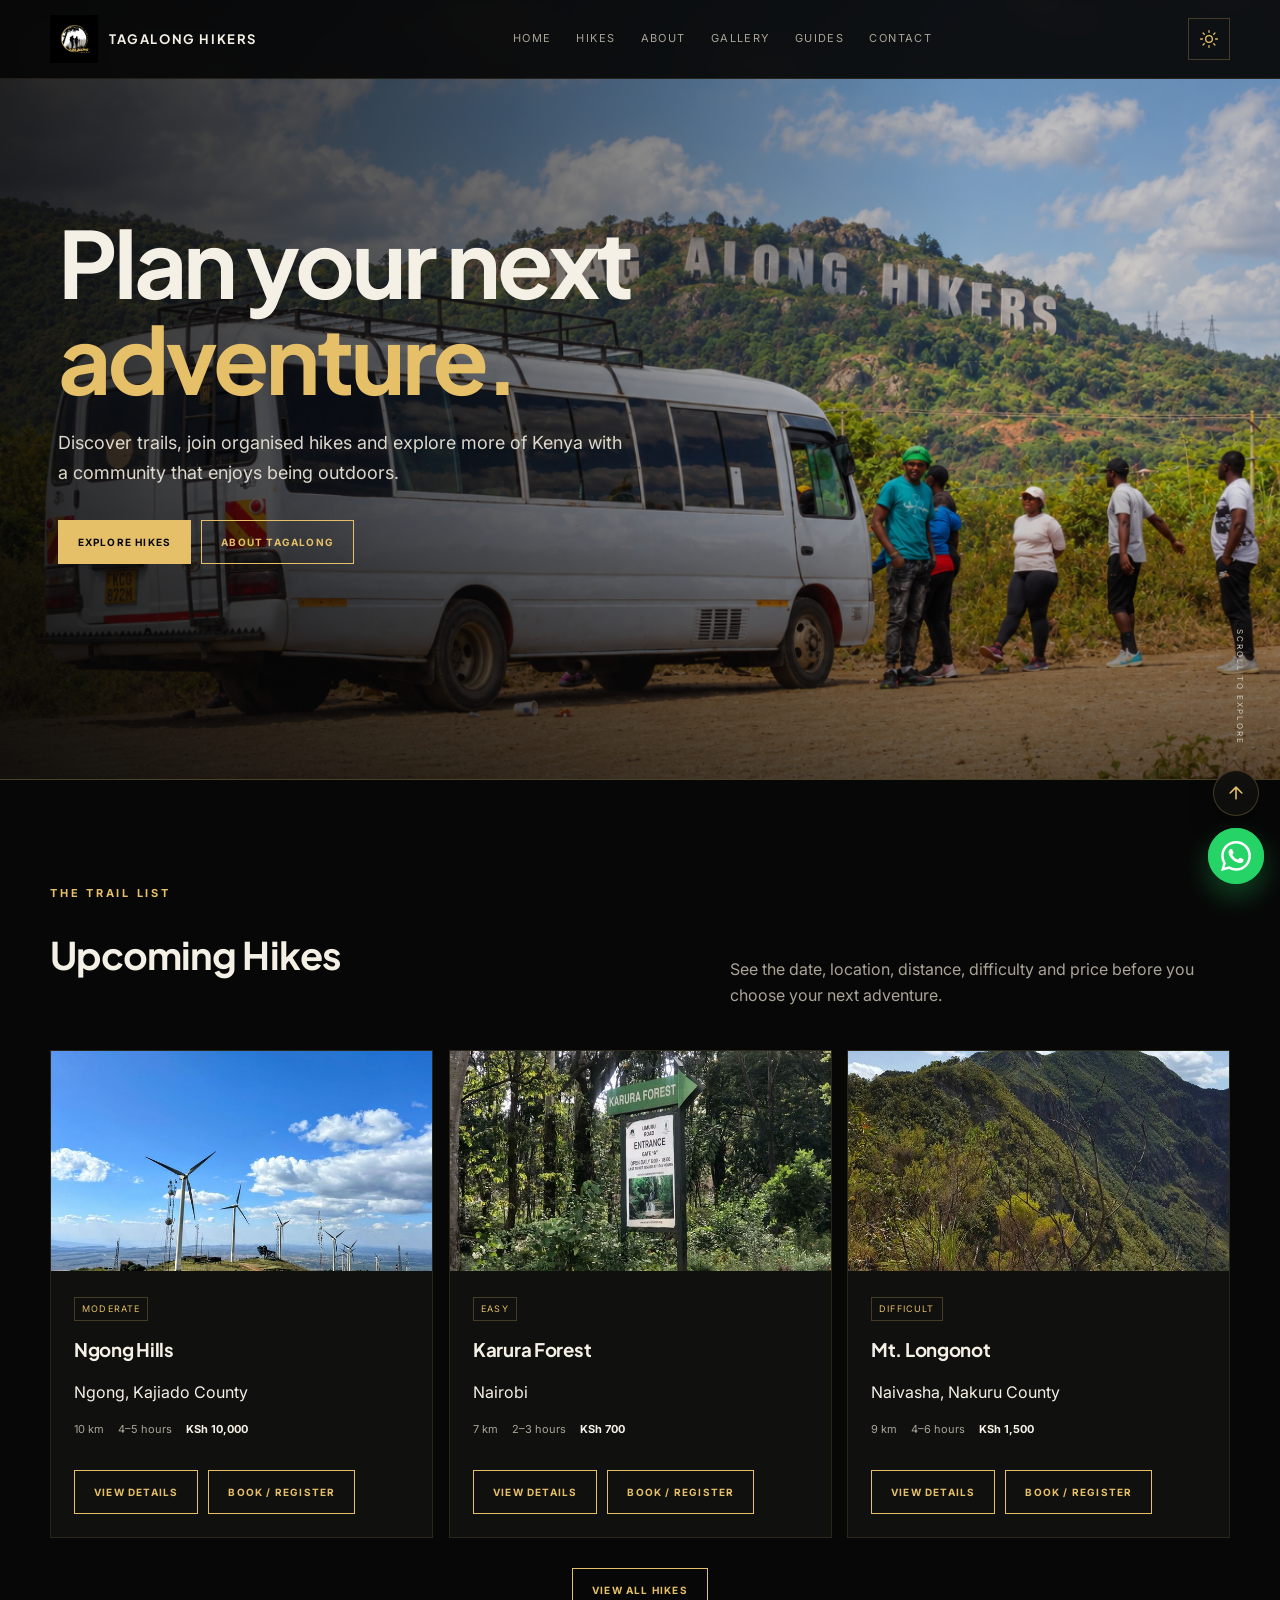
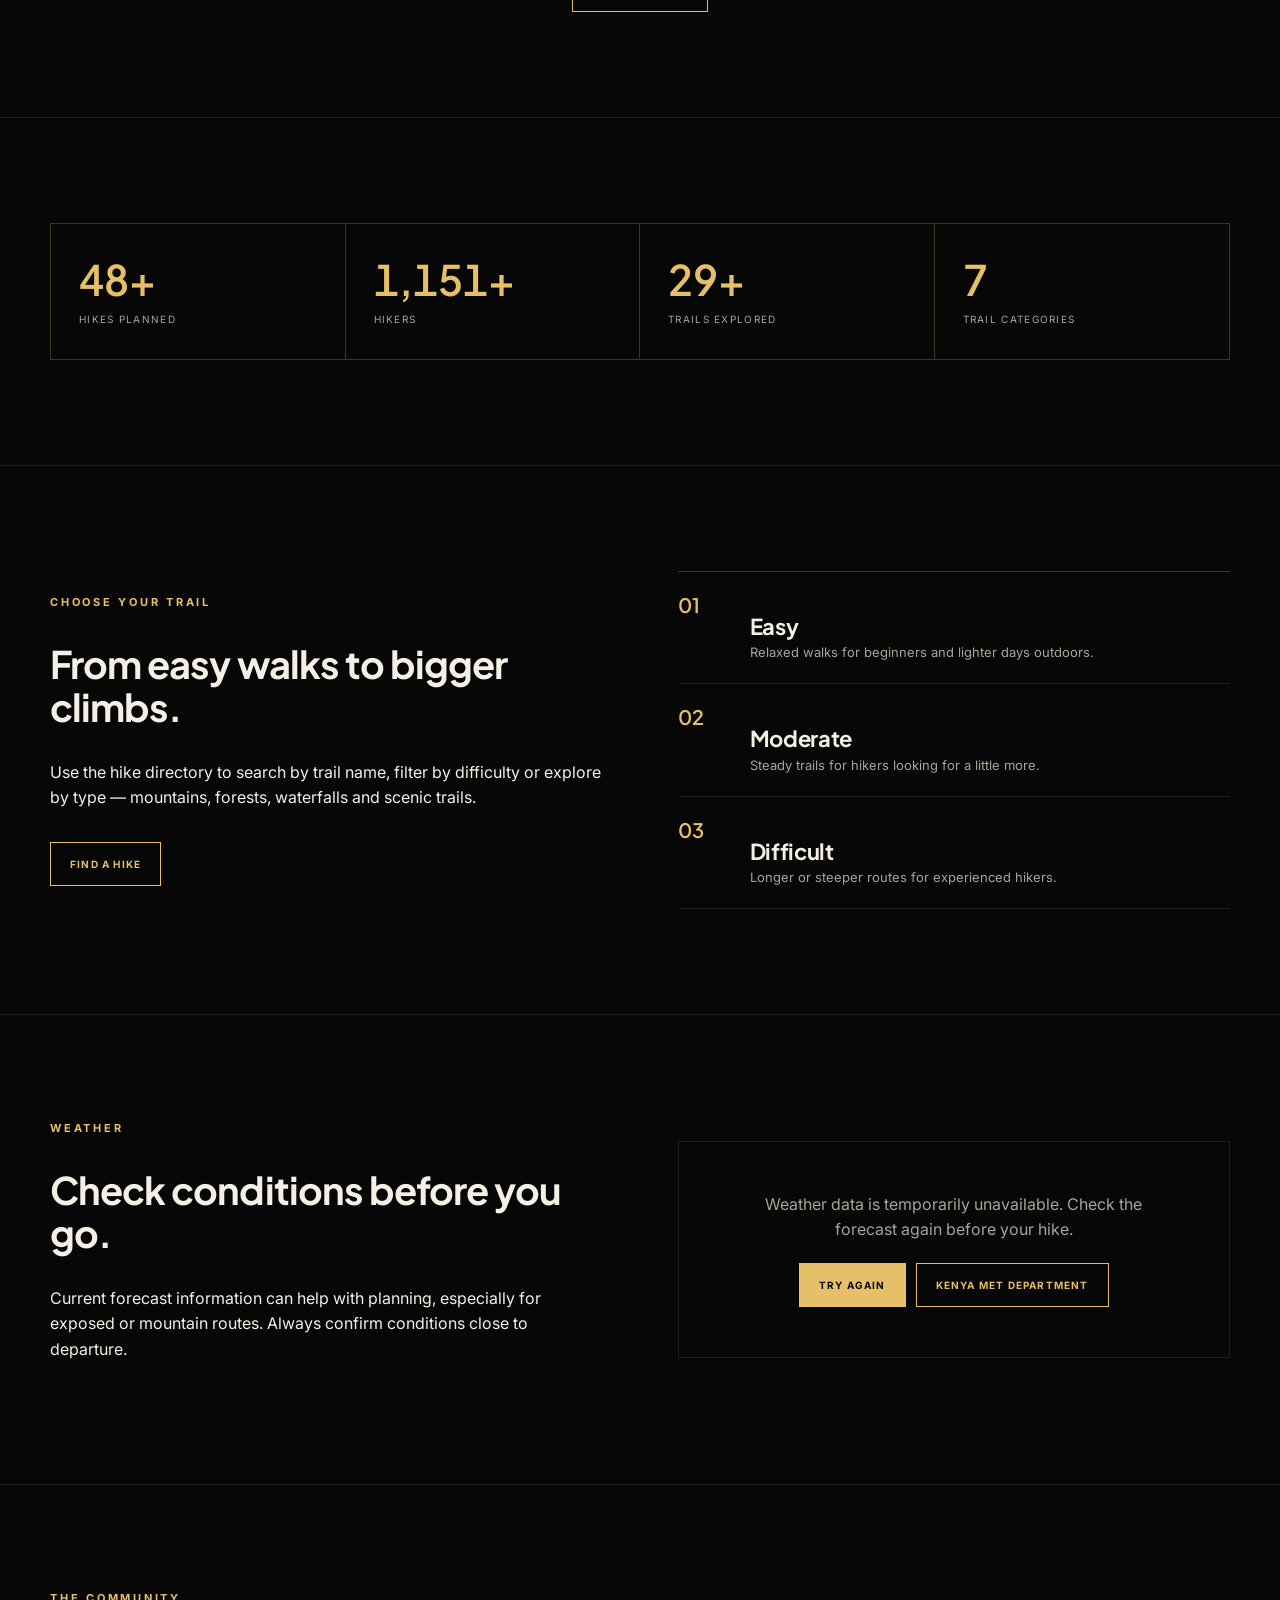
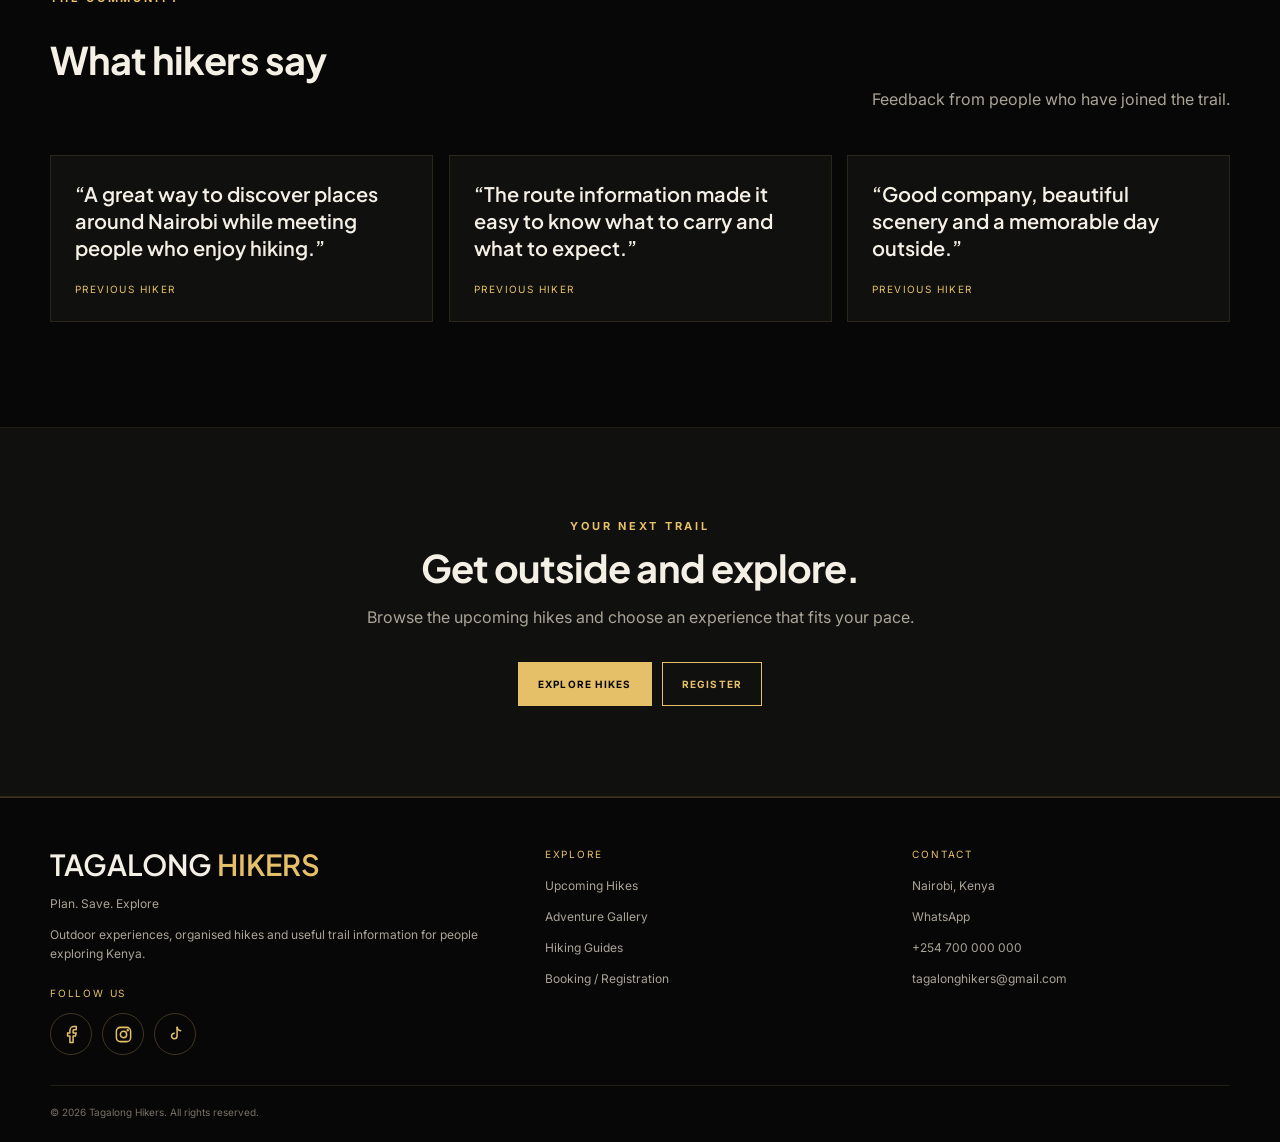
==== commit afee9e38: "favicon" ====
--- a/index.html
+++ b/index.html
@@ -10,6 +10,11 @@
     <meta name="theme-color" content="#070707" />
     <title>Home | Tagalong Hikers</title>
     <link rel="stylesheet" href="assets/styles.css" />
+    <link rel="apple-touch-icon" sizes="180x180" href="images/favicon_io/apple-touch-icon.png" />
+    <link rel="icon" type="image/png" sizes="32x32" href="images/favicon_io/favicon-32x32.png" />
+    <link rel="icon" type="image/png" sizes="16x16" href="images/favicon_io/favicon-16x16.png" />
+    <link rel="icon" href="images/favicon_io/favicon.ico" />
+    <link rel="manifest" href="images/favicon_io/site.webmanifest" />
   </head>
   <body>
     <header class="site-header">
